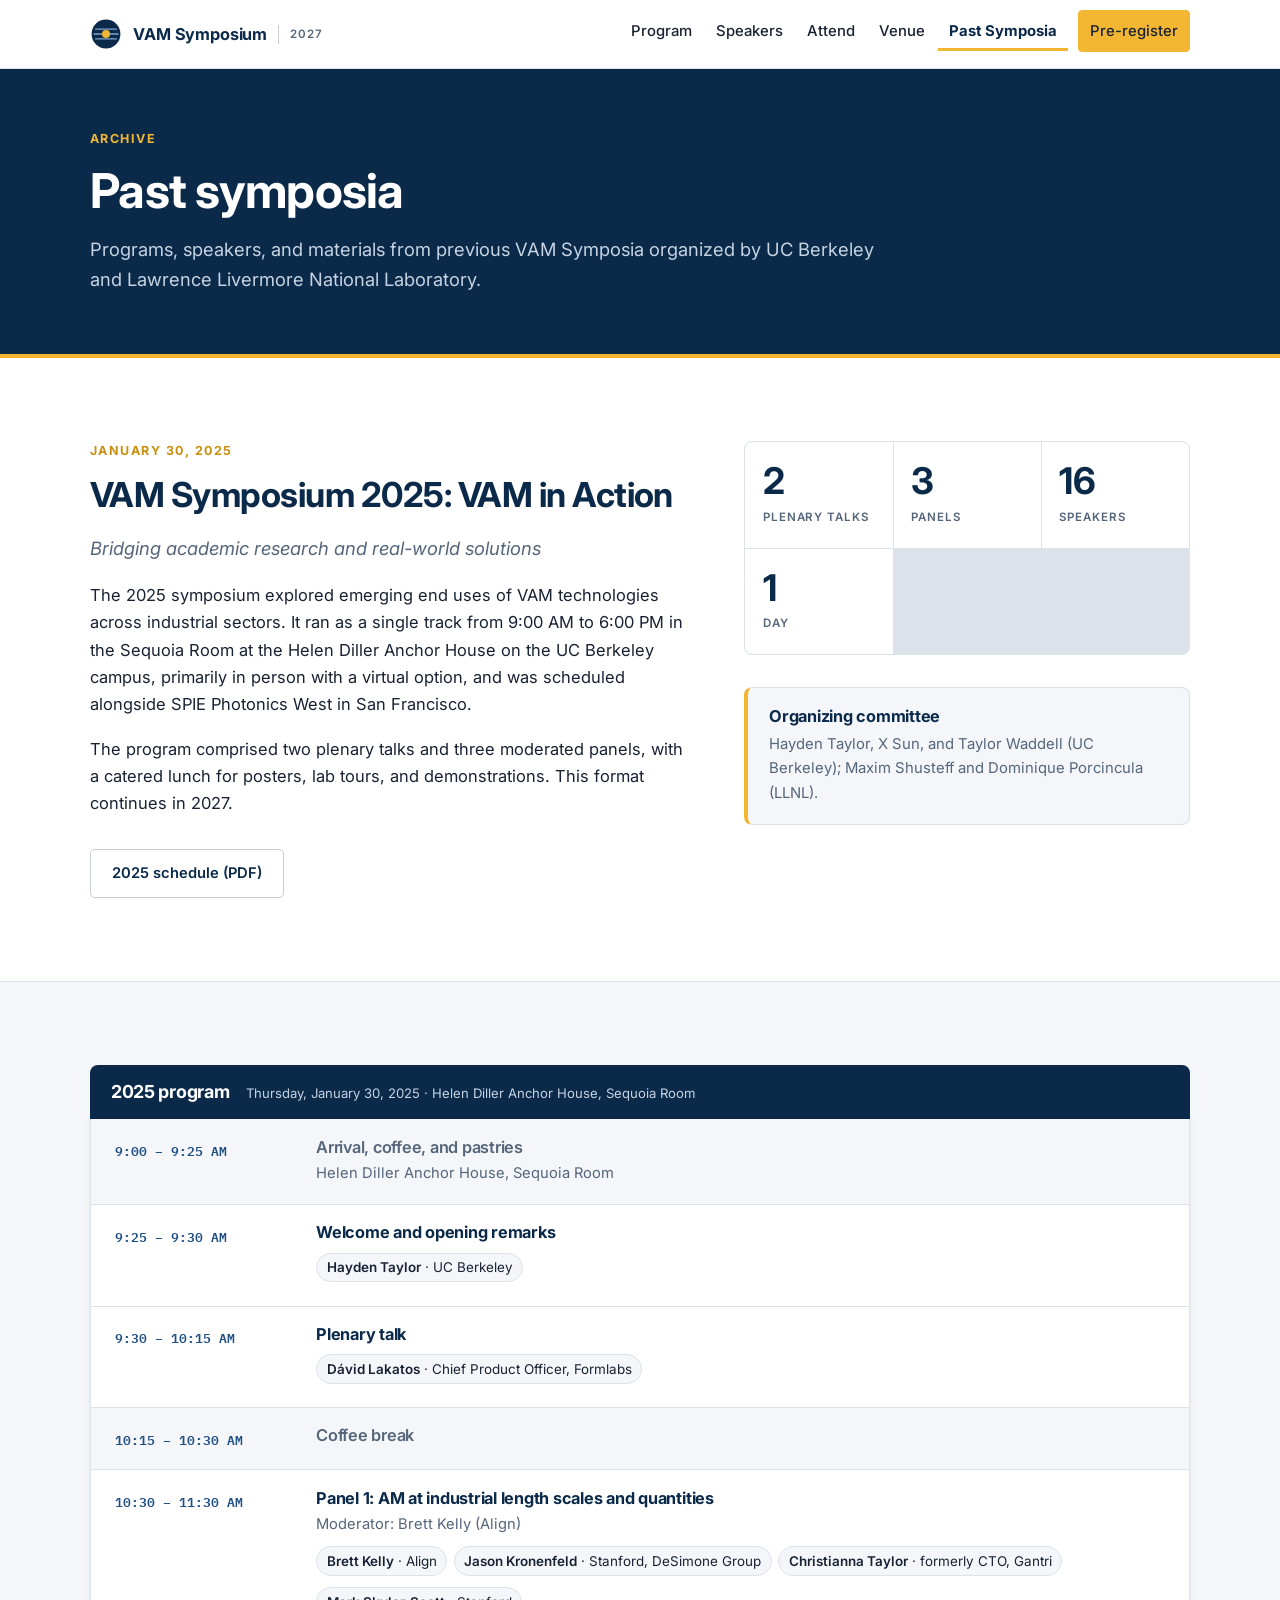
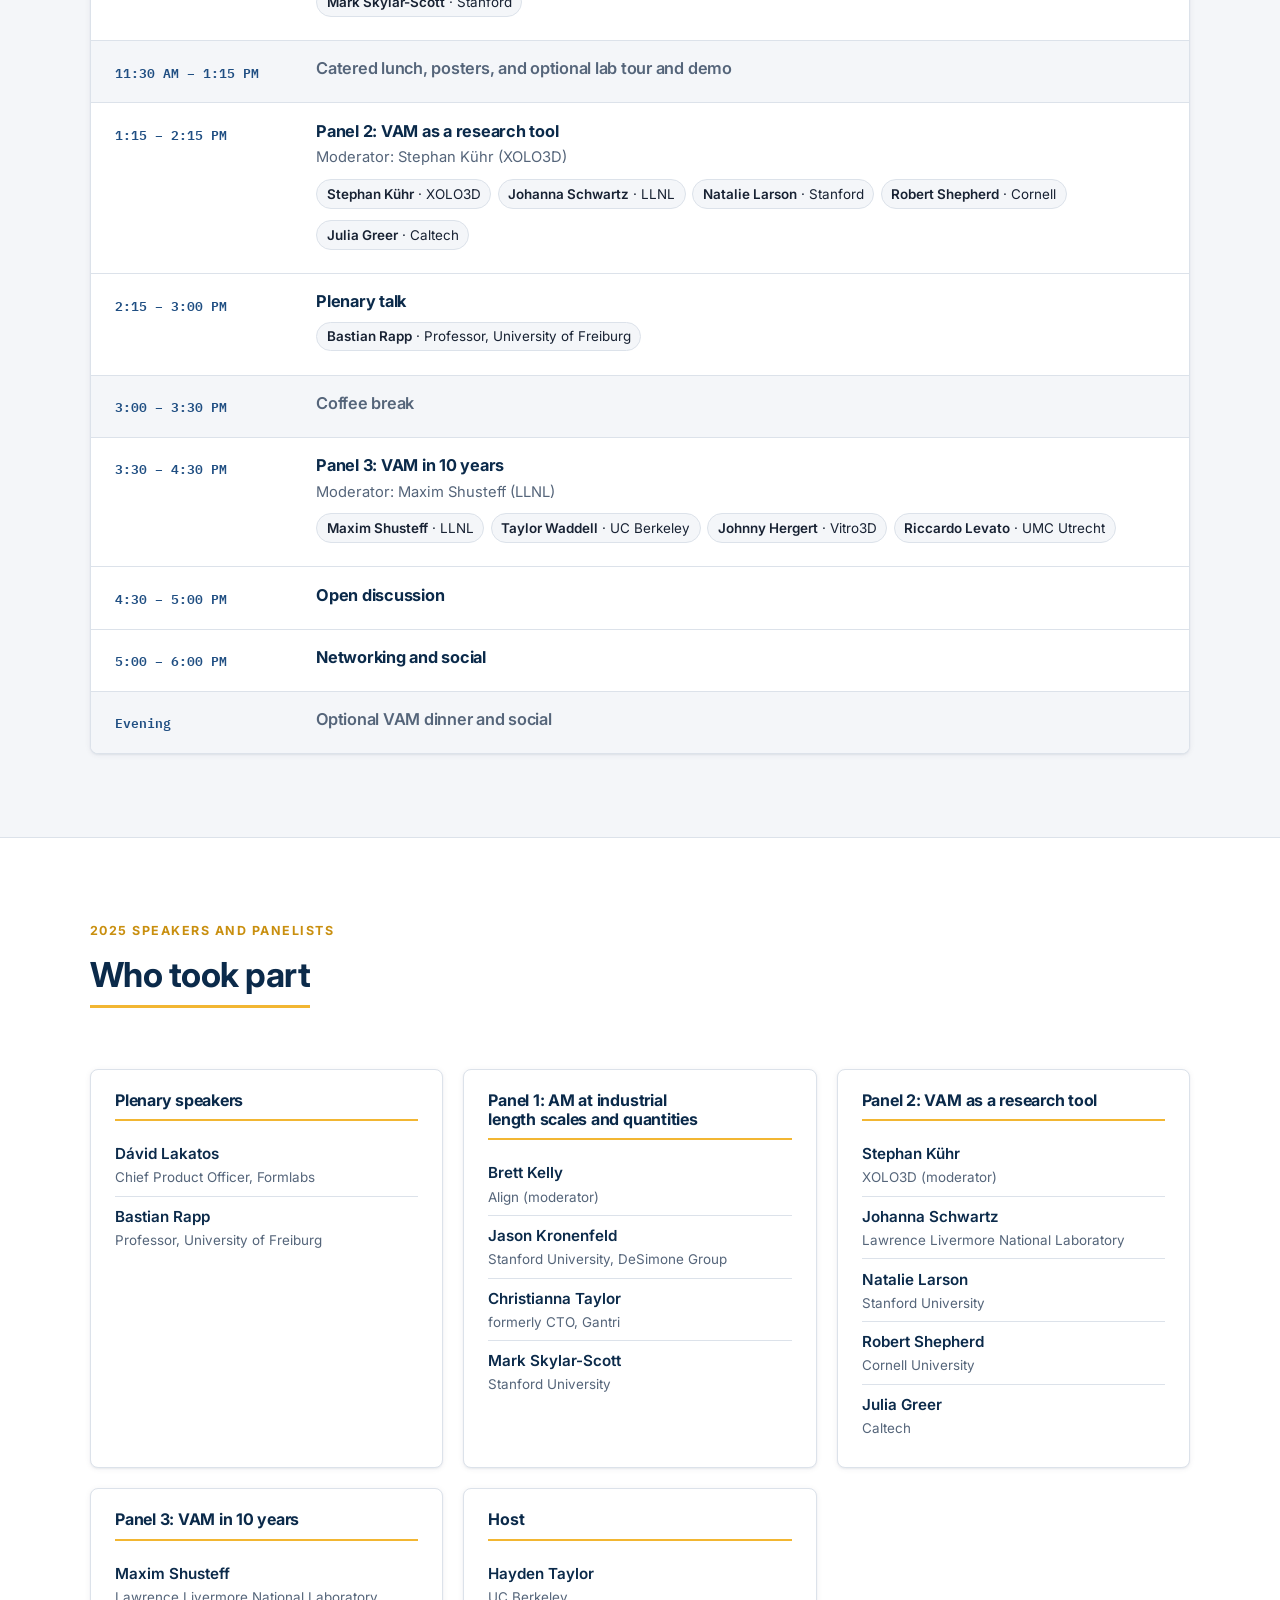
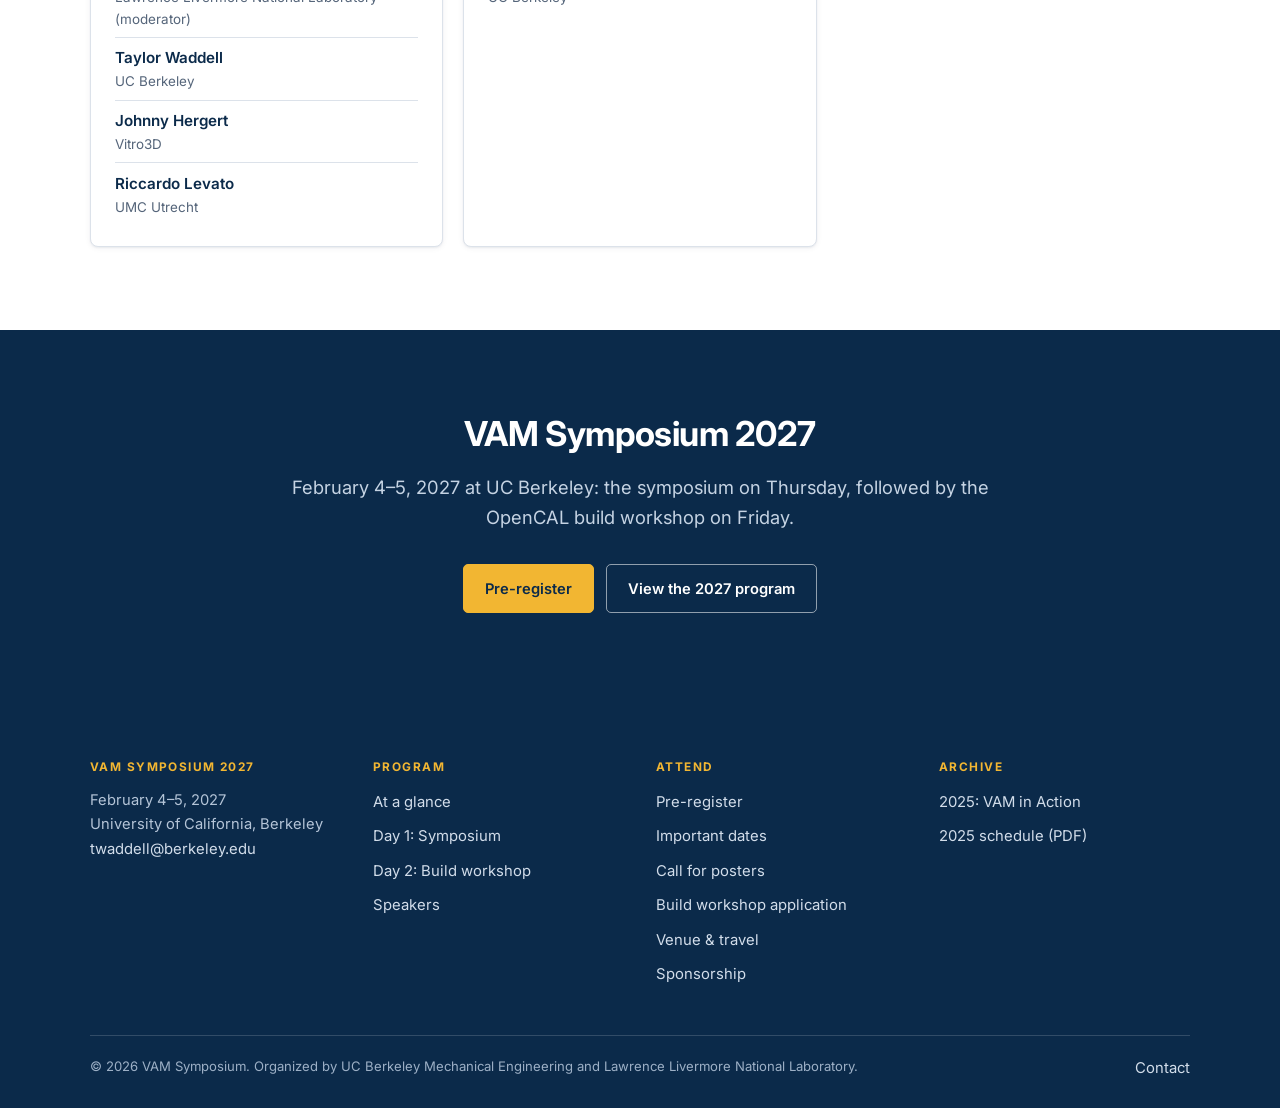
==== archive.html @ ce834103 "Regenerate pages: 2025 roster, venue photos Co-Authored-By: Claude Opus 5 <noreply@anthropic.com>" ====
<!DOCTYPE html>
<html lang="en">
<head>
<meta charset="utf-8">
<meta name="viewport" content="width=device-width, initial-scale=1">
<title>Past Symposia | VAM Symposium</title>
<meta name="description" content="Archive of the VAM Symposium at UC Berkeley, including the full 2025 program and speaker lineup: VAM in Action - bridging academic research and real-world solutions.">
<meta property="og:title" content="Past Symposia | VAM Symposium">
<meta property="og:description" content="Archive of the VAM Symposium at UC Berkeley, including the full 2025 program and speaker lineup: VAM in Action - bridging academic research and real-world solutions.">
<meta property="og:type" content="website">
<link rel="preconnect" href="https://fonts.googleapis.com">
<link rel="preconnect" href="https://fonts.gstatic.com" crossorigin>
<link href="https://fonts.googleapis.com/css2?family=Inter:wght@400;500;600;700&family=IBM+Plex+Mono:wght@500;600&display=swap" rel="stylesheet">
<link rel="stylesheet" href="assets/css/site.css">
<link rel="icon" href="assets/img/favicon.svg" type="image/svg+xml">
</head>
<body>
<a class="skip-link" href="#main">Skip to content</a>

<header class="site-header">
  <div class="wrap nav">
    <a class="brand" href="index.html">
      <svg class="brand__mark" viewBox="0 0 40 40" fill="none" aria-hidden="true">
        <circle cx="20" cy="20" r="18" fill="#0B2A4A"/>
        <path d="M7 14h26M5 20h30M7 26h26" stroke="#8FB3D9" stroke-width="1.6" stroke-linecap="round" opacity=".9"/>
        <circle cx="20" cy="20" r="5" fill="#F2B632"/>
      </svg>
      <span>VAM Symposium</span>
      <span class="brand__sub">2027</span>
    </a>
    <button class="nav__toggle" type="button" aria-controls="nav-links" aria-expanded="false">Menu</button>
    <ul class="nav__links" id="nav-links">
      <li><a href="program.html">Program</a></li>
      <li><a href="program.html#speakers">Speakers</a></li>
      <li><a href="attend.html">Attend</a></li>
      <li><a href="attend.html#venue">Venue</a></li>
      <li><a href="archive.html" aria-current="page">Past Symposia</a></li>
      <li><a class="btn btn--primary btn--sm" href="attend.html#register">Pre-register</a></li>
    </ul>
  </div>
</header>

<main id="main">

<section class="pagehead">
  <div class="wrap">
    <p class="eyebrow">Archive</p>
    <h1>Past symposia</h1>
    <p class="lede">Programs, speakers, and materials from previous VAM Symposia organized by UC Berkeley and Lawrence Livermore National Laboratory.</p>
  </div>
</section>

<section class="section" id="y2025">
  <div class="wrap">
    <div class="split">
      <div>
        <p class="eyebrow">January 30, 2025</p>
        <h2>VAM Symposium 2025: VAM in Action</h2>
        <p class="lede"><em>Bridging academic research and real-world solutions</em></p>
        <p>The 2025 symposium explored emerging end uses of VAM technologies across industrial sectors. It ran as a single track from 9:00 AM to 6:00 PM in the Sequoia Room at the Helen Diller Anchor House on the UC Berkeley campus, primarily in person with a virtual option, and was scheduled alongside SPIE Photonics West in San Francisco.</p>
        <p>The program comprised two plenary talks and three moderated panels, with a catered lunch for posters, lab tours, and demonstrations. This format continues in 2027.</p>
        <div class="btn-row mt-2">
          <a class="btn btn--ghost" href="assets/docs/vam-symposium-2025-schedule.pdf">2025 schedule (PDF)</a>
        </div>
      </div>
      <aside>
        <div class="stats">
          <div class="stat"><div class="stat__num">2</div><div class="stat__label">Plenary talks</div></div>
          <div class="stat"><div class="stat__num">3</div><div class="stat__label">Panels</div></div>
          <div class="stat"><div class="stat__num">16</div><div class="stat__label">Speakers</div></div>
          <div class="stat"><div class="stat__num">1</div><div class="stat__label">Day</div></div>
        </div>
        <div class="callout mt-2">
          <h3>Organizing committee</h3>
          <p>Hayden Taylor, X Sun, and Taylor Waddell (UC Berkeley); Maxim Shusteff and Dominique Porcincula (LLNL).</p>
        </div>
      </aside>
    </div>
  </div>
</section>

<section class="section section--alt" id="program-2025">
  <div class="wrap">
    <div class="daybar">
      <h3>2025 program</h3>
      <span>Thursday, January 30, 2025 &middot; Helen Diller Anchor House, Sequoia Room</span>
    </div>
    <div class="sched">

      <div class="sched__row sched__row--break">
        <div class="sched__time">9:00 &ndash; 9:25 AM</div>
        <div>
          <h4 class="sched__title">Arrival, coffee, and pastries</h4>
          <p class="sched__meta">Helen Diller Anchor House, Sequoia Room</p>
        </div>
      </div>

      <div class="sched__row">
        <div class="sched__time">9:25 &ndash; 9:30 AM</div>
        <div>
          <h4 class="sched__title">Welcome and opening remarks</h4>
          <ul class="sched__people">
            <li><b>Hayden Taylor</b> &middot; UC Berkeley</li>
          </ul>
        </div>
      </div>

      <div class="sched__row">
        <div class="sched__time">9:30 &ndash; 10:15 AM</div>
        <div>
          <h4 class="sched__title">Plenary talk</h4>
          <ul class="sched__people">
            <li><b>D&aacute;vid Lakatos</b> &middot; Chief Product Officer, Formlabs</li>
          </ul>
        </div>
      </div>

      <div class="sched__row sched__row--break">
        <div class="sched__time">10:15 &ndash; 10:30 AM</div>
        <div>
          <h4 class="sched__title">Coffee break</h4>
        </div>
      </div>

      <div class="sched__row">
        <div class="sched__time">10:30 &ndash; 11:30 AM</div>
        <div>
          <h4 class="sched__title">Panel 1: AM at industrial length scales and quantities</h4>
          <p class="sched__meta">Moderator: Brett Kelly (Align)</p>
          <ul class="sched__people">
            <li><b>Brett Kelly</b> &middot; Align</li>
            <li><b>Jason Kronenfeld</b> &middot; Stanford, DeSimone Group</li>
            <li><b>Christianna Taylor</b> &middot; formerly CTO, Gantri</li>
            <li><b>Mark Skylar-Scott</b> &middot; Stanford</li>
          </ul>
        </div>
      </div>

      <div class="sched__row sched__row--break">
        <div class="sched__time">11:30 AM &ndash; 1:15 PM</div>
        <div>
          <h4 class="sched__title">Catered lunch, posters, and optional lab tour and demo</h4>
        </div>
      </div>

      <div class="sched__row">
        <div class="sched__time">1:15 &ndash; 2:15 PM</div>
        <div>
          <h4 class="sched__title">Panel 2: VAM as a research tool</h4>
          <p class="sched__meta">Moderator: Stephan K&uuml;hr (XOLO3D)</p>
          <ul class="sched__people">
            <li><b>Stephan K&uuml;hr</b> &middot; XOLO3D</li>
            <li><b>Johanna Schwartz</b> &middot; LLNL</li>
            <li><b>Natalie Larson</b> &middot; Stanford</li>
            <li><b>Robert Shepherd</b> &middot; Cornell</li>
            <li><b>Julia Greer</b> &middot; Caltech</li>
          </ul>
        </div>
      </div>

      <div class="sched__row">
        <div class="sched__time">2:15 &ndash; 3:00 PM</div>
        <div>
          <h4 class="sched__title">Plenary talk</h4>
          <ul class="sched__people">
            <li><b>Bastian Rapp</b> &middot; Professor, University of Freiburg</li>
          </ul>
        </div>
      </div>

      <div class="sched__row sched__row--break">
        <div class="sched__time">3:00 &ndash; 3:30 PM</div>
        <div>
          <h4 class="sched__title">Coffee break</h4>
        </div>
      </div>

      <div class="sched__row">
        <div class="sched__time">3:30 &ndash; 4:30 PM</div>
        <div>
          <h4 class="sched__title">Panel 3: VAM in 10 years</h4>
          <p class="sched__meta">Moderator: Maxim Shusteff (LLNL)</p>
          <ul class="sched__people">
            <li><b>Maxim Shusteff</b> &middot; LLNL</li>
            <li><b>Taylor Waddell</b> &middot; UC Berkeley</li>
            <li><b>Johnny Hergert</b> &middot; Vitro3D</li>
            <li><b>Riccardo Levato</b> &middot; UMC Utrecht</li>
          </ul>
        </div>
      </div>

      <div class="sched__row">
        <div class="sched__time">4:30 &ndash; 5:00 PM</div>
        <div>
          <h4 class="sched__title">Open discussion</h4>
        </div>
      </div>

      <div class="sched__row">
        <div class="sched__time">5:00 &ndash; 6:00 PM</div>
        <div>
          <h4 class="sched__title">Networking and social</h4>
        </div>
      </div>

      <div class="sched__row sched__row--break">
        <div class="sched__time">Evening</div>
        <div>
          <h4 class="sched__title">Optional VAM dinner and social</h4>
        </div>
      </div>

    </div>
  </div>
</section>

<section class="section" id="speakers-2025">
  <div class="wrap">
    <div class="section-head">
      <p class="eyebrow">2025 speakers and panelists</p>
      <h2>Who took part</h2>
    </div>
    <div class="committee">
      <div class="committee__group">
        <h3>Plenary speakers</h3>
        <ul>
          <li><b>D&aacute;vid Lakatos</b><span>Chief Product Officer, Formlabs</span></li>
          <li><b>Bastian Rapp</b><span>Professor, University of Freiburg</span></li>
        </ul>
      </div>
      <div class="committee__group">
        <h3>Panel 1: AM at industrial length scales and quantities</h3>
        <ul>
          <li><b>Brett Kelly</b><span>Align (moderator)</span></li>
          <li><b>Jason Kronenfeld</b><span>Stanford University, DeSimone Group</span></li>
          <li><b>Christianna Taylor</b><span>formerly CTO, Gantri</span></li>
          <li><b>Mark Skylar-Scott</b><span>Stanford University</span></li>
        </ul>
      </div>
      <div class="committee__group">
        <h3>Panel 2: VAM as a research tool</h3>
        <ul>
          <li><b>Stephan K&uuml;hr</b><span>XOLO3D (moderator)</span></li>
          <li><b>Johanna Schwartz</b><span>Lawrence Livermore National Laboratory</span></li>
          <li><b>Natalie Larson</b><span>Stanford University</span></li>
          <li><b>Robert Shepherd</b><span>Cornell University</span></li>
          <li><b>Julia Greer</b><span>Caltech</span></li>
        </ul>
      </div>
      <div class="committee__group">
        <h3>Panel 3: VAM in 10 years</h3>
        <ul>
          <li><b>Maxim Shusteff</b><span>Lawrence Livermore National Laboratory (moderator)</span></li>
          <li><b>Taylor Waddell</b><span>UC Berkeley</span></li>
          <li><b>Johnny Hergert</b><span>Vitro3D</span></li>
          <li><b>Riccardo Levato</b><span>UMC Utrecht</span></li>
        </ul>
      </div>
      <div class="committee__group">
        <h3>Host</h3>
        <ul>
          <li><b>Hayden Taylor</b><span>UC Berkeley</span></li>
        </ul>
      </div>
    </div>
  </div>
</section>

<section class="section section--deep center">
  <div class="wrap wrap--narrow">
    <h2>VAM Symposium 2027</h2>
    <p class="lede">February 4&ndash;5, 2027 at UC Berkeley: the symposium on Thursday, followed by the OpenCAL build workshop on Friday.</p>
    <div class="btn-row mt-2">
      <a class="btn btn--primary" href="attend.html#register">Pre-register</a>
      <a class="btn btn--ghost" href="program.html">View the 2027 program</a>
    </div>
  </div>
</section>

</main>

<footer class="site-footer">
  <div class="wrap">
    <div class="footer-grid">
      <div>
        <h4>VAM Symposium 2027</h4>
        <p>February 4&ndash;5, 2027<br>University of California, Berkeley<br><a href="mailto:twaddell@berkeley.edu">twaddell@berkeley.edu</a></p>
      </div>
      <div>
        <h4>Program</h4>
        <ul>
          <li><a href="program.html#glance">At a glance</a></li>
          <li><a href="program.html#day1">Day 1: Symposium</a></li>
          <li><a href="program.html#day2">Day 2: Build workshop</a></li>
          <li><a href="program.html#speakers">Speakers</a></li>
        </ul>
      </div>
      <div>
        <h4>Attend</h4>
        <ul>
          <li><a href="attend.html#register">Pre-register</a></li>
          <li><a href="attend.html#dates">Important dates</a></li>
          <li><a href="attend.html#posters">Call for posters</a></li>
          <li><a href="attend.html#workshop">Build workshop application</a></li>
          <li><a href="attend.html#venue">Venue &amp; travel</a></li>
          <li><a href="attend.html#sponsor">Sponsorship</a></li>
        </ul>
      </div>
      <div>
        <h4>Archive</h4>
        <ul>
          <li><a href="archive.html">2025: VAM in Action</a></li>
          <li><a href="assets/docs/vam-symposium-2025-schedule.pdf">2025 schedule (PDF)</a></li>
        </ul>
      </div>
    </div>
    <div class="footer-bottom">
      <span>&copy; 2026 VAM Symposium. Organized by UC Berkeley Mechanical Engineering and Lawrence Livermore National Laboratory.</span>
      <span><a href="mailto:twaddell@berkeley.edu">Contact</a></span>
    </div>
  </div>
</footer>

<script src="assets/js/site.js" defer></script>
</body>
</html>
---- assets/css/site.css ----
/* ==========================================================================
   VAM Symposium - design system (v3, professional conference layout)

   White ground, institutional navy with a restrained gold accent, real
   photography, thin rules and soft depth. Modeled on the conventions of
   established conference sites rather than a marketing landing page.
   ========================================================================== */

:root {
  --navy:       #0B2A4A;
  --navy-2:     #163D68;
  --navy-3:     #1F4E82;
  --gold:       #F2B632;
  --gold-2:     #C98F0F;
  --teal:       #1B8FA8;

  --bg:         #FFFFFF;
  --bg-alt:     #F4F6F9;
  --bg-deep:    var(--navy);
  --surface:    #FFFFFF;
  --line:       #DCE2EA;
  --line-2:     #C4CDD8;

  --text:       #182233;
  --muted:      #55657A;
  --faint:      #7A889A;

  --font: "Inter", -apple-system, BlinkMacSystemFont, "Segoe UI", Roboto, "Helvetica Neue", Arial, sans-serif;
  --font-mono: "IBM Plex Mono", ui-monospace, SFMono-Regular, Menlo, monospace;

  --maxw: 1180px;
  --maxw-narrow: 800px;
  --pad: clamp(1.25rem, 4vw, 2.5rem);
  --section-y: clamp(3rem, 6.5vw, 5.25rem);
  --radius: 8px;
  --radius-sm: 5px;

  --shadow-sm: 0 1px 2px rgba(11, 42, 74, .06), 0 1px 6px rgba(11, 42, 74, .06);
  --shadow-md: 0 4px 14px rgba(11, 42, 74, .10);
}

/* --------------------------------------------------------------- base --- */

*, *::before, *::after { box-sizing: border-box; }
html { -webkit-text-size-adjust: 100%; scroll-behavior: smooth; }
@media (prefers-reduced-motion: reduce) { html { scroll-behavior: auto; } }

body {
  margin: 0; background: var(--bg); color: var(--text);
  font-family: var(--font); font-size: 16.5px; line-height: 1.65;
  -webkit-font-smoothing: antialiased; overflow-x: hidden;
}

h1, h2, h3, h4 { font-weight: 700; line-height: 1.2; letter-spacing: -0.015em; margin: 0 0 .5em; color: var(--navy); text-wrap: balance; }
h1 { font-size: clamp(2rem, 4.6vw, 3rem); }
h2 { font-size: clamp(1.6rem, 3vw, 2.15rem); }
h3 { font-size: clamp(1.08rem, 1.7vw, 1.25rem); }
p  { margin: 0 0 1.05em; }
p:last-child { margin-bottom: 0; }

a { color: var(--navy-3); text-decoration-thickness: 1px; text-underline-offset: 3px; }
a:hover { color: var(--gold-2); }
img { max-width: 100%; height: auto; display: block; }
::selection { background: var(--gold); color: var(--navy); }
:focus-visible { outline: 3px solid var(--gold); outline-offset: 2px; border-radius: 3px; }

.skip-link { position: absolute; left: -9999px; top: 0; z-index: 999; background: var(--navy); color: #fff; padding: .7rem 1.2rem; font-weight: 600; }
.skip-link:focus { left: 0; }

/* ------------------------------------------------------------- layout --- */

.wrap { width: 100%; max-width: var(--maxw); margin-inline: auto; padding-inline: var(--pad); }
.wrap--narrow { max-width: var(--maxw-narrow); }

.section { padding-block: var(--section-y); }
.section--alt  { background: var(--bg-alt); border-top: 1px solid var(--line); border-bottom: 1px solid var(--line); }
.section--deep { background: var(--bg-deep); color: #E6EDF5; }
.section--deep h2, .section--deep h3 { color: #fff; }
.section--deep p, .section--deep .lede { color: #C5D3E3; }
.section--deep a:not(.btn) { color: var(--gold); }
.section--deep a:not(.btn):hover { color: #fff; }
.section--alt + .section--alt { border-top: 0; }

.eyebrow {
  font-family: var(--font); font-size: .78rem; letter-spacing: .12em; text-transform: uppercase;
  color: var(--gold-2); margin: 0 0 .75rem; font-weight: 700;
}
.section--deep .eyebrow { color: var(--gold); }

.lede { font-size: clamp(1.02rem, 1.5vw, 1.15rem); color: var(--muted); max-width: 66ch; }
.section-head { max-width: 70ch; margin-bottom: clamp(1.75rem, 3.5vw, 2.75rem); }
.section-head h2 { padding-bottom: .6rem; border-bottom: 3px solid var(--gold); display: inline-block; }

.grid { display: grid; gap: clamp(1rem, 2vw, 1.5rem); }
.grid--2 { grid-template-columns: repeat(auto-fit, minmax(290px, 1fr)); }
.grid--3 { grid-template-columns: repeat(auto-fit, minmax(262px, 1fr)); }
.grid--4 { grid-template-columns: repeat(auto-fit, minmax(190px, 1fr)); }

/* --------------------------------------------------------------- nav --- */

.site-header { position: sticky; top: 0; z-index: 100; background: #fff; border-bottom: 1px solid var(--line); box-shadow: 0 1px 0 rgba(11,42,74,.03); }
.nav { display: flex; align-items: center; gap: 1.25rem; min-height: 68px; }
.brand { display: flex; align-items: center; gap: .7rem; font-weight: 700; font-size: 1.02rem; letter-spacing: -.01em; color: var(--navy); text-decoration: none; margin-right: auto; white-space: nowrap; }
.brand:hover { color: var(--navy); }
.brand__mark { width: 32px; height: 32px; flex: none; }
.brand__sub { font-size: .72rem; font-weight: 600; letter-spacing: .08em; text-transform: uppercase; color: var(--muted); border-left: 1px solid var(--line-2); padding-left: .7rem; }
@media (max-width: 640px) { .brand__sub { display: none; } }

.nav__links { display: flex; align-items: center; gap: .1rem; list-style: none; margin: 0; padding: 0; }
.nav__links a { display: block; padding: .5rem .7rem; border-radius: 4px; font-size: .93rem; font-weight: 500; color: var(--text); text-decoration: none; }
.nav__links a:hover { color: var(--navy); background: var(--bg-alt); }
.nav__links a[aria-current="page"] { color: var(--navy); font-weight: 700; box-shadow: inset 0 -3px 0 var(--gold); border-radius: 0; }
.nav__links .btn { margin-left: .5rem; }

.nav__toggle { display: none; background: #fff; border: 1px solid var(--line-2); border-radius: 5px; padding: .45rem .8rem; cursor: pointer; color: var(--navy); font-size: .88rem; font-weight: 600; font-family: var(--font); }
@media (max-width: 940px) {
  .nav__toggle { display: block; }
  .nav__links { position: absolute; inset: 68px 0 auto 0; flex-direction: column; align-items: stretch; gap: 0; background: #fff; border-bottom: 1px solid var(--line); padding: .4rem var(--pad) 1rem; box-shadow: var(--shadow-md); }
  .nav__links[hidden] { display: none; }
  .nav__links a { padding: .8rem .2rem; border-radius: 0; }
  .nav__links a[aria-current="page"] { box-shadow: none; border-left: 3px solid var(--gold); padding-left: .6rem; }
  .nav__links li + li { border-top: 1px solid var(--line); }
  .nav__links .btn { margin: .9rem 0 0; justify-content: center; }
}

/* ------------------------------------------------------------ buttons --- */

.btn {
  display: inline-flex; align-items: center; gap: .45rem; padding: .7rem 1.3rem; border-radius: var(--radius-sm);
  font-family: var(--font); font-size: .92rem; font-weight: 600; text-decoration: none; cursor: pointer;
  border: 1px solid var(--navy); background: var(--navy); color: #fff; transition: background .15s ease, color .15s ease, border-color .15s ease;
}
.btn:hover { background: var(--navy-2); border-color: var(--navy-2); color: #fff; }
.btn--primary { background: var(--gold); border-color: var(--gold); color: var(--navy); }
.btn--primary:hover { background: #F7C24F; border-color: #F7C24F; color: var(--navy); }
.btn--ghost { background: transparent; color: var(--navy); border-color: var(--line-2); }
.btn--ghost:hover { background: var(--bg-alt); color: var(--navy); border-color: var(--navy); }
.section--deep .btn--ghost, .hero .btn--ghost { color: #fff; border-color: rgba(255,255,255,.55); }
.section--deep .btn--ghost:hover, .hero .btn--ghost:hover { background: rgba(255,255,255,.12); border-color: #fff; color: #fff; }
.btn--sm { padding: .48rem 1rem; font-size: .85rem; }
.btn-row { display: flex; flex-wrap: wrap; gap: .75rem; }

/* --------------------------------------------------------------- hero --- */

.hero { position: relative; isolation: isolate; color: #fff; background: var(--navy); min-height: clamp(440px, 58vh, 620px); display: flex; align-items: flex-end; overflow: hidden; }
.hero__bg { position: absolute; inset: 0; width: 100%; height: 100%; object-fit: cover; object-position: center 55%; z-index: -2; }
.hero__overlay { position: absolute; inset: 0; z-index: -1;
  background: linear-gradient(180deg, rgba(11,42,74,.35) 0%, rgba(11,42,74,.55) 45%, rgba(11,42,74,.92) 100%); }
.hero__inner { padding-block: clamp(2.5rem, 6vw, 4.5rem) clamp(2rem, 5vw, 3.5rem); max-width: var(--maxw); }
.hero__kicker { font-size: .8rem; letter-spacing: .14em; text-transform: uppercase; font-weight: 700; color: var(--gold); margin: 0 0 .8rem; }
.hero__title { color: #fff; font-size: clamp(2.2rem, 5.6vw, 3.8rem); margin: 0 0 .35em; letter-spacing: -.02em; text-shadow: 0 1px 2px rgba(0,0,0,.25); }
.hero__sub { font-size: clamp(1.05rem, 2vw, 1.35rem); font-weight: 600; color: #fff; margin: 0 0 .6rem; }
.hero__lede { font-size: clamp(1rem, 1.6vw, 1.15rem); color: #D9E3EF; max-width: 58ch; margin: 0 0 1.6rem; }
.hero__meta { display: flex; flex-wrap: wrap; gap: .5rem .75rem; list-style: none; margin: 1.4rem 0 0; padding: 0; }
.hero__meta li { display: inline-flex; align-items: center; gap: .4rem; font-size: .82rem; font-weight: 600; color: #fff; background: rgba(255,255,255,.12); border: 1px solid rgba(255,255,255,.28); border-radius: 999px; padding: .3rem .8rem; }
.hero__meta svg { width: 14px; height: 14px; flex: none; }
.hero__meta .is-live { background: var(--gold); color: var(--navy); border-color: var(--gold); }
.hero__credit { position: absolute; right: .9rem; bottom: .55rem; margin: 0; font-size: .68rem; color: rgba(255,255,255,.62); }

/* ------------------------------------------------------- partner strip -- */

.partners { background: #fff; border-bottom: 1px solid var(--line); padding-block: 1rem; }
.partners__inner { display: flex; flex-wrap: wrap; align-items: center; justify-content: center; gap: .5rem 2.4rem; }
.partners__label { font-size: .72rem; letter-spacing: .12em; text-transform: uppercase; color: var(--faint); font-weight: 700; margin: 0; }
.partners__name { font-weight: 700; font-size: .95rem; color: var(--navy); margin: 0; white-space: nowrap; }
.partners__name small { display: block; font-weight: 400; font-size: .78rem; color: var(--muted); }

/* ------------------------------------------------------ important dates -- */

.dates { display: grid; grid-template-columns: repeat(auto-fit, minmax(200px, 1fr)); gap: 1rem; }
.date { background: var(--surface); border: 1px solid var(--line); border-top: 4px solid var(--navy); border-radius: var(--radius); padding: 1.1rem 1.2rem; box-shadow: var(--shadow-sm); }
.date--coral { border-top-color: var(--gold); }
.date--cyan, .date--dusty, .date--plum { border-top-color: var(--navy-3); }
.date__when { font-weight: 700; font-size: .98rem; color: var(--navy); margin: 0 0 .25rem; }
.date__what { font-size: .92rem; color: var(--muted); margin: 0; }

/* --------------------------------------------------------------- stats -- */

.stats { display: grid; grid-template-columns: repeat(auto-fit, minmax(130px, 1fr)); gap: 1px; background: var(--line); border: 1px solid var(--line); border-radius: var(--radius); overflow: hidden; }
.stat { background: var(--surface); padding: 1.3rem 1.1rem; }
.stat__num { font-size: clamp(1.7rem, 3.4vw, 2.3rem); font-weight: 700; line-height: 1; color: var(--navy); letter-spacing: -.02em; }
.stat__label { font-size: .72rem; letter-spacing: .08em; text-transform: uppercase; color: var(--muted); margin-top: .5rem; font-weight: 600; }

/* --------------------------------------------------------------- cards -- */

.card { background: var(--surface); border: 1px solid var(--line); border-radius: var(--radius); padding: clamp(1.2rem, 2.2vw, 1.6rem); box-shadow: var(--shadow-sm); display: flex; flex-direction: column; }
.card--link { text-decoration: none; color: inherit; transition: box-shadow .15s ease, border-color .15s ease, transform .15s ease; }
.card--link:hover { box-shadow: var(--shadow-md); border-color: var(--line-2); color: inherit; transform: translateY(-2px); }
@media (prefers-reduced-motion: reduce) { .card--link:hover { transform: none; } }
.card h3 { margin-bottom: .45rem; }
.card p { color: var(--muted); font-size: .95rem; }
.card__num { display: inline-block; font-size: .72rem; letter-spacing: .1em; text-transform: uppercase; font-weight: 700; color: var(--gold-2); margin-bottom: .7rem; }
.card__more { margin-top: auto; padding-top: 1rem; font-size: .9rem; font-weight: 600; color: var(--navy-3); display: inline-flex; align-items: center; gap: .3rem; }
.card--muted { background: var(--bg-alt); box-shadow: none; }
.card--c1, .card--c2, .card--c3, .card--c4 { border-top: 4px solid var(--navy); }
.card--c1 { border-top-color: var(--gold); }
.card--c2 { border-top-color: var(--teal); }
.card--c3 { border-top-color: var(--navy-3); }
.card--c4 { border-top-color: var(--navy); }
.card__img { max-width: none; width: calc(100% + 2 * clamp(1.2rem, 2.2vw, 1.6rem)); margin: calc(-1 * clamp(1.2rem, 2.2vw, 1.6rem)) calc(-1 * clamp(1.2rem, 2.2vw, 1.6rem)) 1.1rem; aspect-ratio: 16 / 9; object-fit: cover; border-radius: var(--radius) var(--radius) 0 0; border-bottom: 1px solid var(--line); }

.tag-list { display: flex; flex-wrap: wrap; gap: .35rem; margin-top: 1rem; }
.tag { font-size: .72rem; font-weight: 600; padding: .22rem .6rem; border-radius: 999px; background: var(--bg-alt); border: 1px solid var(--line); color: var(--muted); }

/* ------------------------------------------------------------- gallery -- */

.gallery { display: grid; grid-template-columns: repeat(auto-fit, minmax(240px, 1fr)); gap: 1rem; }
.gallery figure { margin: 0; background: var(--surface); border: 1px solid var(--line); border-radius: var(--radius); overflow: hidden; box-shadow: var(--shadow-sm); }
.gallery img { width: 100%; aspect-ratio: 4 / 3; object-fit: cover; }
.gallery figcaption { padding: .75rem .9rem .85rem; font-size: .84rem; color: var(--muted); line-height: 1.45; }
.gallery figcaption b { display: block; color: var(--text); font-weight: 600; margin-bottom: .15rem; }
.gallery figcaption small { display: block; margin-top: .35rem; font-size: .74rem; color: var(--faint); }

/* ------------------------------------------------------------ schedule -- */

.daybar { display: flex; flex-wrap: wrap; align-items: baseline; gap: .3rem 1rem; padding: .95rem 1.3rem; background: var(--navy); border-radius: var(--radius) var(--radius) 0 0; }
.daybar h3 { margin: 0; color: #fff; font-size: 1.12rem; }
.daybar span { font-size: .82rem; color: #C5D3E3; }
.sched { border: 1px solid var(--line); border-top: 0; border-radius: 0 0 var(--radius) var(--radius); background: var(--surface); box-shadow: var(--shadow-sm); overflow: hidden; }
.sched__row { display: grid; grid-template-columns: 165px 1fr; gap: 0 clamp(1rem, 3vw, 2.25rem); padding: 1.15rem clamp(1rem, 2.2vw, 1.5rem); border-bottom: 1px solid var(--line); align-items: start; }
.sched__row:last-child { border-bottom: 0; }
.sched__row--break { background: var(--bg-alt); }
.sched__row--break .sched__title { color: var(--muted); font-weight: 600; }
.sched__time { font-family: var(--font-mono); font-size: .8rem; font-weight: 600; color: var(--navy-3); padding-top: .2rem; white-space: nowrap; }
.sched__title { font-size: 1.02rem; font-weight: 700; margin: 0 0 .25rem; color: var(--navy); }
.sched__meta { font-size: .92rem; color: var(--muted); margin: 0; }
.sched__people { margin: .6rem 0 0; padding: 0; list-style: none; display: flex; flex-wrap: wrap; gap: .4rem; }
.sched__people li { font-size: .84rem; color: var(--text); background: var(--bg-alt); border: 1px solid var(--line); padding: .18rem .6rem; border-radius: 999px; }
.sched__people li b { font-weight: 600; }
@media (max-width: 640px) { .sched__row { grid-template-columns: 1fr; gap: .4rem; } .sched__time { padding-top: 0; } }

.glance { border: 1px solid var(--line); border-radius: var(--radius); overflow-x: auto; overflow-y: hidden; -webkit-overflow-scrolling: touch; box-shadow: var(--shadow-sm); background: var(--surface); }
.glance table { width: 100%; min-width: 640px; border-collapse: collapse; font-size: .93rem; }
.glance th, .glance td { text-align: left; padding: .75rem 1rem; vertical-align: top; border-bottom: 1px solid var(--line); }
.glance tr:last-child td { border-bottom: 0; }
.glance th { background: var(--navy); color: #fff; font-size: .74rem; letter-spacing: .08em; text-transform: uppercase; font-weight: 700; border-bottom: 0; }
.glance td:first-child { font-family: var(--font-mono); font-size: .8rem; font-weight: 600; color: var(--navy-3); white-space: nowrap; width: 8.5rem; }
.glance tr.is-break td { background: var(--bg-alt); color: var(--muted); }

/* ------------------------------------------------------------ speakers -- */

.person__photo { aspect-ratio: 1; border-radius: var(--radius); background: var(--navy-2); display: grid; place-items: center; margin-bottom: .8rem; font-size: 1.6rem; font-weight: 700; color: #fff; }
.grid > *:nth-child(4n+2) .person__photo { background: var(--navy-3); }
.grid > *:nth-child(4n+3) .person__photo { background: var(--teal); }
.grid > *:nth-child(4n+4) .person__photo { background: var(--navy); }
.person__name { font-weight: 700; font-size: 1rem; margin: 0; color: var(--navy); }
.person__role { font-size: .86rem; color: var(--muted); margin: .1rem 0 0; }

.speakers__group { font-size: .8rem; letter-spacing: .1em; text-transform: uppercase; color: var(--muted); margin: 0 0 1rem; padding-bottom: .5rem; border-bottom: 1px solid var(--line-2); font-weight: 700; }
.speakers { display: grid; grid-template-columns: repeat(auto-fill, minmax(260px, 1fr)); gap: 1.1rem; }
.speakers--plenary { grid-template-columns: repeat(auto-fill, minmax(330px, 1fr)); }
.speakers--teaser { grid-template-columns: repeat(auto-fit, minmax(200px, 1fr)); }
.speaker { display: flex; flex-direction: column; background: var(--surface); border: 1px solid var(--line); border-radius: var(--radius); box-shadow: var(--shadow-sm); overflow: hidden; text-decoration: none; color: inherit; }
.speaker--plenary { flex-direction: row; }
.speaker--plenary .speaker__photo { width: 40%; max-width: 210px; height: auto; aspect-ratio: 1; align-self: stretch; }
.speaker__photo { display: block; width: 100%; aspect-ratio: 1; object-fit: cover; object-position: center 20%; border-bottom: 1px solid var(--line); }
.speaker--plenary .speaker__photo { border-bottom: 0; border-right: 1px solid var(--line); }
@media (max-width: 560px) { .speaker--plenary { flex-direction: column; } .speaker--plenary .speaker__photo { width: 100%; max-width: none; border-right: 0; border-bottom: 1px solid var(--line); } }
.speaker__body { padding: 1rem 1.1rem 1.1rem; display: flex; flex-direction: column; gap: .15rem; }
.speaker__role { display: inline-block; align-self: flex-start; font-size: .7rem; letter-spacing: .08em; text-transform: uppercase; font-weight: 700; color: var(--gold-2); margin: 0 0 .35rem; }
.speaker--moderator .speaker__role { color: var(--teal); }
.speaker--panelist .speaker__role { color: var(--navy-3); }
.speaker__name { font-size: 1.05rem; margin: 0; }
.speaker__affil { font-size: .85rem; color: var(--muted); margin: 0 0 .45rem; line-height: 1.45; }
.speaker__bio summary { cursor: pointer; list-style: none; font-size: .84rem; font-weight: 600; color: var(--navy-3); display: inline-flex; align-items: center; gap: .3rem; }
.speaker__bio summary::-webkit-details-marker { display: none; }
.speaker__bio summary::after { content: "+"; font-family: var(--font-mono); }
.speaker__bio[open] summary::after { content: "\2212"; }
.speaker__bio p { font-size: .9rem; color: var(--text); margin: .55rem 0 0; line-height: 1.6; }
.speaker--mini { transition: box-shadow .15s ease, transform .15s ease; }
.speaker--mini:hover { box-shadow: var(--shadow-md); transform: translateY(-2px); }
@media (prefers-reduced-motion: reduce) { .speaker--mini:hover { transform: none; } }

/* ----------------------------------------------------------- callouts --- */

.callout { border: 1px solid var(--line); border-left: 4px solid var(--gold); background: var(--bg-alt); border-radius: var(--radius); padding: 1.15rem 1.3rem; }
.callout h3 { font-size: 1.02rem; margin-bottom: .35rem; }
.callout p { font-size: .93rem; color: var(--muted); }
.notice { display: flex; gap: .8rem; align-items: flex-start; background: #FFF7E0; border: 1px solid #F1DFA6; border-radius: var(--radius); padding: .95rem 1.15rem; font-size: .93rem; color: var(--text); }
.notice svg { width: 19px; height: 19px; flex: none; margin-top: .15rem; color: var(--gold-2); }
.notice--warn { background: #FDECEA; border-color: #F3C5C0; }
.notice--warn svg { color: #B3261E; }

.prose { max-width: 68ch; }
ul, ol { padding-left: 1.3rem; }
li { margin-bottom: .35em; }
li::marker { color: var(--gold-2); }

.faq { border-top: 1px solid var(--line-2); }
.faq details { border-bottom: 1px solid var(--line); }
.faq summary { cursor: pointer; list-style: none; padding: 1.05rem 2.2rem 1.05rem 0; font-weight: 600; font-size: 1rem; position: relative; color: var(--navy); }
.faq summary::-webkit-details-marker { display: none; }
.faq summary::after { content: "+"; position: absolute; right: .2rem; top: 50%; transform: translateY(-50%); font-family: var(--font-mono); font-size: 1.2rem; color: var(--gold-2); }
.faq details[open] summary::after { content: "\2212"; }
.faq details > *:not(summary) { padding-bottom: 1.2rem; color: var(--muted); font-size: .95rem; max-width: 68ch; }

/* ----------------------------------------------------------- committee -- */

.committee { display: grid; grid-template-columns: repeat(auto-fit, minmax(280px, 1fr)); gap: 1.25rem; }
.committee__group { background: var(--surface); border: 1px solid var(--line); border-radius: var(--radius); padding: 1.3rem 1.5rem; box-shadow: var(--shadow-sm); }
.committee__group h3 { font-size: 1rem; margin-bottom: .8rem; padding-bottom: .6rem; border-bottom: 2px solid var(--gold); }
.committee__group ul { list-style: none; margin: 0; padding: 0; }
.committee__group li { padding: .45rem 0; border-bottom: 1px solid var(--line); font-size: .95rem; margin: 0; }
.committee__group li:last-child { border-bottom: 0; }
.committee__group li b { font-weight: 600; color: var(--navy); }
.committee__group li span { display: block; font-size: .84rem; color: var(--muted); }

/* -------------------------------------------------------------- fees ---- */

.fees { border: 1px solid var(--line); border-radius: var(--radius); overflow: hidden; box-shadow: var(--shadow-sm); background: var(--surface); }
.fees table { width: 100%; border-collapse: collapse; font-size: .93rem; }
.fees th, .fees td { text-align: left; padding: .8rem 1rem; border-bottom: 1px solid var(--line); }
.fees tr:last-child td { border-bottom: 0; }
.fees th { background: var(--navy); color: #fff; font-size: .74rem; letter-spacing: .08em; text-transform: uppercase; border-bottom: 0; }
.fees td:last-child { font-weight: 600; white-space: nowrap; }
.fees .is-free { color: #147A4B; }

/* ---------------------------------------------------------- sponsors ---- */

.sponsor-tiers { display: grid; grid-template-columns: repeat(auto-fit, minmax(220px, 1fr)); gap: 1rem; }
.tier { background: rgba(255,255,255,.06); border: 1px solid rgba(255,255,255,.2); border-radius: var(--radius); padding: 1.2rem 1.3rem; }
.tier h3 { font-size: 1rem; color: var(--gold) !important; margin-bottom: .3rem; }
.tier p { font-size: .9rem; }

/* ------------------------------------------------------ reading / topics */

.reading { display: grid; grid-template-columns: repeat(auto-fit, minmax(300px, 1fr)); gap: 1.1rem; }
.reading__group { background: var(--surface); border: 1px solid var(--line); border-radius: var(--radius); padding: 1.2rem 1.3rem; box-shadow: var(--shadow-sm); }
.reading__group h3 { font-size: .98rem; margin-bottom: .7rem; padding-bottom: .55rem; border-bottom: 2px solid var(--gold); }
.reading__num { display: inline-grid; place-items: center; width: 1.55rem; height: 1.55rem; margin-right: .35rem; font-family: var(--font-mono); font-size: .68rem; font-weight: 700; background: var(--navy); color: #fff; border-radius: 50%; vertical-align: middle; }
.reading__list { list-style: none; margin: 0; padding: 0; }
.reading__list li { padding: .5rem 0; border-bottom: 1px solid var(--line); font-size: .89rem; line-height: 1.45; margin: 0; }
.reading__list li:last-child { border-bottom: 0; }
.reading__list a { font-weight: 500; }
.reading__list span { display: block; font-size: .77rem; color: var(--muted); margin-top: .12rem; }
.badge-year { display: inline-block; font-style: normal; font-size: .62rem; letter-spacing: .08em; font-weight: 700; color: var(--navy); background: var(--gold); border-radius: 3px; padding: .05rem .4rem; margin-left: .35rem; vertical-align: middle; }
.topic-list { padding-left: 1.3rem; margin: 0 0 1.3em; columns: 2; column-gap: 2rem; }
.topic-list li { margin-bottom: .3em; break-inside: avoid; font-size: .94rem; }
@media (max-width: 560px) { .topic-list { columns: 1; } }

/* ------------------------------------------------------------- footer --- */

.site-footer { background: var(--navy); color: #E6EDF5; padding-block: clamp(2.75rem, 5.5vw, 4rem) 1.75rem; }
.footer-grid { display: grid; grid-template-columns: repeat(auto-fit, minmax(190px, 1fr)); gap: 2rem; }
.site-footer h4 { font-size: .74rem; letter-spacing: .12em; text-transform: uppercase; color: var(--gold); margin: 0 0 .85rem; font-weight: 700; }
.site-footer ul { list-style: none; margin: 0; padding: 0; }
.site-footer li { margin-bottom: .45rem; }
.site-footer a { color: #D2DDEA; text-decoration: none; font-size: .93rem; }
.site-footer a:hover { color: #fff; text-decoration: underline; }
.site-footer p { color: #B4C4D7; font-size: .92rem; }
.footer-bottom { margin-top: 2.5rem; padding-top: 1.25rem; border-top: 1px solid rgba(255,255,255,.16); display: flex; flex-wrap: wrap; gap: .5rem 1.5rem; justify-content: space-between; font-size: .82rem; color: #9DB0C6; }

/* -------------------------------------------------------------- misc ---- */

.pagehead { background: var(--navy); color: #fff; padding-block: clamp(2.25rem, 5.5vw, 3.75rem); border-bottom: 4px solid var(--gold); }
.pagehead .eyebrow { color: var(--gold); }
.pagehead h1 { color: #fff; margin-bottom: .3em; }
.pagehead .lede { color: #C5D3E3; }

.table-scroll { overflow-x: auto; -webkit-overflow-scrolling: touch; }
.split { display: grid; grid-template-columns: minmax(0,1.15fr) minmax(0,.85fr); gap: clamp(1.5rem, 4vw, 3.25rem); align-items: start; }
@media (max-width: 880px) { .split { grid-template-columns: 1fr; } }

.reveal { opacity: 0; transform: translateY(10px); transition: opacity .45s ease, transform .45s ease; }
.reveal.is-visible { opacity: 1; transform: none; }
@media (prefers-reduced-motion: reduce) { .reveal { opacity: 1; transform: none; transition: none; } }

.mt-1 { margin-top: 1rem; } .mt-2 { margin-top: 2rem; } .mt-3 { margin-top: 3rem; }
.center { text-align: center; }
.center .lede, .center .btn-row { margin-inline: auto; justify-content: center; }
.center .section-head h2, .center h2 { display: inline-block; }
.small { font-size: .88rem; color: var(--muted); }

/* --------------------------------------------------------------- forms -- */

.form .field { margin-bottom: 1.05rem; border: 0; padding: 0; }
.form label, .form legend { display: block; font-size: .86rem; font-weight: 600; margin-bottom: .4rem; color: var(--text); padding: 0; }
.form .hint { display: block; font-weight: 400; font-size: .8rem; color: var(--muted); margin-top: .15rem; }
.form input[type="text"], .form input[type="email"], .form textarea { width: 100%; padding: .62rem .8rem; font: inherit; font-size: .94rem; color: var(--text); background: #fff; border: 1px solid var(--line-2); border-radius: var(--radius-sm); resize: vertical; }
.form input:focus, .form textarea:focus { outline: 2px solid var(--gold); outline-offset: 0; border-color: var(--gold); }
.form .check { display: flex; align-items: flex-start; gap: .55rem; font-weight: 400; font-size: .92rem; color: var(--text); margin-bottom: .45rem; cursor: pointer; }
.form .check input { margin-top: .32rem; accent-color: var(--navy); flex: none; }
.form__status { margin: .9rem 0 0; font-size: .88rem; color: var(--muted); min-height: 1.2em; font-weight: 500; }
.form__status--ok { color: #147A4B; }
.form__status--err { color: #B3261E; }

/* ------------------------------------------------------------- photos --- */
.photo-wide, .photo-card { margin: 0 0 1.5rem; border: 1px solid var(--line); border-radius: var(--radius); overflow: hidden; background: var(--surface); box-shadow: var(--shadow-sm); }
.photo-wide img { width: 100%; aspect-ratio: 2.4 / 1; object-fit: cover; }
.photo-card img { width: 100%; aspect-ratio: 4 / 3; object-fit: cover; }
.photo-wide figcaption, .photo-card figcaption { padding: .5rem .85rem; font-size: .76rem; color: var(--faint); }
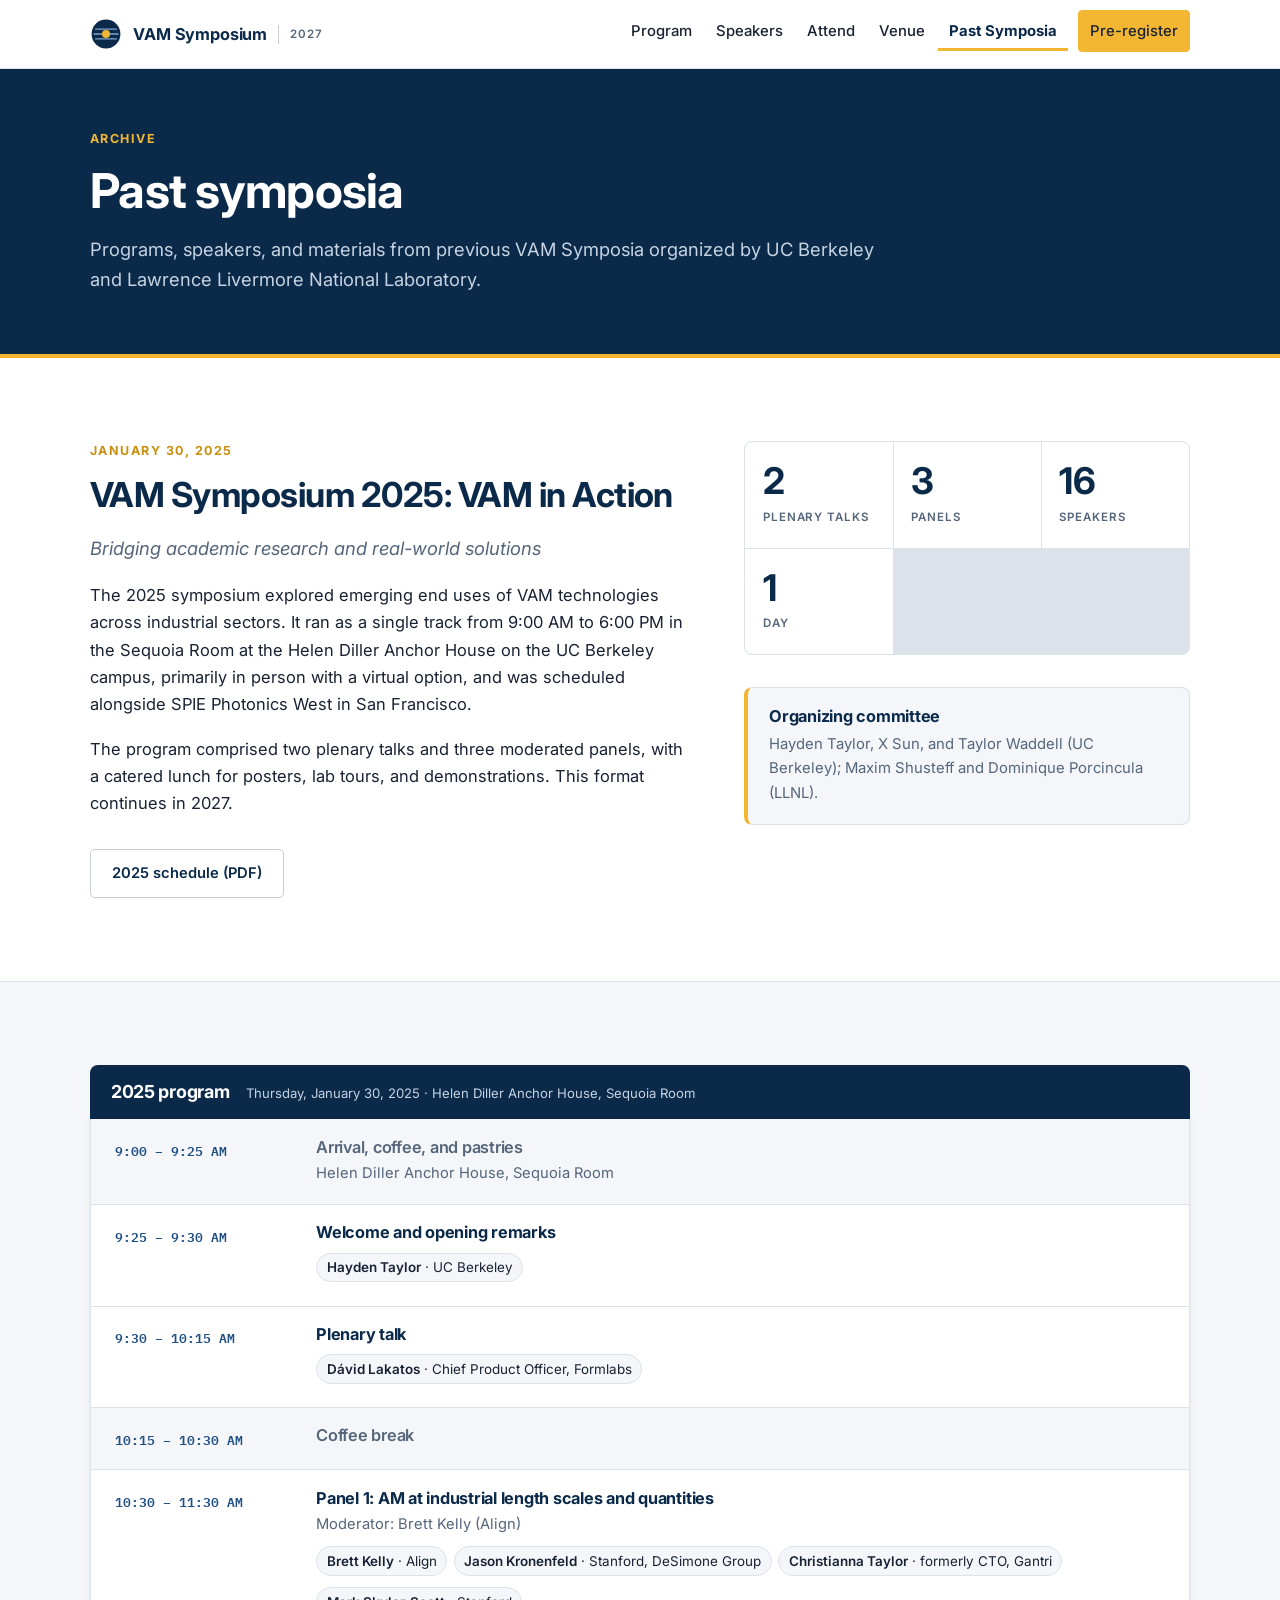
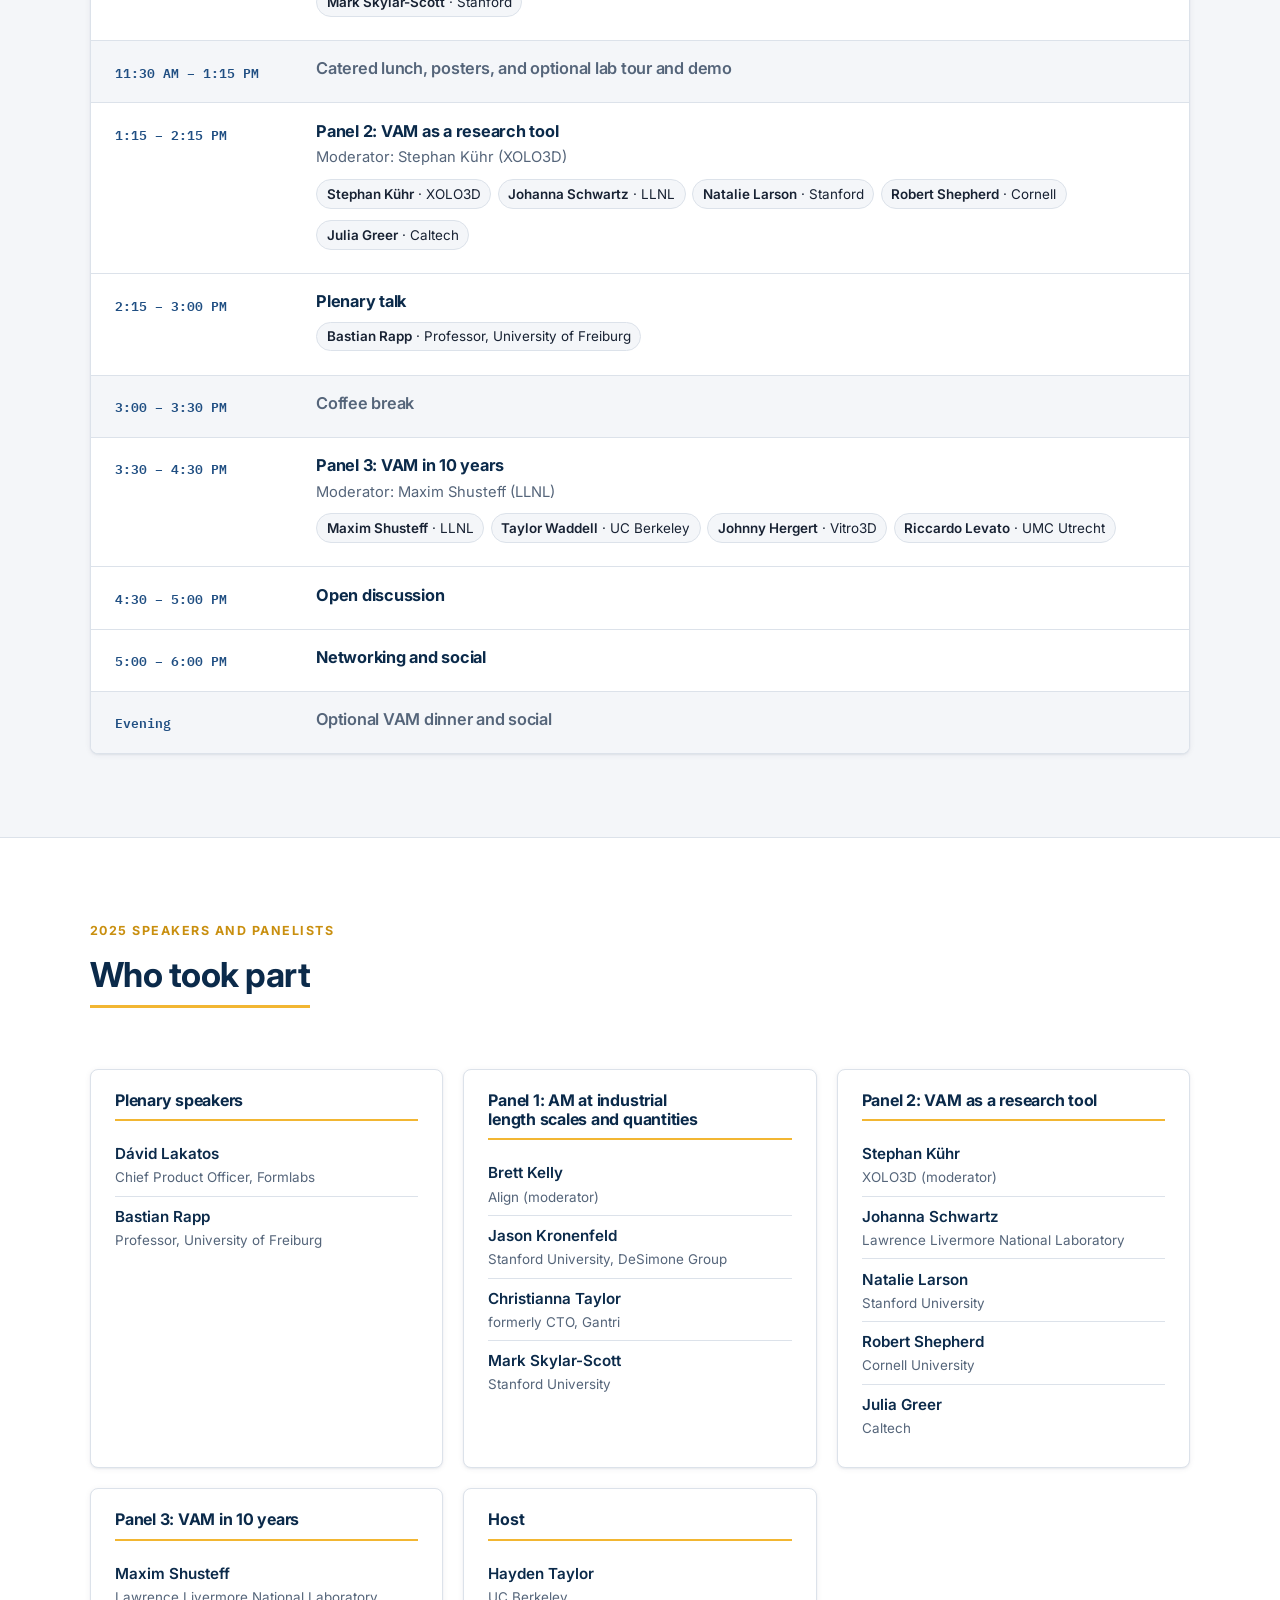
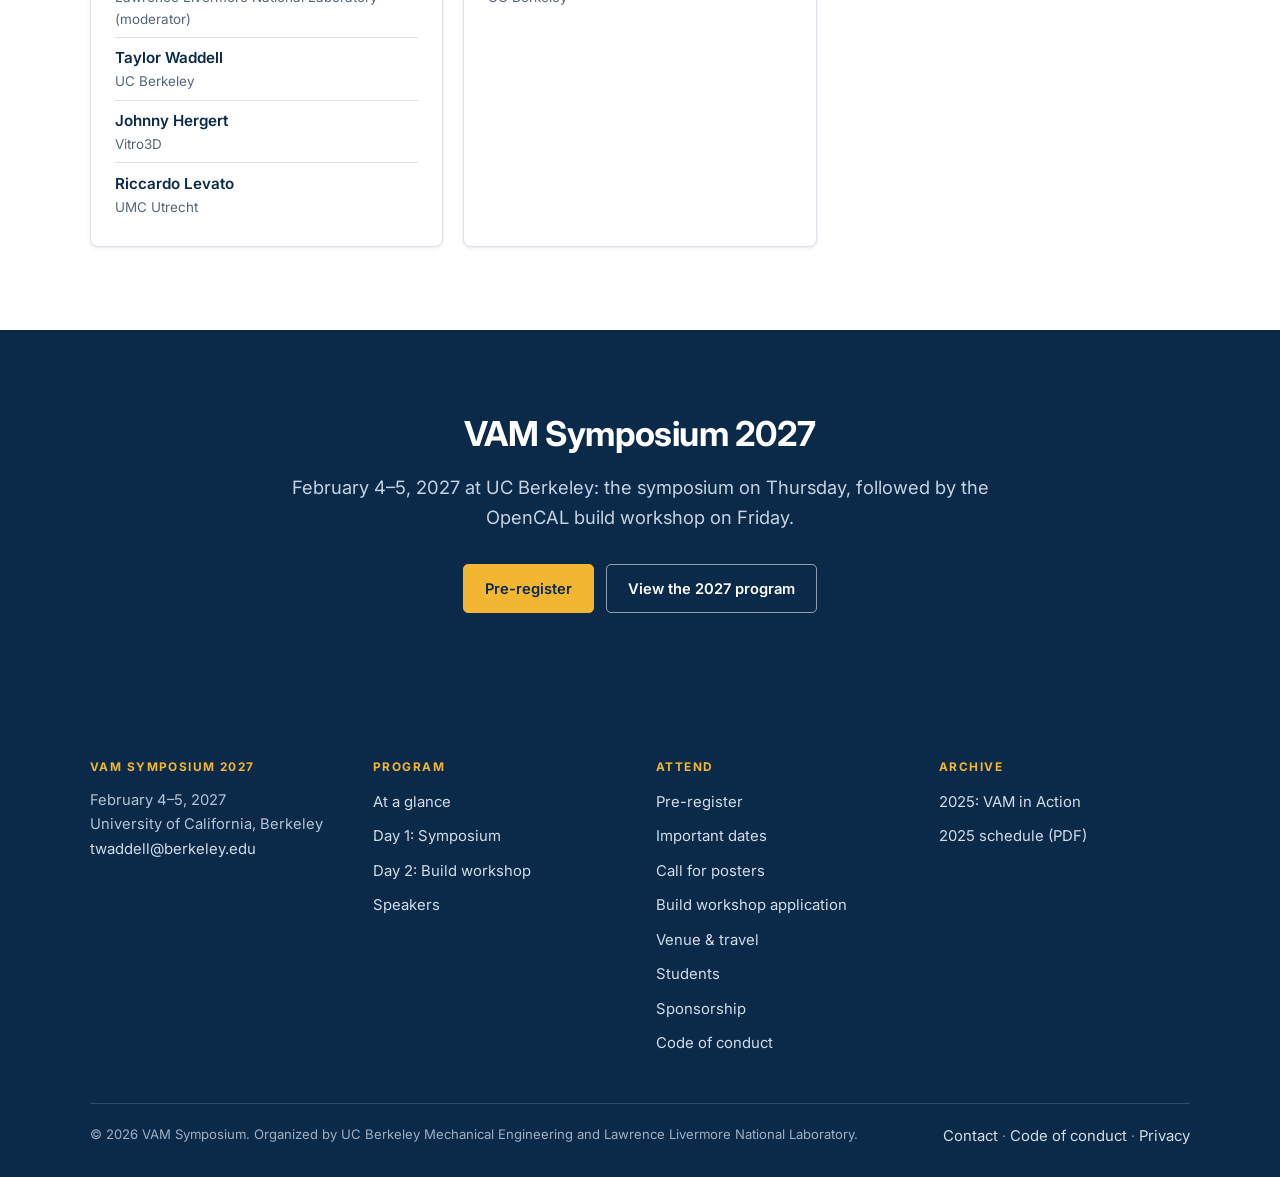
==== commit fabff96f: "Add code of conduct, practical information, student participation, workshop safety Benchmarked again" ====
--- a/archive.html
+++ b/archive.html
@@ -303,7 +303,9 @@
           <li><a href="attend.html#posters">Call for posters</a></li>
           <li><a href="attend.html#workshop">Build workshop application</a></li>
           <li><a href="attend.html#venue">Venue &amp; travel</a></li>
+          <li><a href="attend.html#students">Students</a></li>
           <li><a href="attend.html#sponsor">Sponsorship</a></li>
+          <li><a href="attend.html#conduct">Code of conduct</a></li>
         </ul>
       </div>
       <div>
@@ -316,7 +318,7 @@
     </div>
     <div class="footer-bottom">
       <span>&copy; 2026 VAM Symposium. Organized by UC Berkeley Mechanical Engineering and Lawrence Livermore National Laboratory.</span>
-      <span><a href="mailto:twaddell@berkeley.edu">Contact</a></span>
+      <span><a href="mailto:twaddell@berkeley.edu">Contact</a> &middot; <a href="attend.html#conduct">Code of conduct</a> &middot; <a href="https://security.berkeley.edu/policy/privacy-statement-uc-berkeley-websites" rel="noopener">Privacy</a></span>
     </div>
   </div>
 </footer>
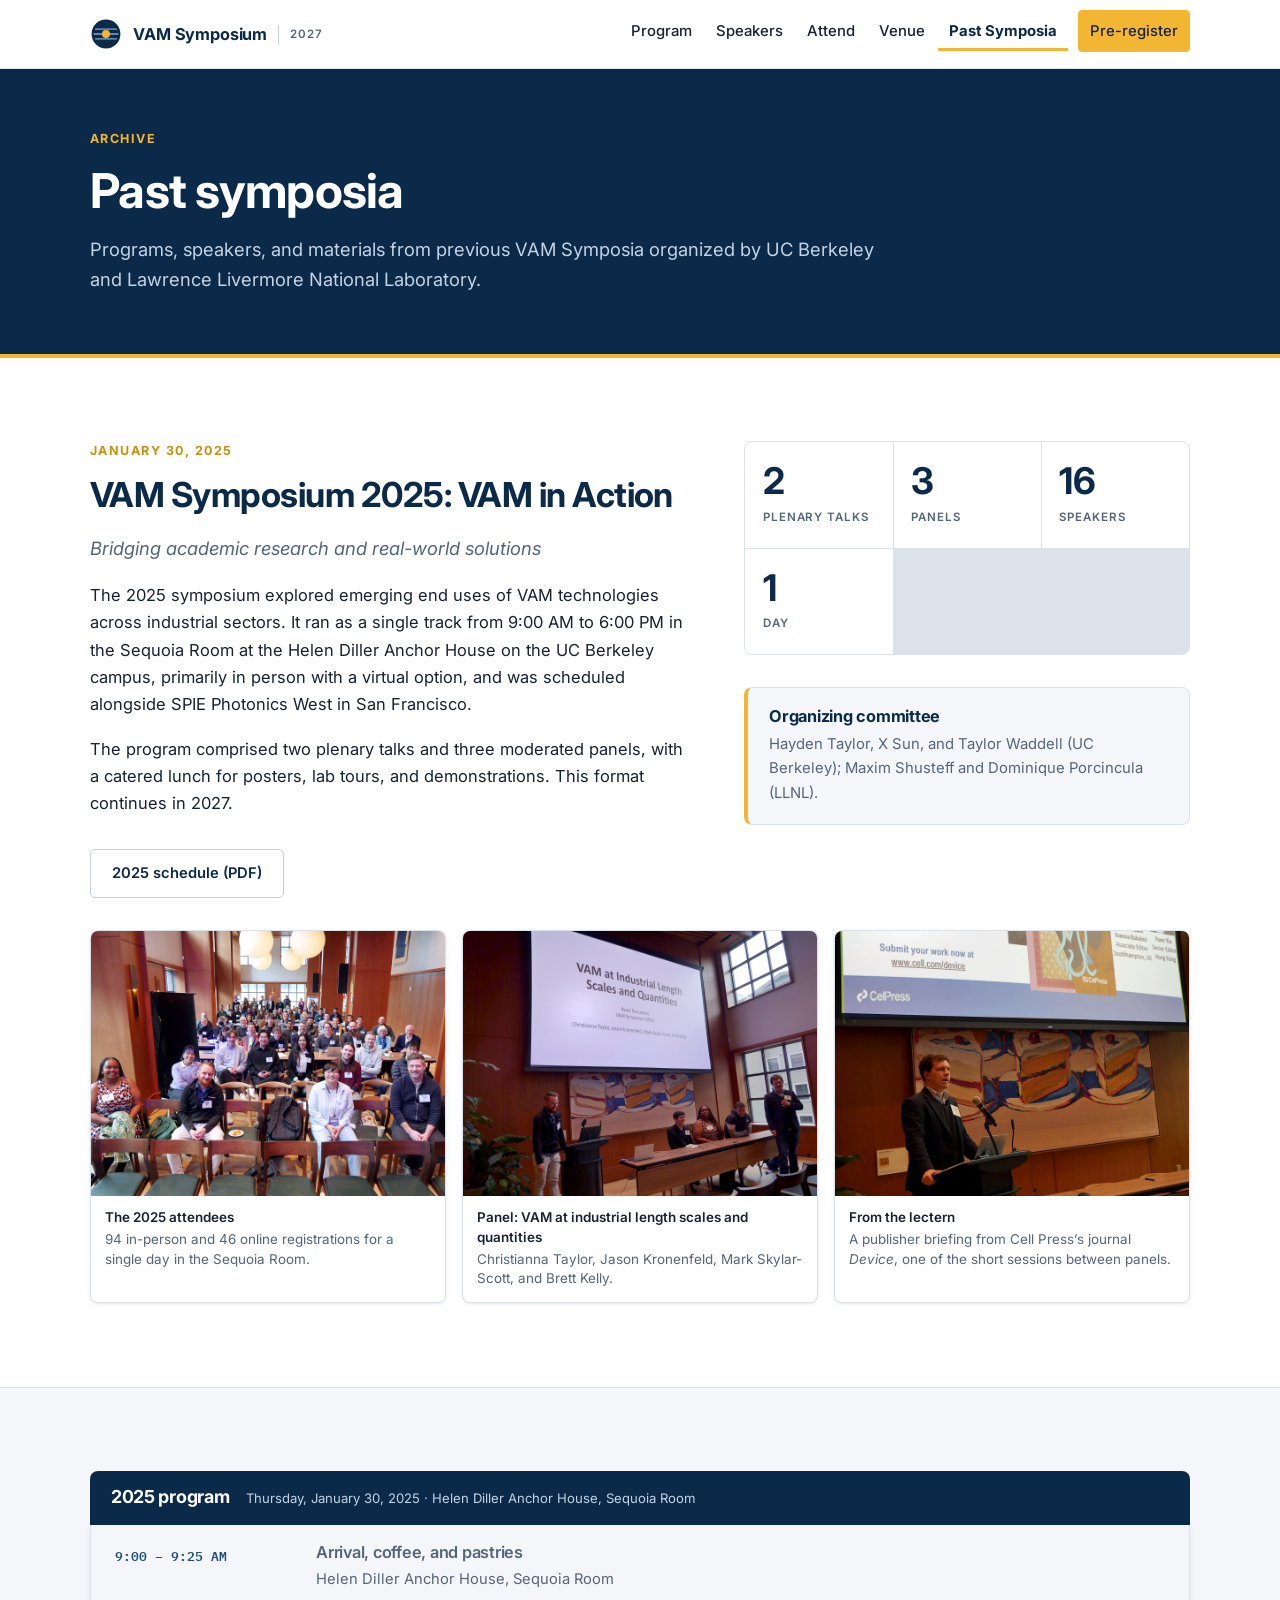
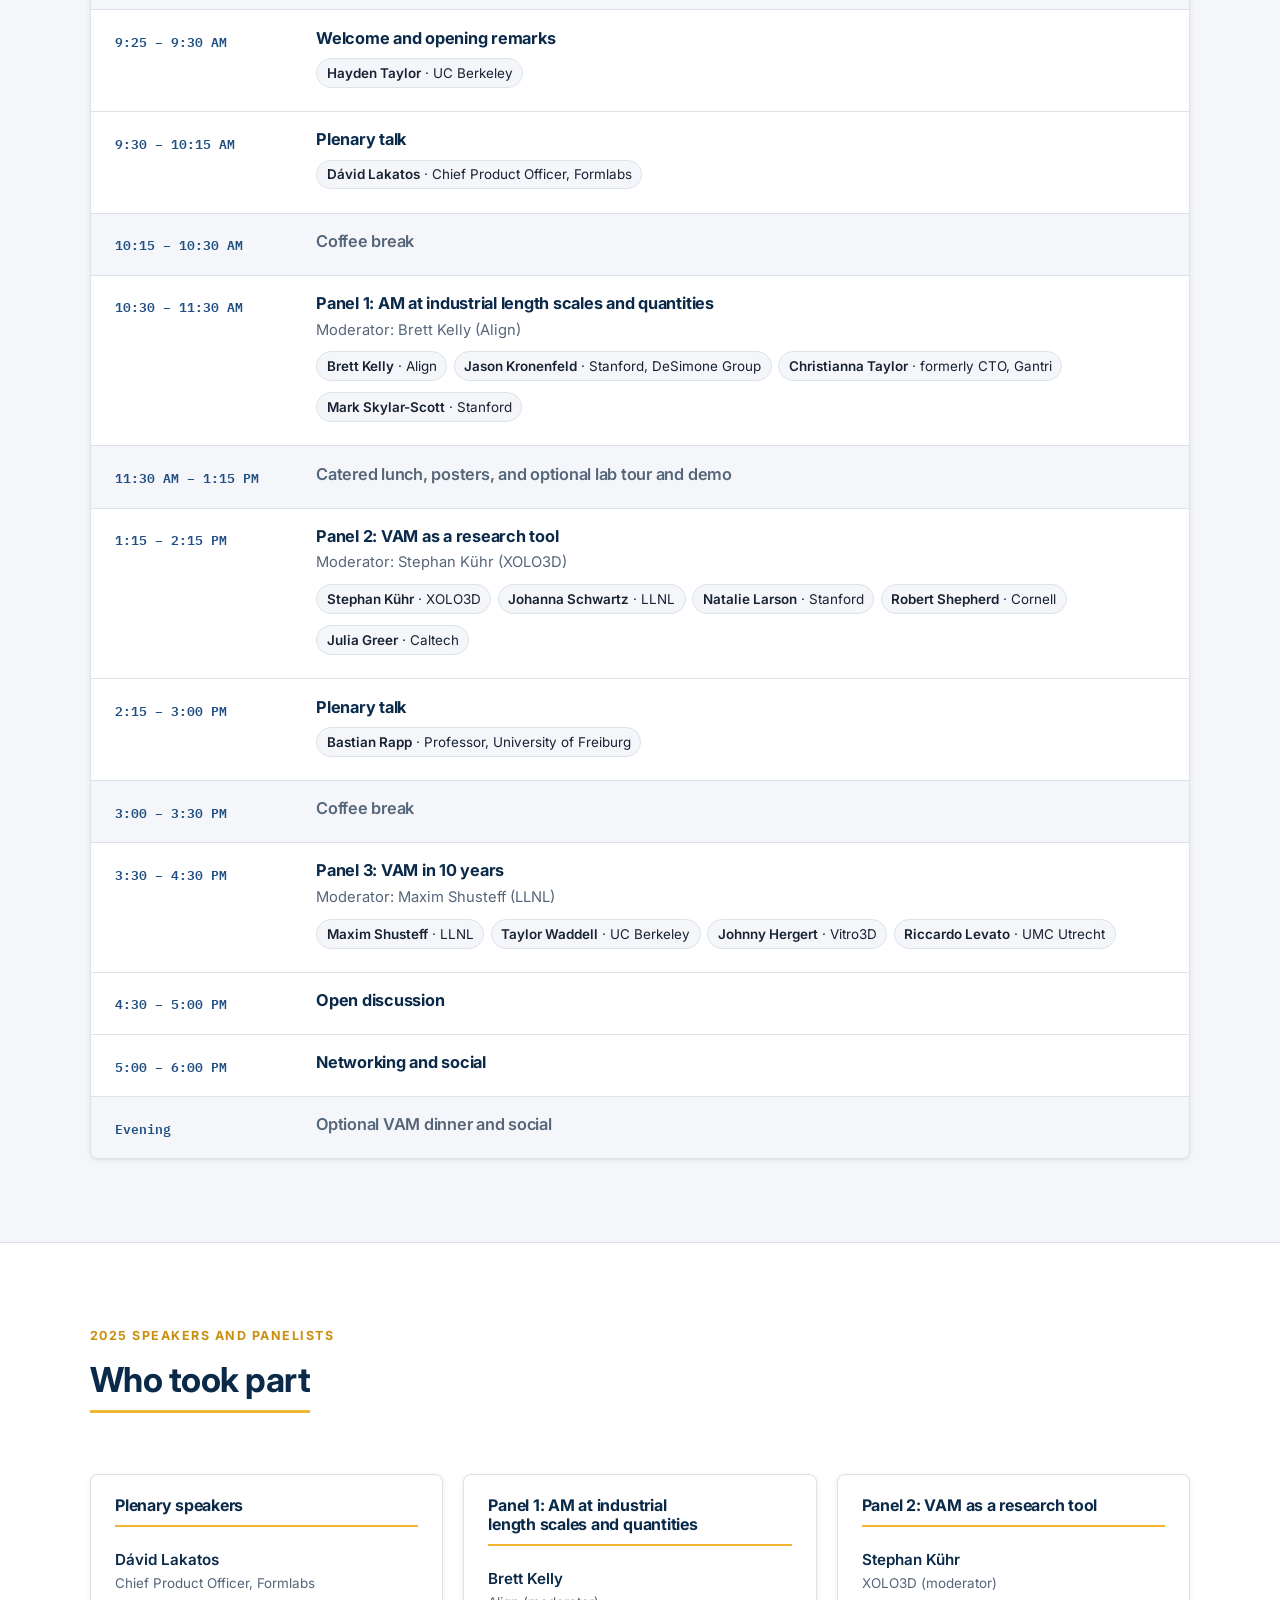
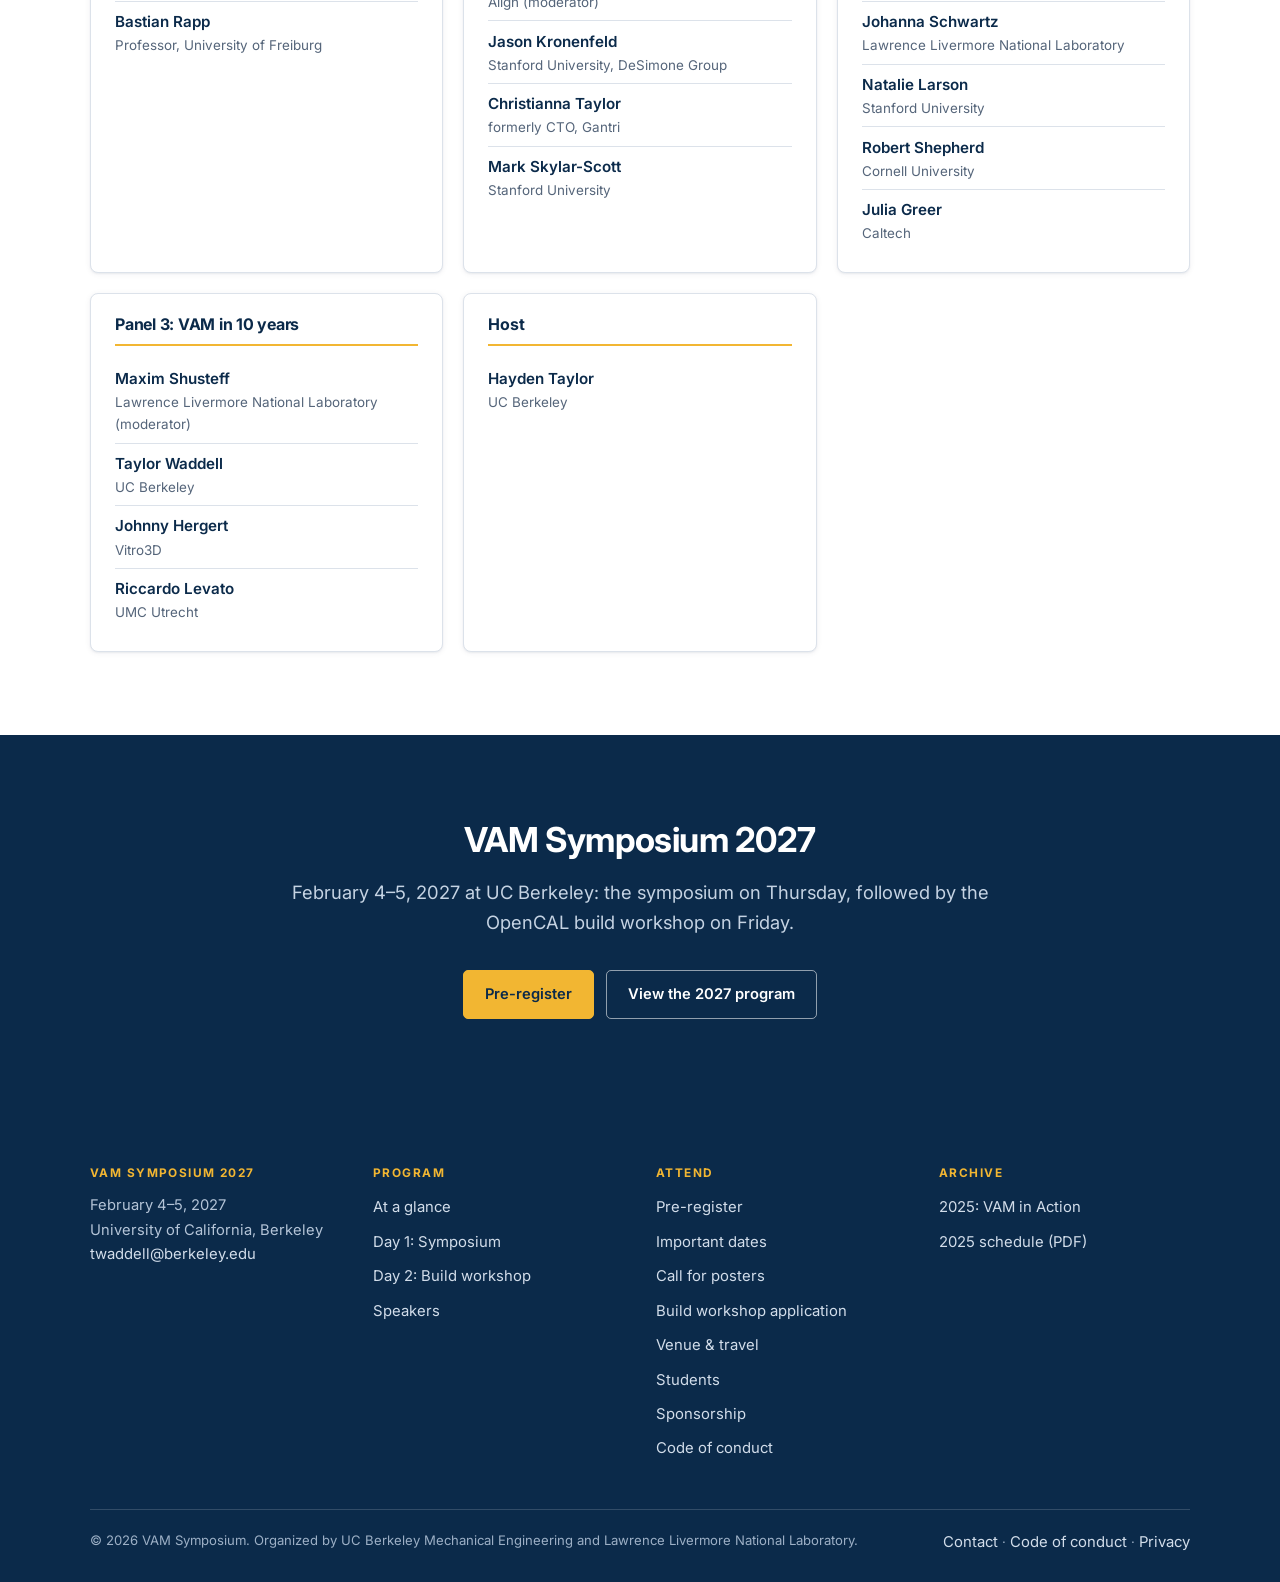
==== commit d089fcec: "Add brightened 2025 symposium photos to the home page and archive Co-Authored-By: Claude Fable 5.1 <" ====
--- a/archive.html
+++ b/archive.html
@@ -76,6 +76,20 @@
         </div>
       </aside>
     </div>
+    <div class="gallery mt-2">
+      <figure>
+        <img src="assets/img/photos/2025-group.jpg" alt="Attendees of the 2025 VAM Symposium seated in the Sequoia Room" width="1600" height="1200" loading="lazy">
+        <figcaption><b>The 2025 attendees</b>94 in-person and 46 online registrations for a single day in the Sequoia Room.</figcaption>
+      </figure>
+      <figure>
+        <img src="assets/img/photos/2025-panel-industrial.jpg" alt="Four panelists at a table beneath a screen reading VAM at Industrial Length Scales and Quantities" width="1600" height="1200" loading="lazy">
+        <figcaption><b>Panel: VAM at industrial length scales and quantities</b>Christianna Taylor, Jason Kronenfeld, Mark Skylar-Scott, and Brett Kelly.</figcaption>
+      </figure>
+      <figure>
+        <img src="assets/img/photos/2025-plenary-device.jpg" alt="A speaker at the lectern in front of a slide about the journal Device" width="1600" height="1200" loading="lazy">
+        <figcaption><b>From the lectern</b>A publisher briefing from Cell Press&rsquo;s journal <em>Device</em>, one of the short sessions between panels.</figcaption>
+      </figure>
+    </div>
   </div>
 </section>
 
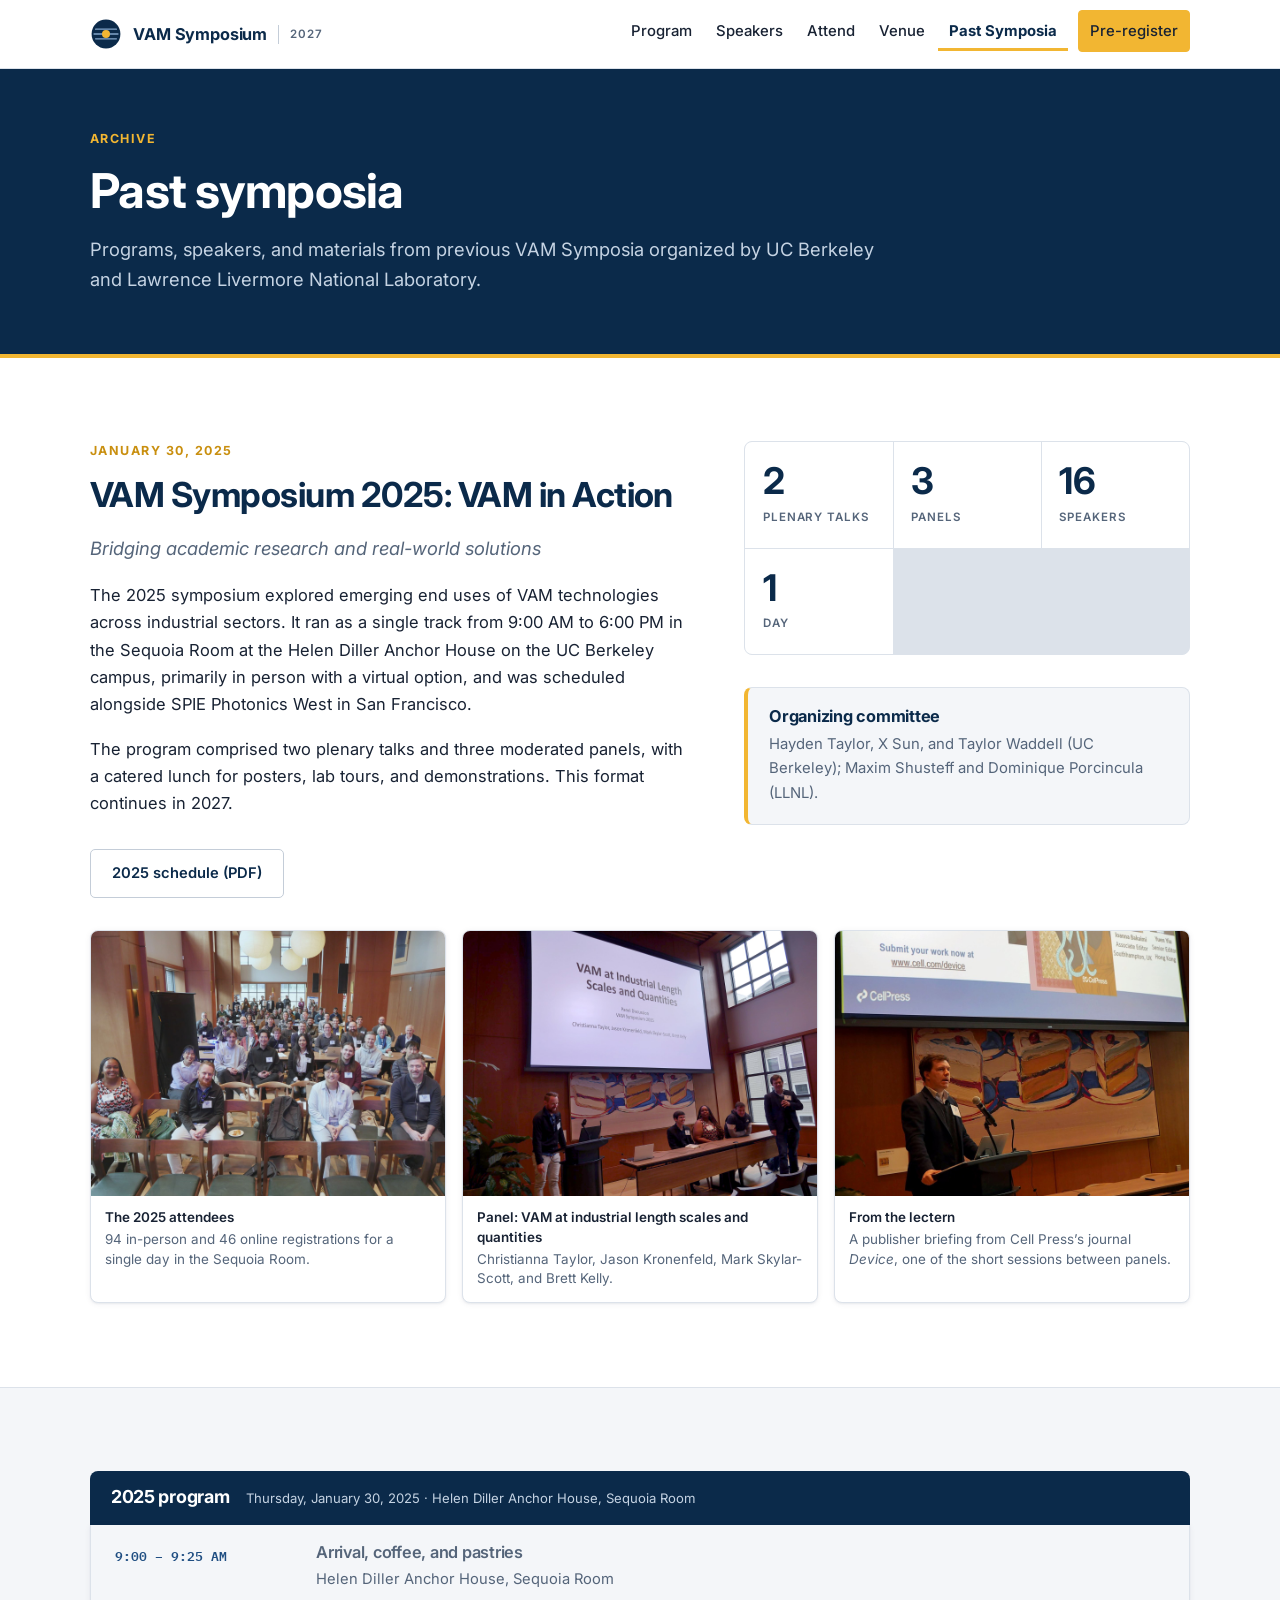
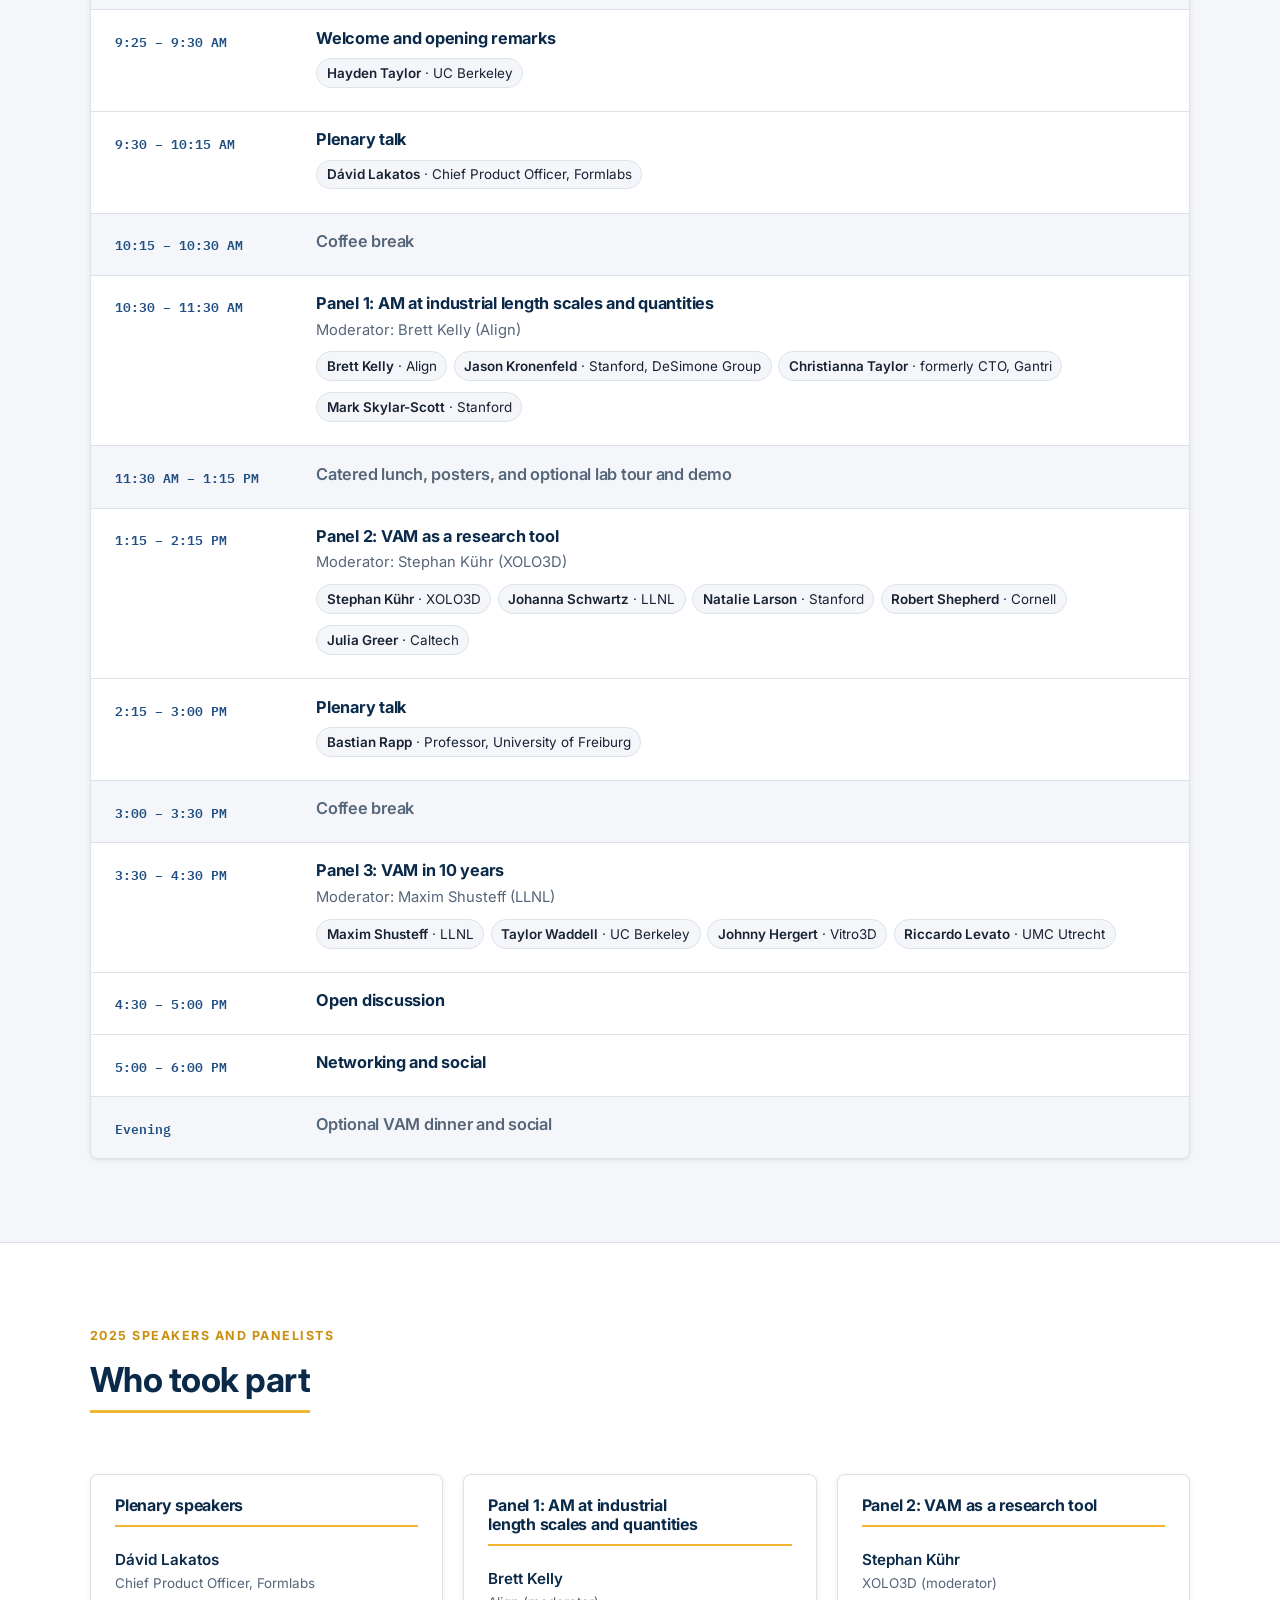
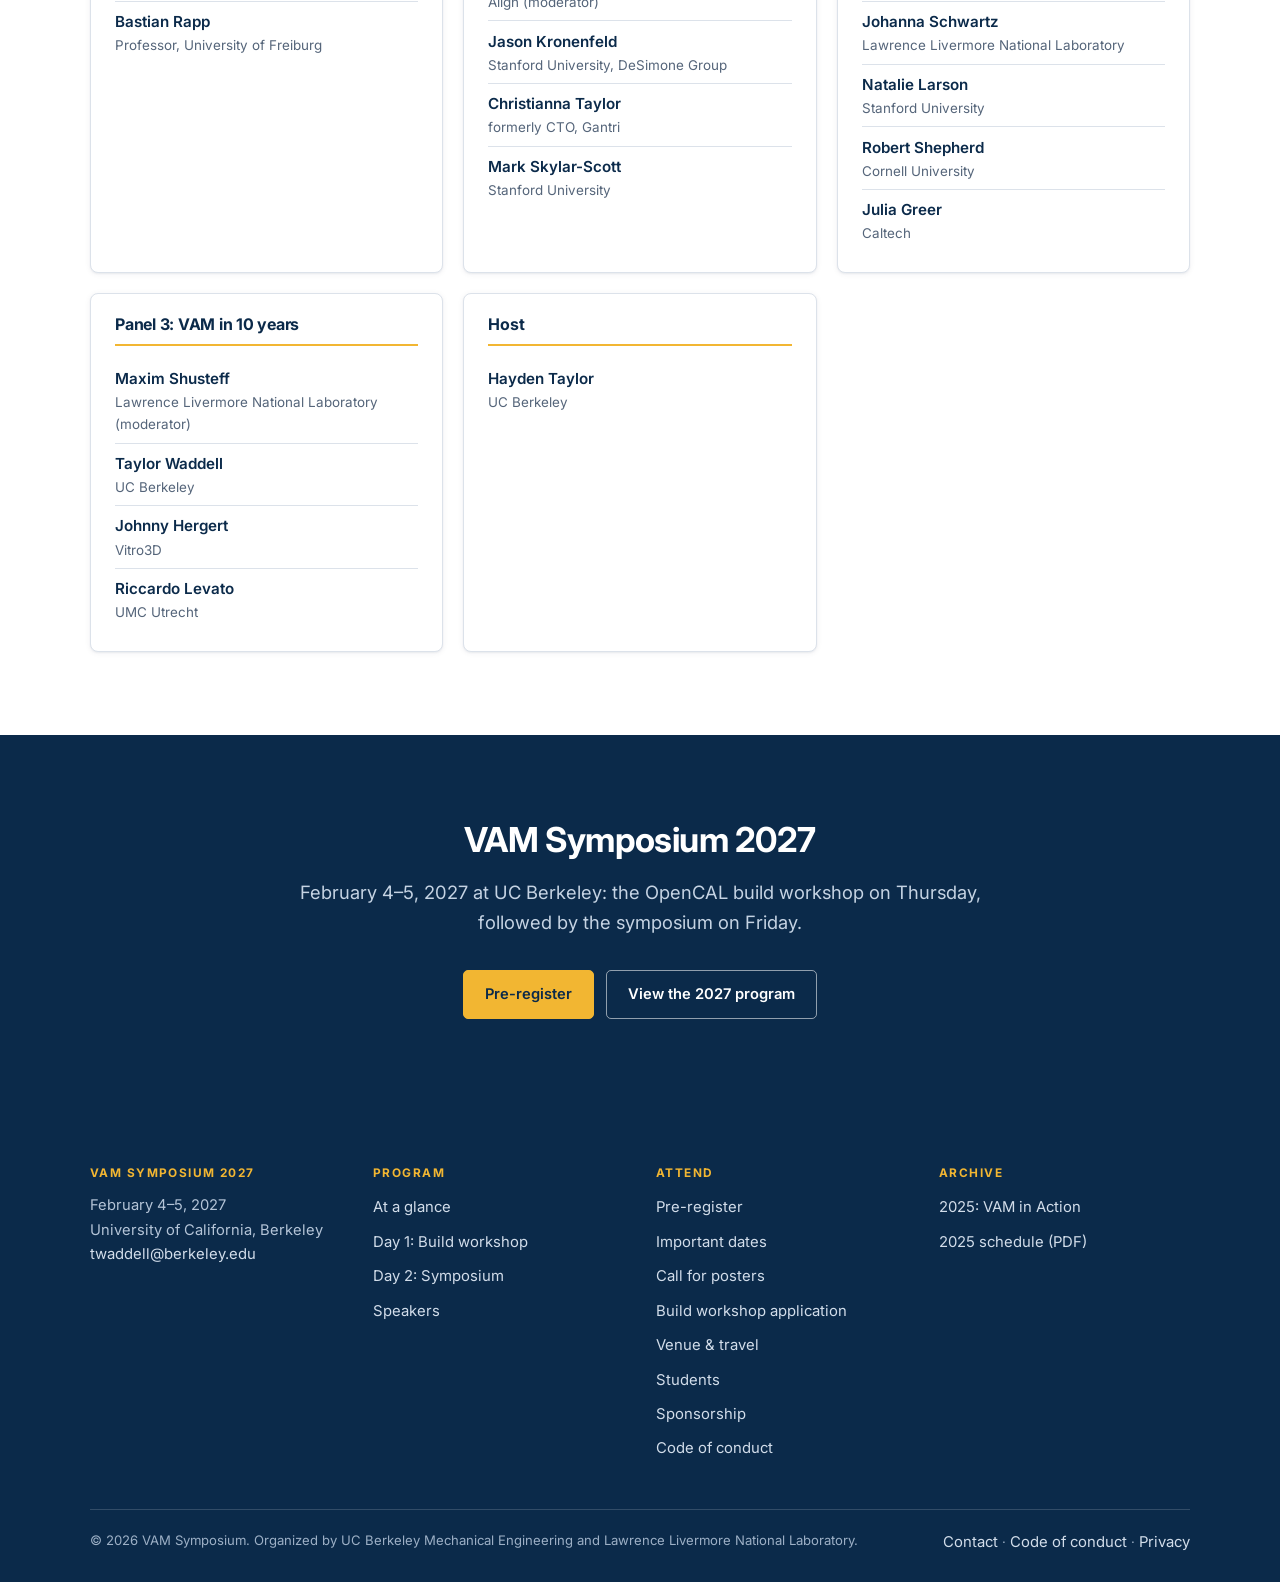
==== commit d39dc71b: "Swap days: build workshop Thu Feb 4, symposium Fri Feb 5; softer group photo; nav highlight follows " ====
--- a/archive.html
+++ b/archive.html
@@ -283,7 +283,7 @@
 <section class="section section--deep center">
   <div class="wrap wrap--narrow">
     <h2>VAM Symposium 2027</h2>
-    <p class="lede">February 4&ndash;5, 2027 at UC Berkeley: the symposium on Thursday, followed by the OpenCAL build workshop on Friday.</p>
+    <p class="lede">February 4&ndash;5, 2027 at UC Berkeley: the OpenCAL build workshop on Thursday, followed by the symposium on Friday.</p>
     <div class="btn-row mt-2">
       <a class="btn btn--primary" href="attend.html#register">Pre-register</a>
       <a class="btn btn--ghost" href="program.html">View the 2027 program</a>
@@ -304,8 +304,8 @@
         <h4>Program</h4>
         <ul>
           <li><a href="program.html#glance">At a glance</a></li>
-          <li><a href="program.html#day1">Day 1: Symposium</a></li>
-          <li><a href="program.html#day2">Day 2: Build workshop</a></li>
+          <li><a href="program.html#day1">Day 1: Build workshop</a></li>
+          <li><a href="program.html#day2">Day 2: Symposium</a></li>
           <li><a href="program.html#speakers">Speakers</a></li>
         </ul>
       </div>
--- a/assets/css/site.css
+++ b/assets/css/site.css
@@ -42,7 +42,7 @@
 /* --------------------------------------------------------------- base --- */
 
 *, *::before, *::after { box-sizing: border-box; }
-html { -webkit-text-size-adjust: 100%; scroll-behavior: smooth; }
+html { -webkit-text-size-adjust: 100%; scroll-behavior: smooth; scroll-padding-top: 84px; }
 @media (prefers-reduced-motion: reduce) { html { scroll-behavior: auto; } }
 
 body {
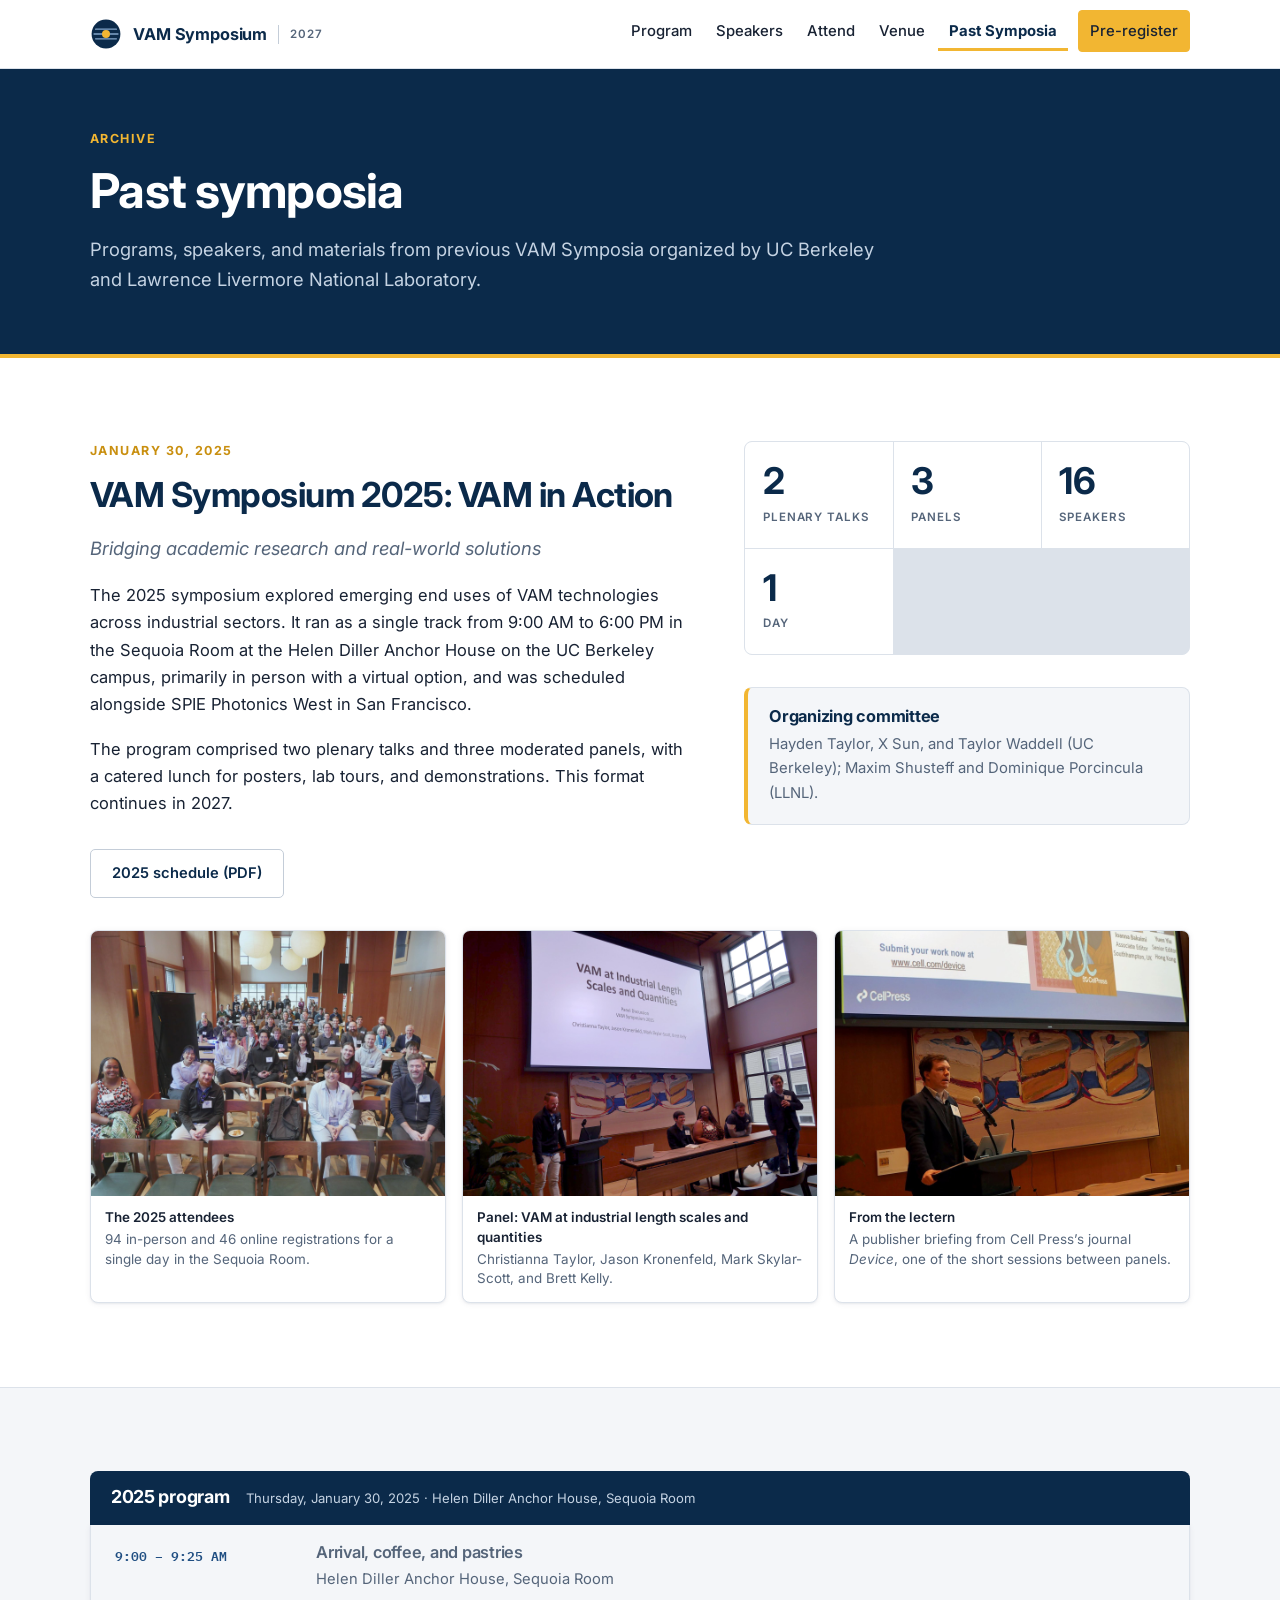
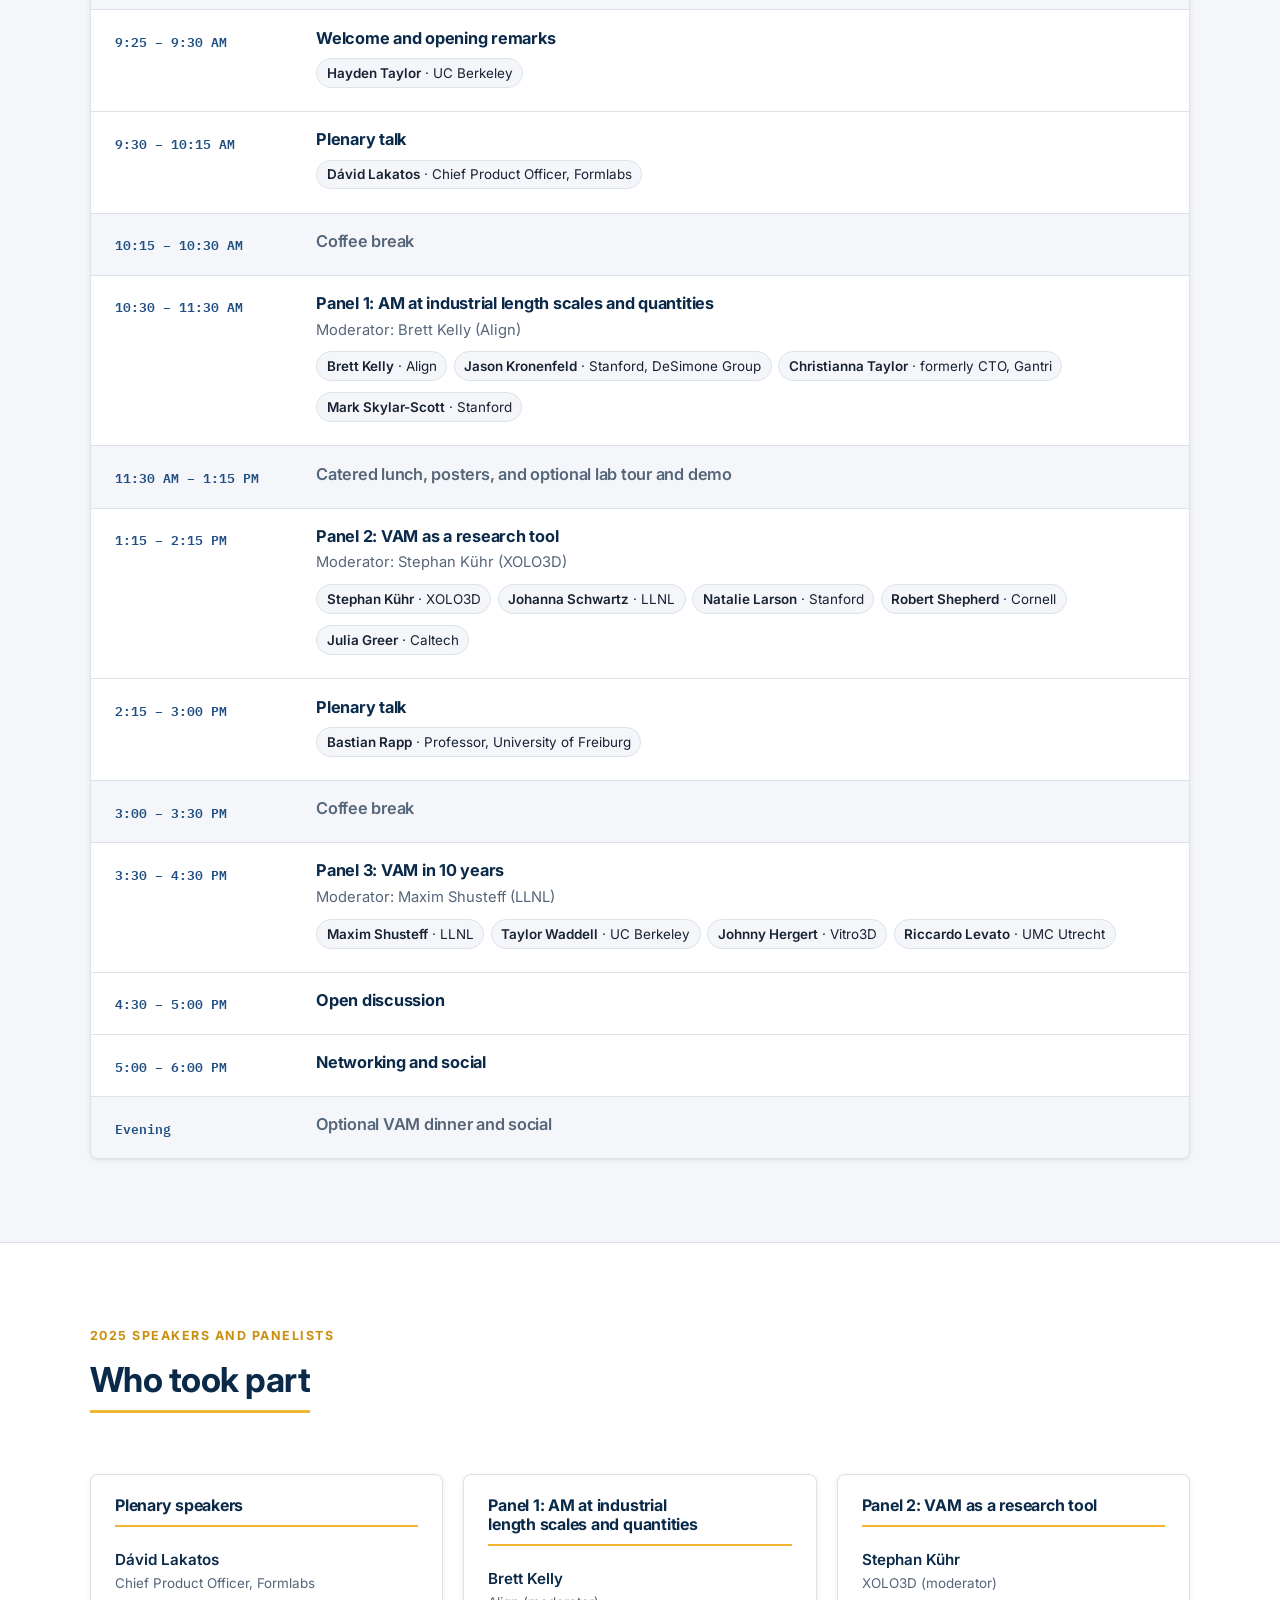
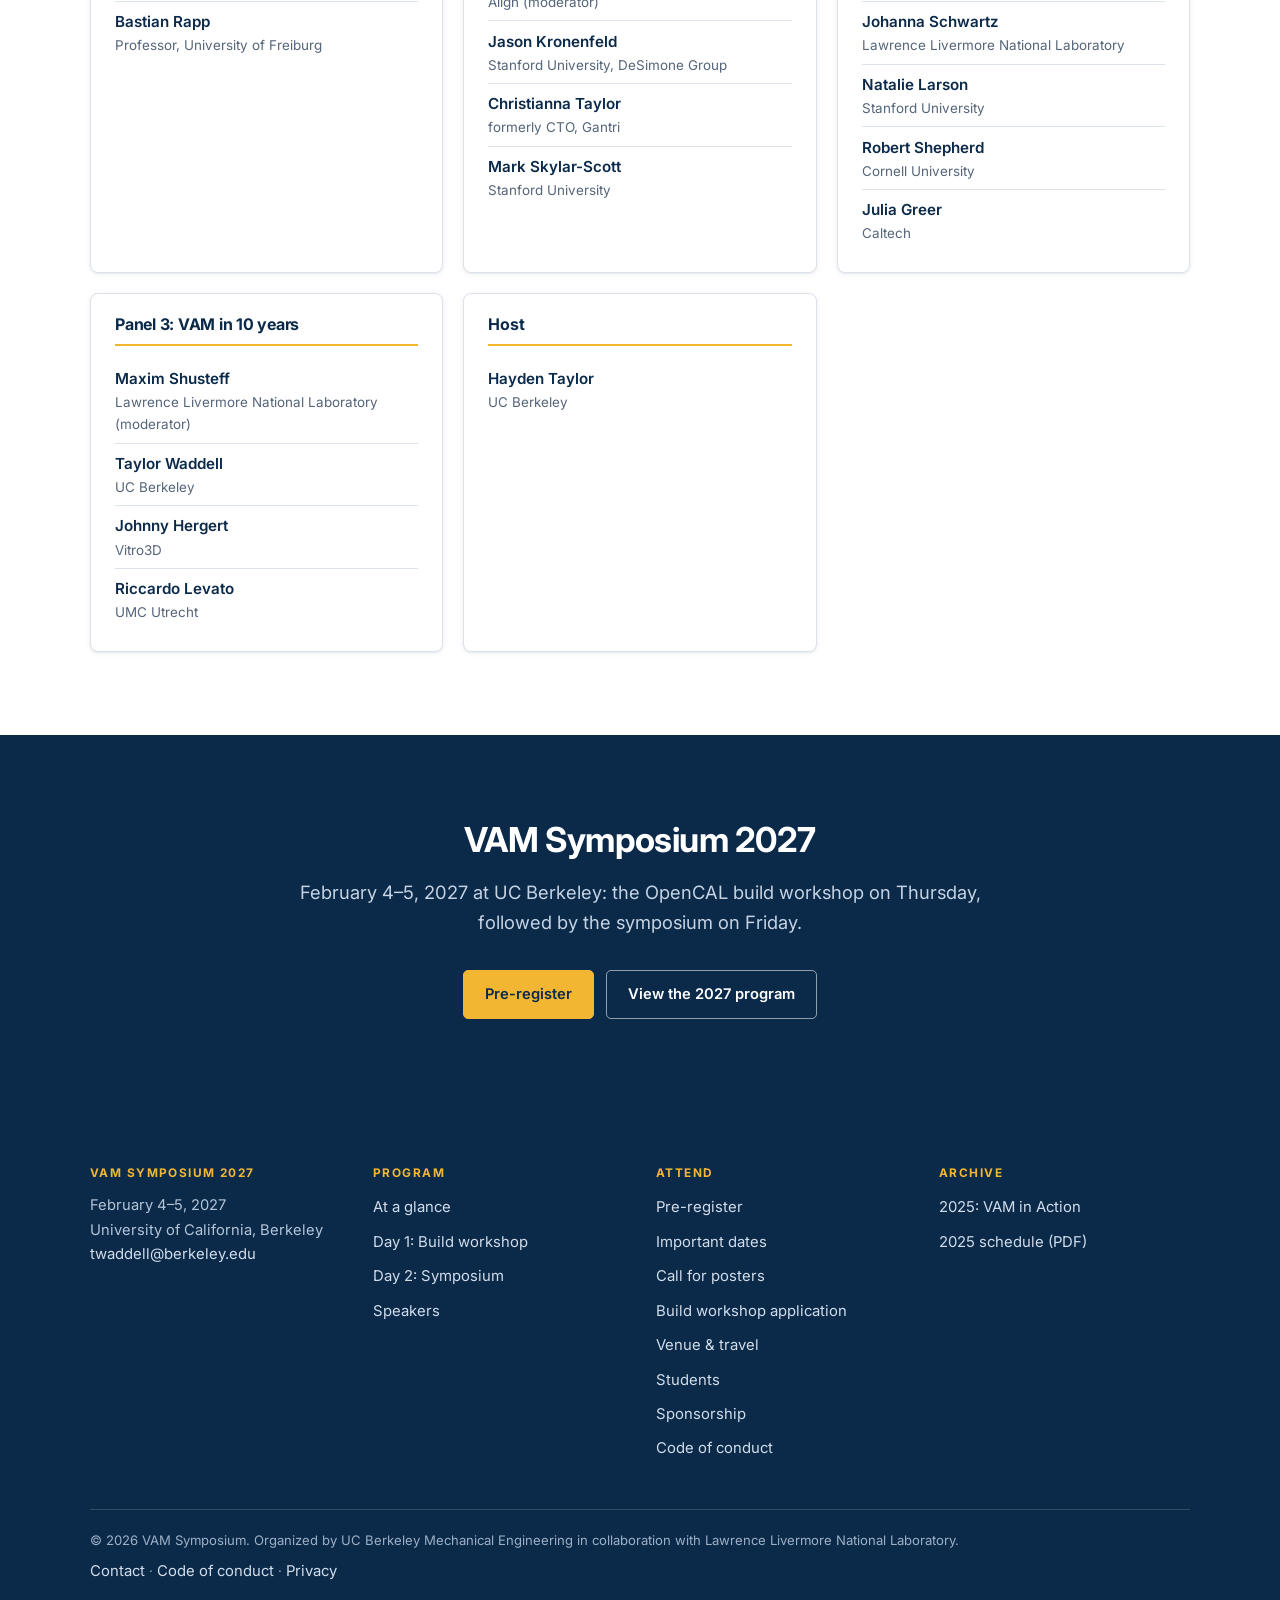
==== commit 4da93e77: "Schedule: 2025 time blocks with sessions coming soon; LLNL credited as collaborator, not committee C" ====
--- a/archive.html
+++ b/archive.html
@@ -331,7 +331,7 @@
       </div>
     </div>
     <div class="footer-bottom">
-      <span>&copy; 2026 VAM Symposium. Organized by UC Berkeley Mechanical Engineering and Lawrence Livermore National Laboratory.</span>
+      <span>&copy; 2026 VAM Symposium. Organized by UC Berkeley Mechanical Engineering in collaboration with Lawrence Livermore National Laboratory.</span>
       <span><a href="mailto:twaddell@berkeley.edu">Contact</a> &middot; <a href="attend.html#conduct">Code of conduct</a> &middot; <a href="https://security.berkeley.edu/policy/privacy-statement-uc-berkeley-websites" rel="noopener">Privacy</a></span>
     </div>
   </div>
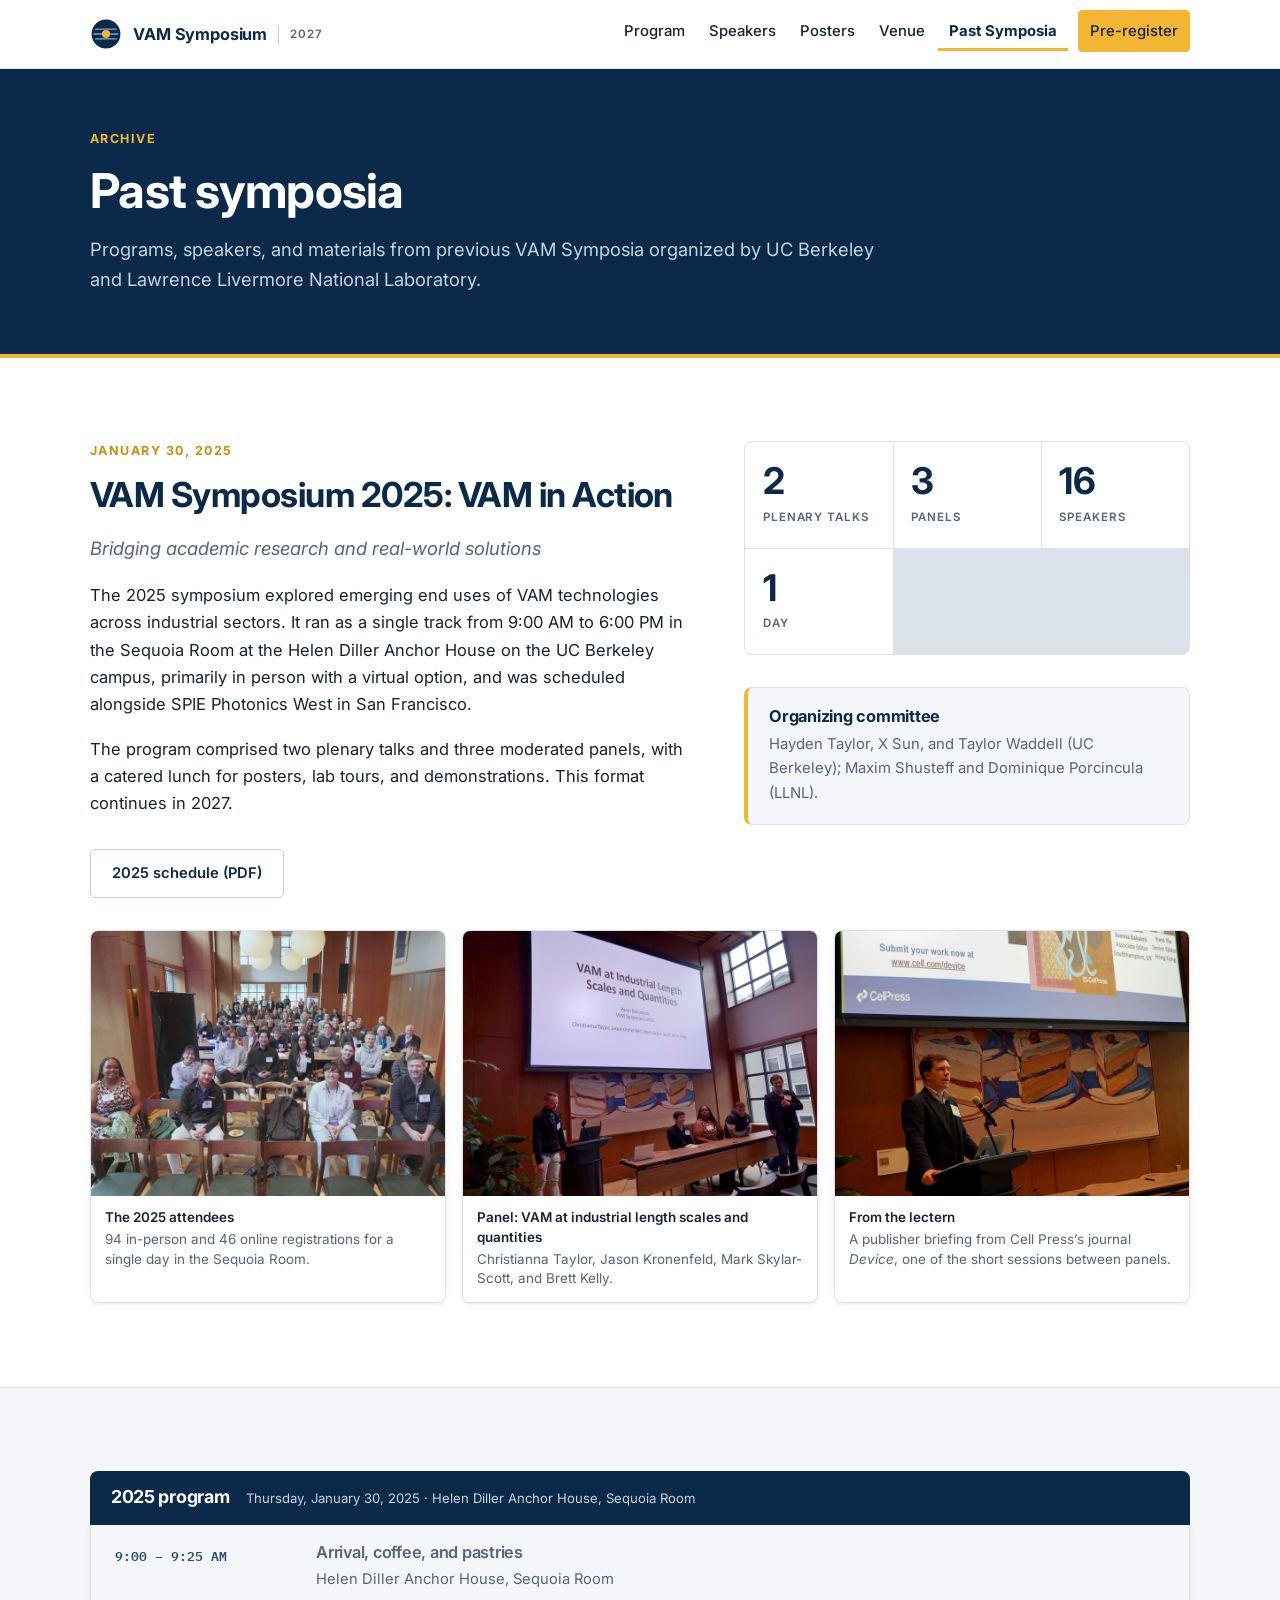
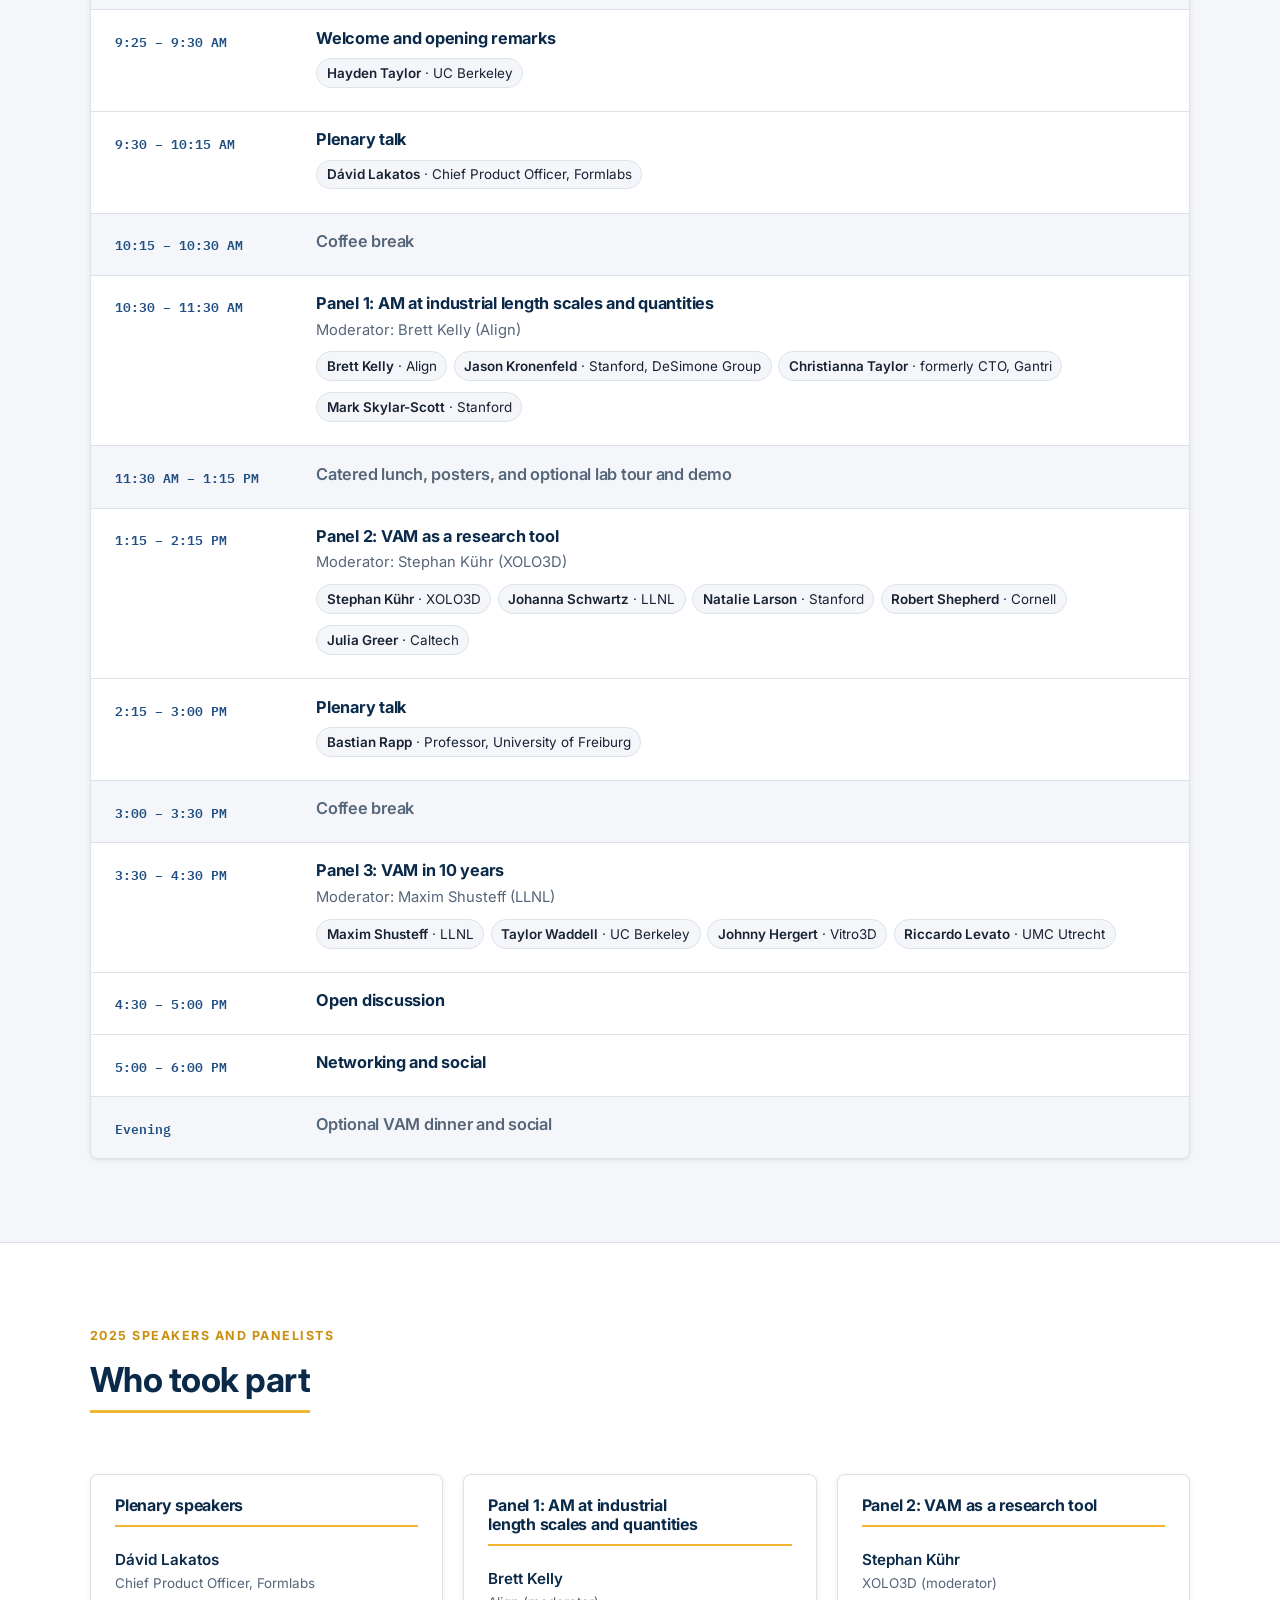
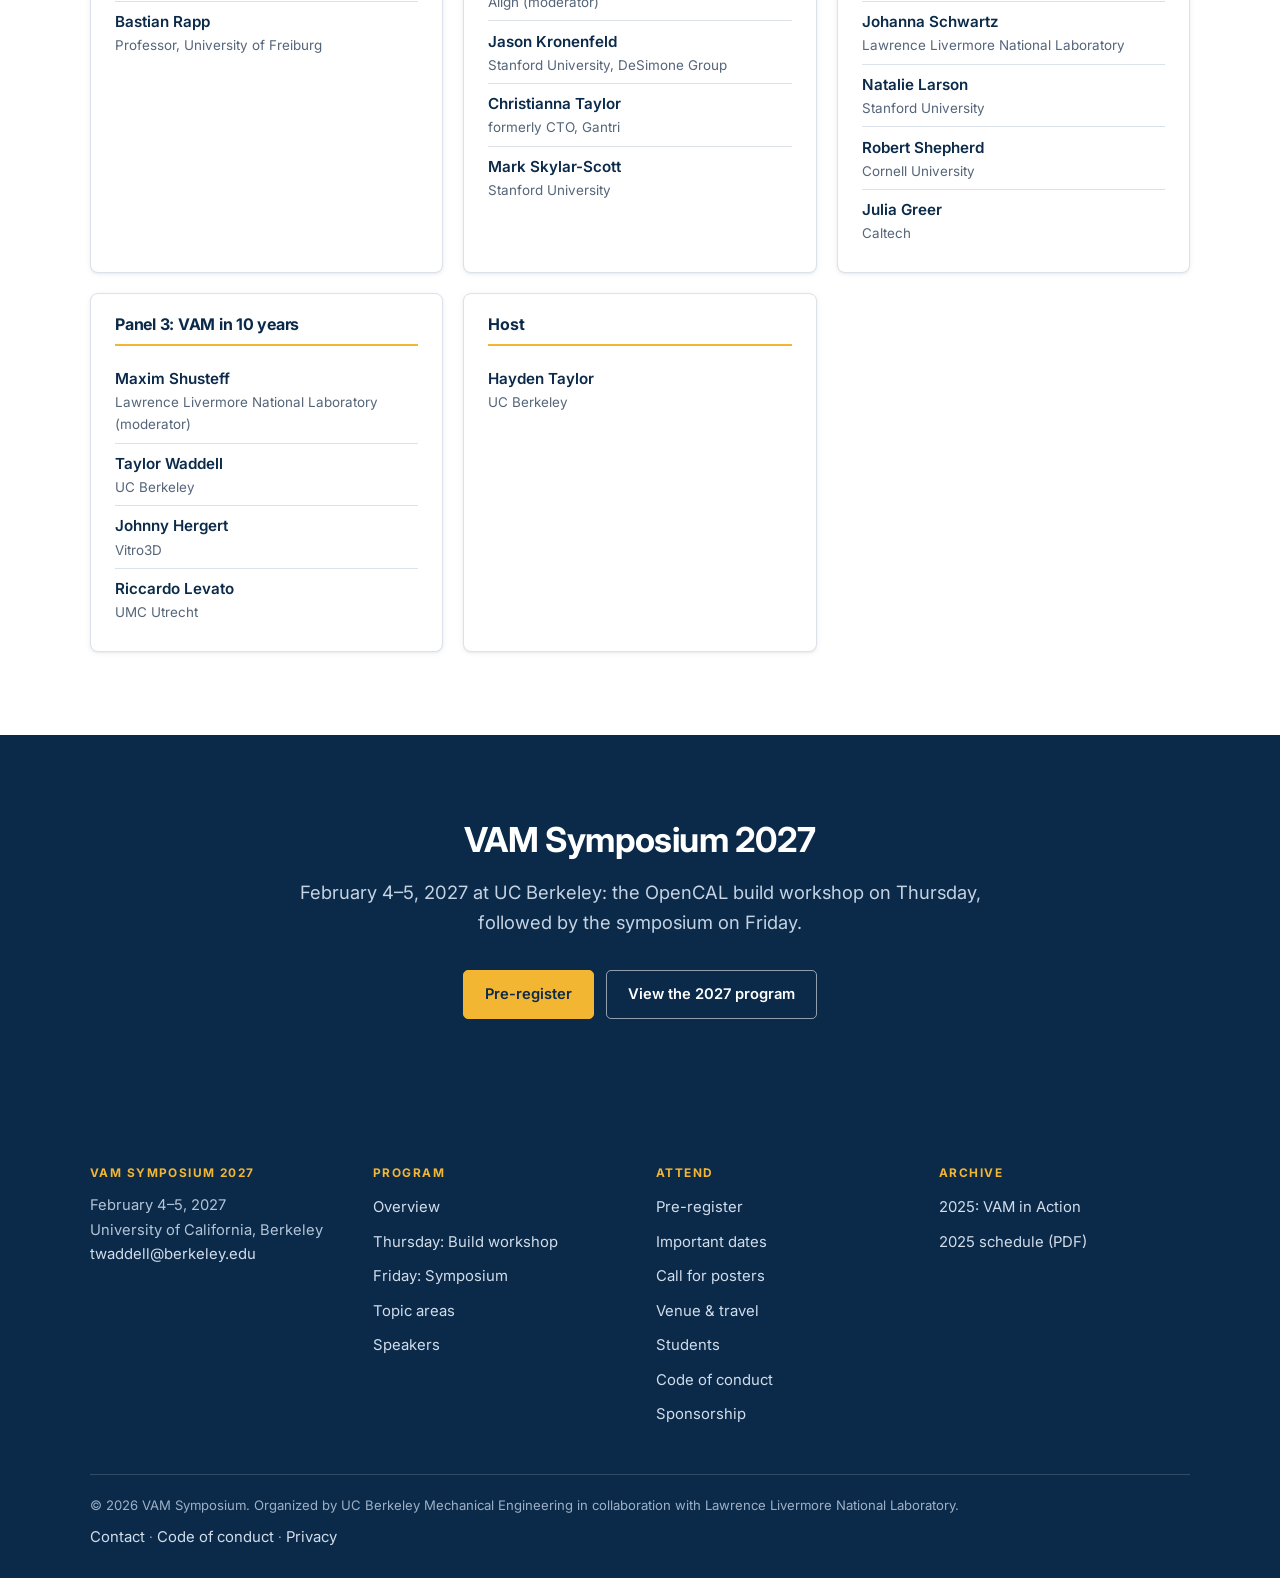
==== commit 5569f391: "One page per nav item: split Attend into register, posters, venue; add speakers page; remove duplica" ====
--- a/archive.html
+++ b/archive.html
@@ -31,11 +31,11 @@
     <button class="nav__toggle" type="button" aria-controls="nav-links" aria-expanded="false">Menu</button>
     <ul class="nav__links" id="nav-links">
       <li><a href="program.html">Program</a></li>
-      <li><a href="program.html#speakers">Speakers</a></li>
-      <li><a href="attend.html">Attend</a></li>
-      <li><a href="attend.html#venue">Venue</a></li>
+      <li><a href="speakers.html">Speakers</a></li>
+      <li><a href="posters.html">Posters</a></li>
+      <li><a href="venue.html">Venue</a></li>
       <li><a href="archive.html" aria-current="page">Past Symposia</a></li>
-      <li><a class="btn btn--primary btn--sm" href="attend.html#register">Pre-register</a></li>
+      <li><a class="btn btn--primary btn--sm" href="register.html">Pre-register</a></li>
     </ul>
   </div>
 </header>
@@ -285,7 +285,7 @@
     <h2>VAM Symposium 2027</h2>
     <p class="lede">February 4&ndash;5, 2027 at UC Berkeley: the OpenCAL build workshop on Thursday, followed by the symposium on Friday.</p>
     <div class="btn-row mt-2">
-      <a class="btn btn--primary" href="attend.html#register">Pre-register</a>
+      <a class="btn btn--primary" href="register.html">Pre-register</a>
       <a class="btn btn--ghost" href="program.html">View the 2027 program</a>
     </div>
   </div>
@@ -303,23 +303,23 @@
       <div>
         <h4>Program</h4>
         <ul>
-          <li><a href="program.html#glance">At a glance</a></li>
-          <li><a href="program.html#day1">Day 1: Build workshop</a></li>
-          <li><a href="program.html#day2">Day 2: Symposium</a></li>
-          <li><a href="program.html#speakers">Speakers</a></li>
+          <li><a href="program.html#glance">Overview</a></li>
+          <li><a href="program.html#day1">Thursday: Build workshop</a></li>
+          <li><a href="program.html#day2">Friday: Symposium</a></li>
+          <li><a href="program.html#topics">Topic areas</a></li>
+          <li><a href="speakers.html">Speakers</a></li>
         </ul>
       </div>
       <div>
         <h4>Attend</h4>
         <ul>
-          <li><a href="attend.html#register">Pre-register</a></li>
-          <li><a href="attend.html#dates">Important dates</a></li>
-          <li><a href="attend.html#posters">Call for posters</a></li>
-          <li><a href="attend.html#workshop">Build workshop application</a></li>
-          <li><a href="attend.html#venue">Venue &amp; travel</a></li>
-          <li><a href="attend.html#students">Students</a></li>
-          <li><a href="attend.html#sponsor">Sponsorship</a></li>
-          <li><a href="attend.html#conduct">Code of conduct</a></li>
+          <li><a href="register.html">Pre-register</a></li>
+          <li><a href="index.html#dates">Important dates</a></li>
+          <li><a href="posters.html">Call for posters</a></li>
+          <li><a href="venue.html">Venue &amp; travel</a></li>
+          <li><a href="register.html#students">Students</a></li>
+          <li><a href="register.html#conduct">Code of conduct</a></li>
+          <li><a href="index.html#sponsors">Sponsorship</a></li>
         </ul>
       </div>
       <div>
@@ -332,7 +332,7 @@
     </div>
     <div class="footer-bottom">
       <span>&copy; 2026 VAM Symposium. Organized by UC Berkeley Mechanical Engineering in collaboration with Lawrence Livermore National Laboratory.</span>
-      <span><a href="mailto:twaddell@berkeley.edu">Contact</a> &middot; <a href="attend.html#conduct">Code of conduct</a> &middot; <a href="https://security.berkeley.edu/policy/privacy-statement-uc-berkeley-websites" rel="noopener">Privacy</a></span>
+      <span><a href="mailto:twaddell@berkeley.edu">Contact</a> &middot; <a href="register.html#conduct">Code of conduct</a> &middot; <a href="https://security.berkeley.edu/policy/privacy-statement-uc-berkeley-websites" rel="noopener">Privacy</a></span>
     </div>
   </div>
 </footer>
--- a/assets/css/site.css
+++ b/assets/css/site.css
@@ -167,7 +167,7 @@
 
 /* ------------------------------------------------------ important dates -- */
 
-.dates { display: grid; grid-template-columns: repeat(auto-fit, minmax(200px, 1fr)); gap: 1rem; }
+.dates { display: grid; grid-template-columns: repeat(auto-fit, minmax(160px, 1fr)); gap: 1rem; }
 .date { background: var(--surface); border: 1px solid var(--line); border-top: 4px solid var(--navy); border-radius: var(--radius); padding: 1.1rem 1.2rem; box-shadow: var(--shadow-sm); }
 .date--coral { border-top-color: var(--gold); }
 .date--cyan, .date--dusty, .date--plum { border-top-color: var(--navy-3); }
@@ -356,6 +356,8 @@
 .pagehead .eyebrow { color: var(--gold); }
 .pagehead h1 { color: #fff; margin-bottom: .3em; }
 .pagehead .lede { color: #C5D3E3; }
+.pagehead a { color: var(--gold); }
+.pagehead a:hover { color: #fff; }
 
 .table-scroll { overflow-x: auto; -webkit-overflow-scrolling: touch; }
 .split { display: grid; grid-template-columns: minmax(0,1.15fr) minmax(0,.85fr); gap: clamp(1.5rem, 4vw, 3.25rem); align-items: start; }
@@ -376,8 +378,8 @@
 .form .field { margin-bottom: 1.05rem; border: 0; padding: 0; }
 .form label, .form legend { display: block; font-size: .86rem; font-weight: 600; margin-bottom: .4rem; color: var(--text); padding: 0; }
 .form .hint { display: block; font-weight: 400; font-size: .8rem; color: var(--muted); margin-top: .15rem; }
-.form input[type="text"], .form input[type="email"], .form textarea { width: 100%; padding: .62rem .8rem; font: inherit; font-size: .94rem; color: var(--text); background: #fff; border: 1px solid var(--line-2); border-radius: var(--radius-sm); resize: vertical; }
-.form input:focus, .form textarea:focus { outline: 2px solid var(--gold); outline-offset: 0; border-color: var(--gold); }
+.form input[type="text"], .form input[type="email"], .form textarea, .form select { width: 100%; padding: .62rem .8rem; font: inherit; font-size: .94rem; color: var(--text); background: #fff; border: 1px solid var(--line-2); border-radius: var(--radius-sm); resize: vertical; }
+.form input:focus, .form textarea:focus, .form select:focus { outline: 2px solid var(--gold); outline-offset: 0; border-color: var(--gold); }
 .form .check { display: flex; align-items: flex-start; gap: .55rem; font-weight: 400; font-size: .92rem; color: var(--text); margin-bottom: .45rem; cursor: pointer; }
 .form .check input { margin-top: .32rem; accent-color: var(--navy); flex: none; }
 .form__status { margin: .9rem 0 0; font-size: .88rem; color: var(--muted); min-height: 1.2em; font-weight: 500; }
@@ -389,3 +391,14 @@
 .photo-wide img { width: 100%; aspect-ratio: 2.4 / 1; object-fit: cover; }
 .photo-card img { width: 100%; aspect-ratio: 4 / 3; object-fit: cover; }
 .photo-wide figcaption, .photo-card figcaption { padding: .5rem .85rem; font-size: .76rem; color: var(--faint); }
+
+/* ------------------------------------------------ embedded Google Forms --- */
+.gform { max-width: 760px; margin: clamp(2rem, 4vw, 3rem) auto 0; background: var(--surface); border: 1px solid var(--line); border-radius: var(--radius); box-shadow: var(--shadow-sm); overflow: hidden; scroll-margin-top: 84px; }
+.gform__frame { display: block; width: 100%; border: 0; background: #fff; }
+.gform--prereg .gform__frame { height: 1640px; }
+.gform--poster .gform__frame { height: 2780px; }
+@media (max-width: 560px) {
+  .gform--prereg .gform__frame { height: 1820px; }
+  .gform--poster .gform__frame { height: 3120px; }
+}
+.gform__alt { margin: 0; padding: .7rem 1rem; border-top: 1px solid var(--line); background: var(--bg-alt); text-align: center; }
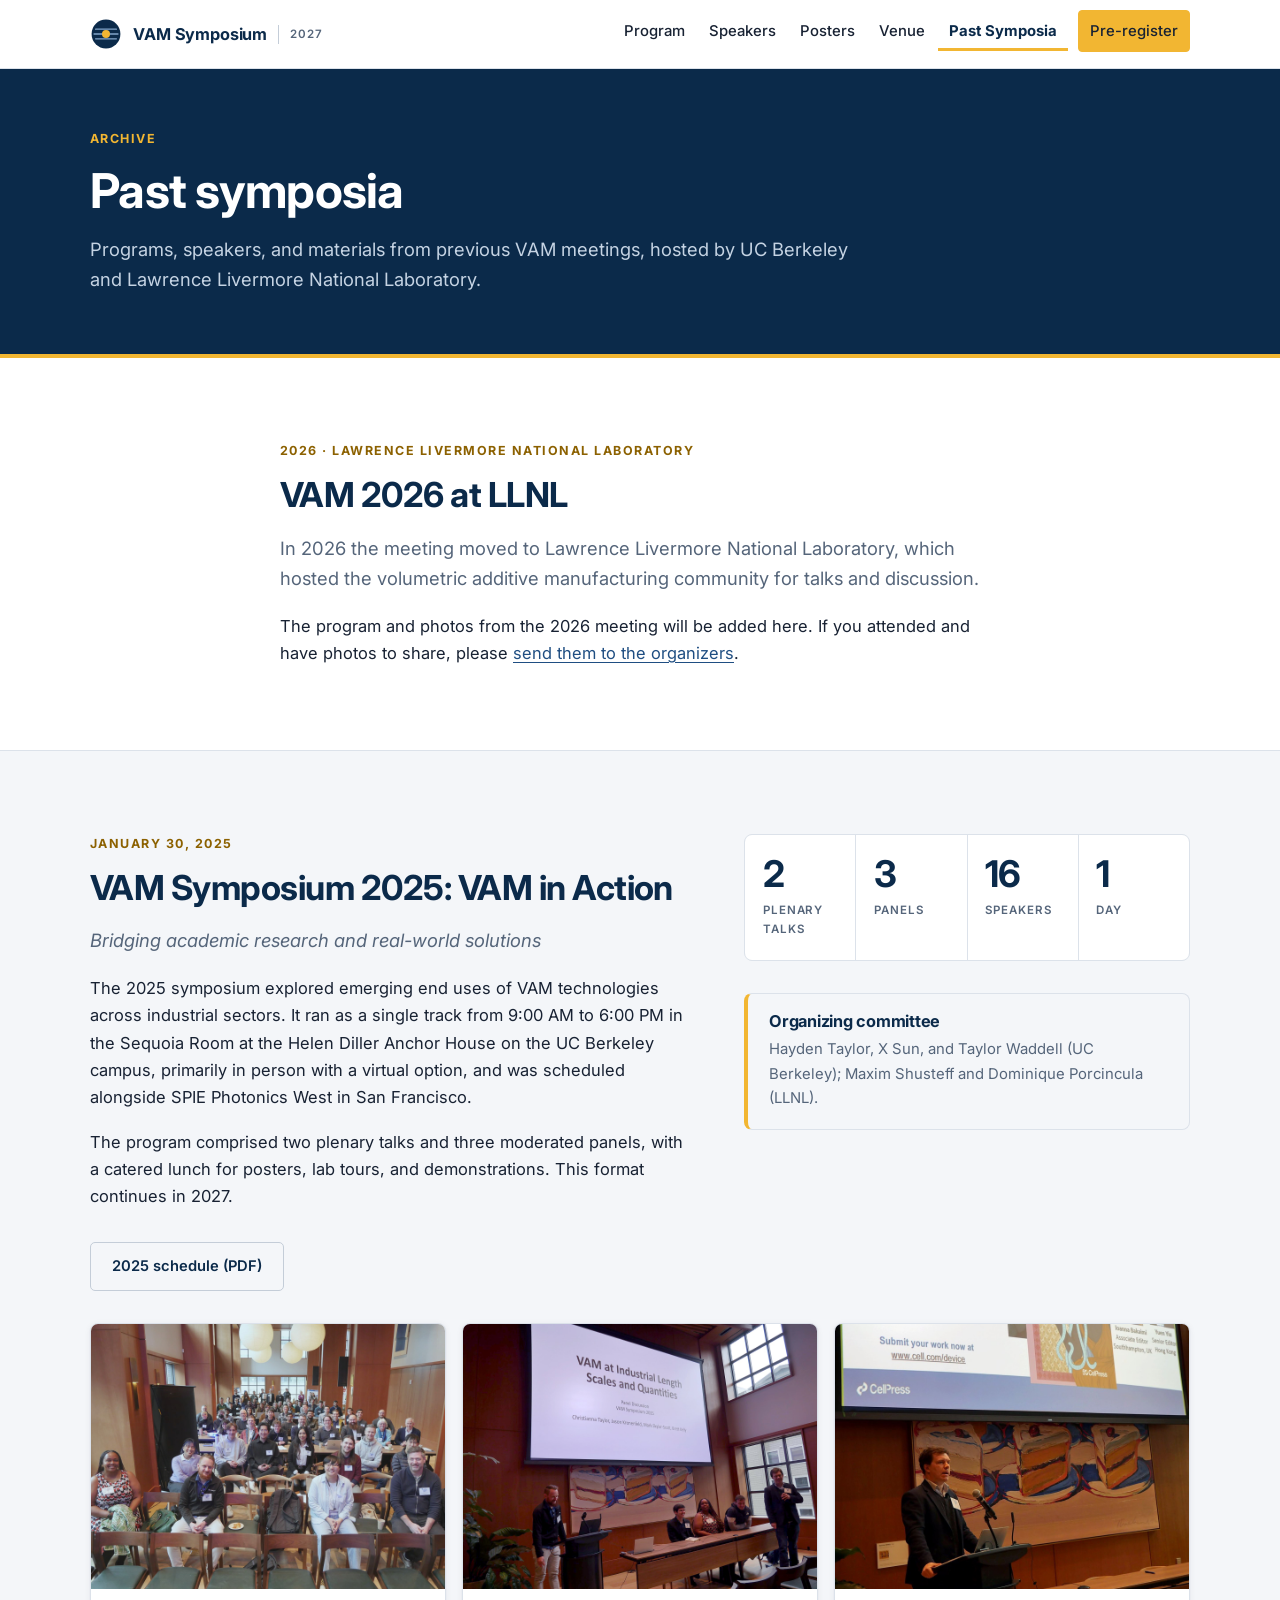
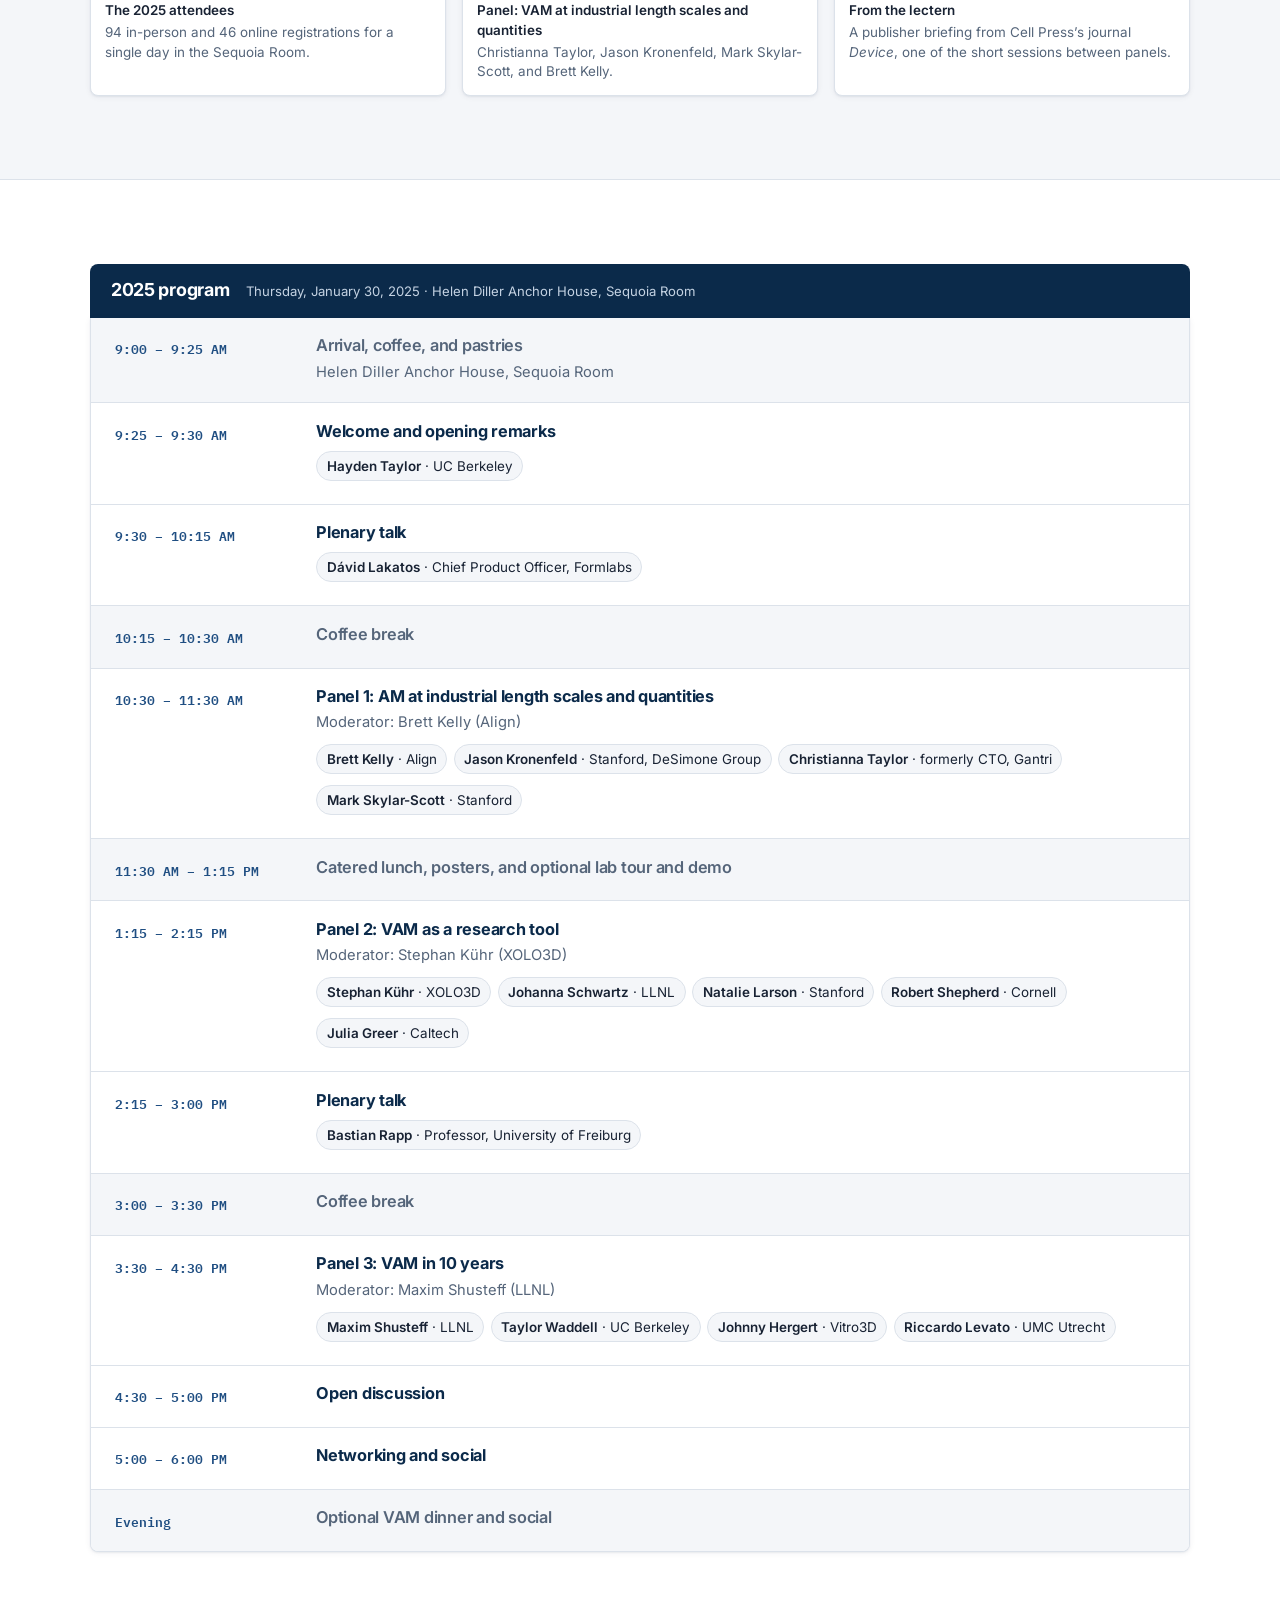
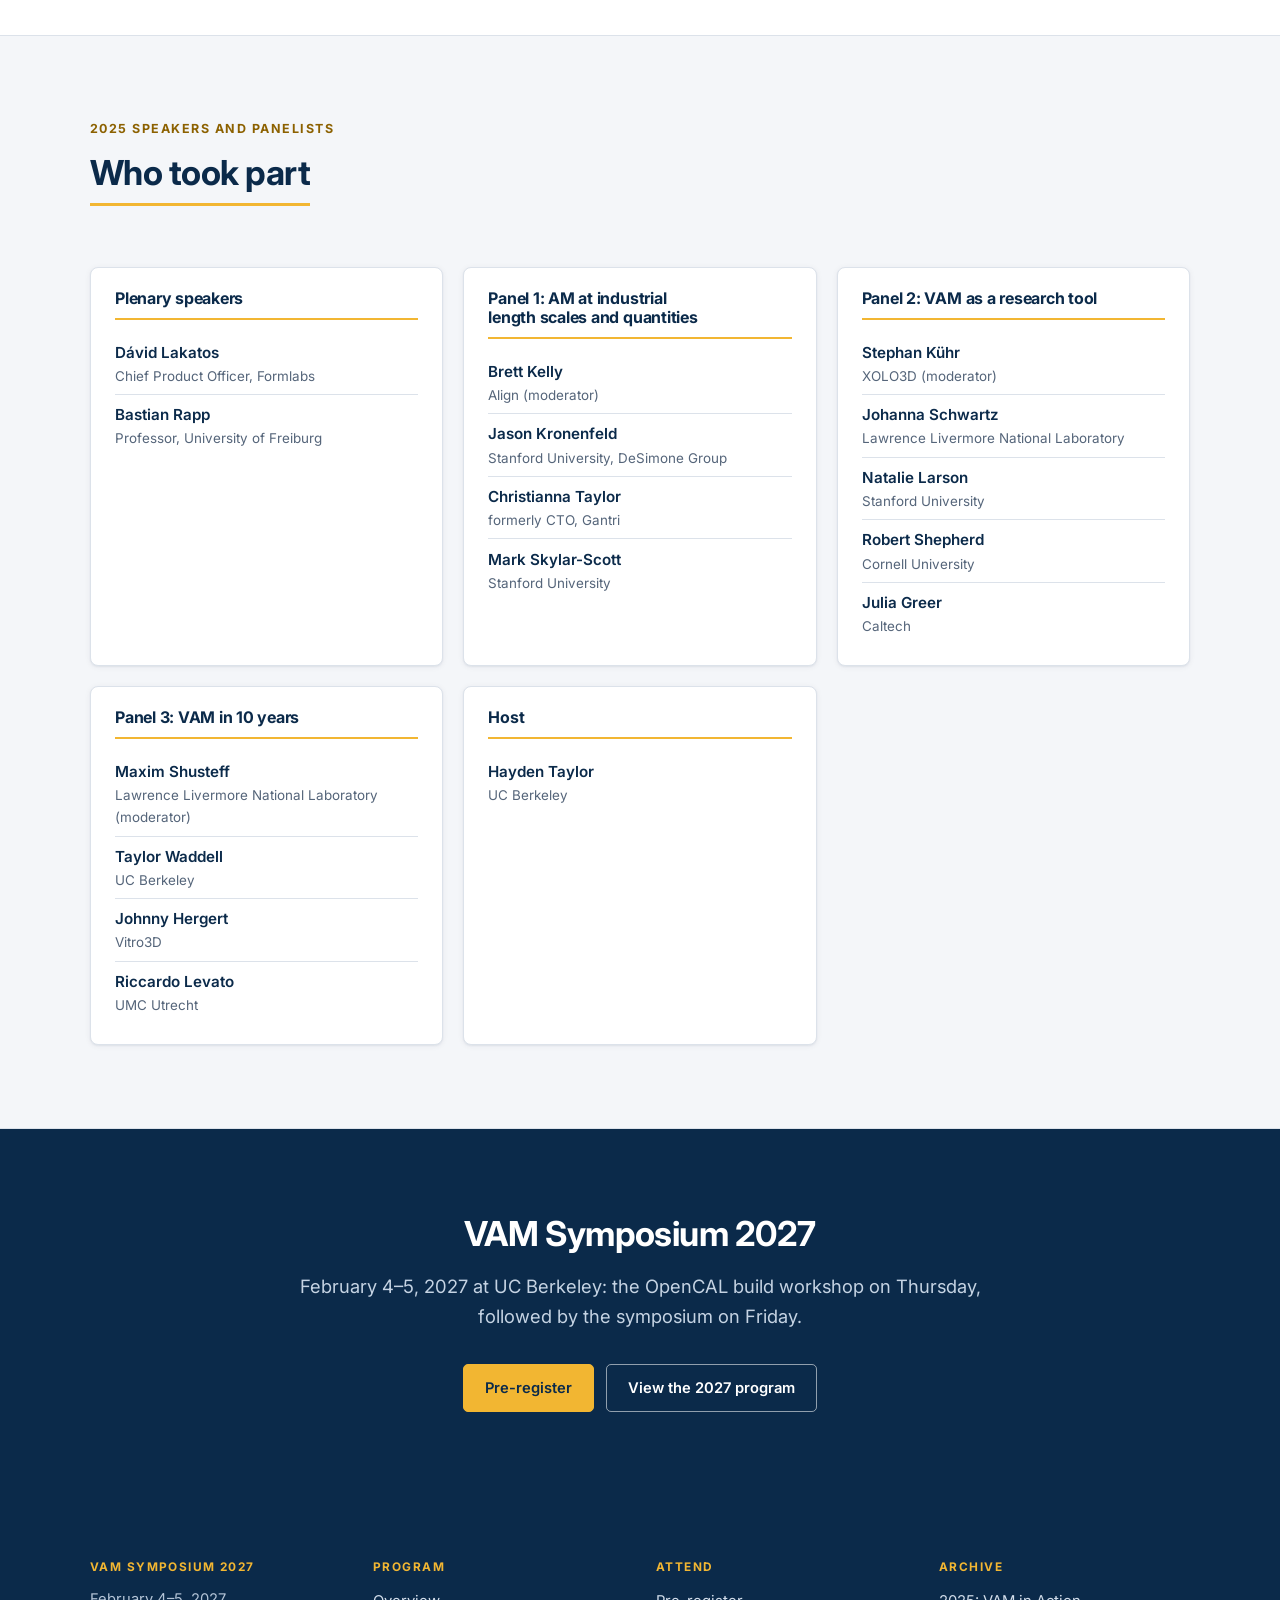
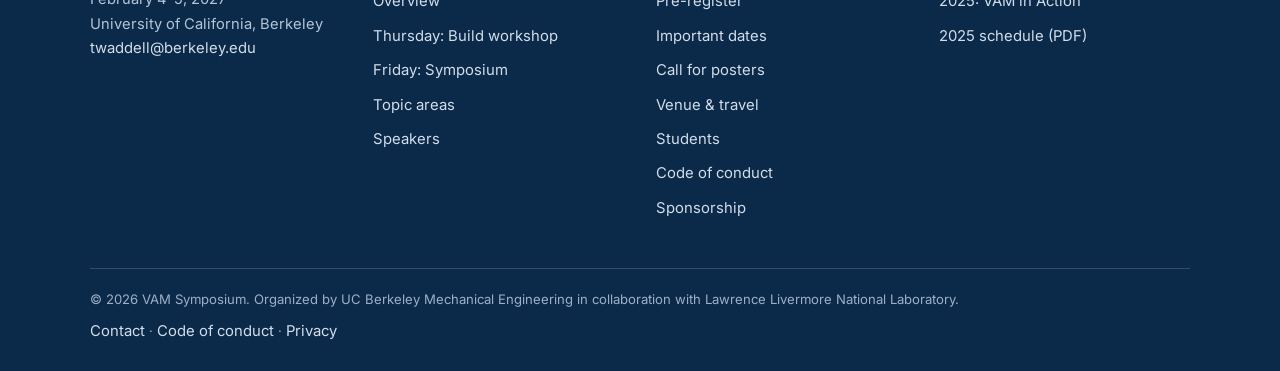
==== commit 4a79e868: "Poster deadline Dec 8; VAM 2026 in archive; workshop application form; link previews; analytics hook" ====
--- a/archive.html
+++ b/archive.html
@@ -8,6 +8,17 @@
 <meta property="og:title" content="Past Symposia | VAM Symposium">
 <meta property="og:description" content="Archive of the VAM Symposium at UC Berkeley, including the full 2025 program and speaker lineup: VAM in Action - bridging academic research and real-world solutions.">
 <meta property="og:type" content="website">
+<meta property="og:site_name" content="VAM Symposium 2027">
+<meta property="og:url" content="https://vamsymposium.github.io/archive.html">
+<meta property="og:image" content="https://vamsymposium.github.io/assets/img/og-card.jpg">
+<meta property="og:image:width" content="1200">
+<meta property="og:image:height" content="630">
+<meta property="og:image:alt" content="VAM Symposium 2027, February 4 and 5, UC Berkeley">
+<meta name="twitter:card" content="summary_large_image">
+<meta name="twitter:title" content="Past Symposia | VAM Symposium">
+<meta name="twitter:description" content="Archive of the VAM Symposium at UC Berkeley, including the full 2025 program and speaker lineup: VAM in Action - bridging academic research and real-world solutions.">
+<meta name="twitter:image" content="https://vamsymposium.github.io/assets/img/og-card.jpg">
+<link rel="canonical" href="https://vamsymposium.github.io/archive.html">
 <link rel="preconnect" href="https://fonts.googleapis.com">
 <link rel="preconnect" href="https://fonts.gstatic.com" crossorigin>
 <link href="https://fonts.googleapis.com/css2?family=Inter:wght@400;500;600;700&family=IBM+Plex+Mono:wght@500;600&display=swap" rel="stylesheet">
@@ -46,11 +57,20 @@
   <div class="wrap">
     <p class="eyebrow">Archive</p>
     <h1>Past symposia</h1>
-    <p class="lede">Programs, speakers, and materials from previous VAM Symposia organized by UC Berkeley and Lawrence Livermore National Laboratory.</p>
-  </div>
-</section>
-
-<section class="section" id="y2025">
+    <p class="lede">Programs, speakers, and materials from previous VAM meetings, hosted by UC Berkeley and Lawrence Livermore National Laboratory.</p>
+  </div>
+</section>
+
+<section class="section" id="y2026">
+  <div class="wrap wrap--narrow">
+    <p class="eyebrow">2026 &middot; Lawrence Livermore National Laboratory</p>
+    <h2>VAM 2026 at LLNL</h2>
+    <p class="lede">In 2026 the meeting moved to Lawrence Livermore National Laboratory, which hosted the volumetric additive manufacturing community for talks and discussion.</p>
+    <p>The program and photos from the 2026 meeting will be added here. If you attended and have photos to share, please <a href="mailto:twaddell@berkeley.edu?subject=VAM%202026%20photos">send them to the organizers</a>.</p>
+  </div>
+</section>
+
+<section class="section section--alt" id="y2025">
   <div class="wrap">
     <div class="split">
       <div>
@@ -63,7 +83,7 @@
           <a class="btn btn--ghost" href="assets/docs/vam-symposium-2025-schedule.pdf">2025 schedule (PDF)</a>
         </div>
       </div>
-      <aside>
+      <div class="aside">
         <div class="stats">
           <div class="stat"><div class="stat__num">2</div><div class="stat__label">Plenary talks</div></div>
           <div class="stat"><div class="stat__num">3</div><div class="stat__label">Panels</div></div>
@@ -74,7 +94,7 @@
           <h3>Organizing committee</h3>
           <p>Hayden Taylor, X Sun, and Taylor Waddell (UC Berkeley); Maxim Shusteff and Dominique Porcincula (LLNL).</p>
         </div>
-      </aside>
+      </div>
     </div>
     <div class="gallery mt-2">
       <figure>
@@ -93,7 +113,7 @@
   </div>
 </section>
 
-<section class="section section--alt" id="program-2025">
+<section class="section" id="program-2025">
   <div class="wrap">
     <div class="daybar">
       <h3>2025 program</h3>
@@ -228,7 +248,7 @@
   </div>
 </section>
 
-<section class="section" id="speakers-2025">
+<section class="section section--alt" id="speakers-2025">
   <div class="wrap">
     <div class="section-head">
       <p class="eyebrow">2025 speakers and panelists</p>
@@ -297,11 +317,11 @@
   <div class="wrap">
     <div class="footer-grid">
       <div>
-        <h4>VAM Symposium 2027</h4>
+        <h2 class="footer-h">VAM Symposium 2027</h2>
         <p>February 4&ndash;5, 2027<br>University of California, Berkeley<br><a href="mailto:twaddell@berkeley.edu">twaddell@berkeley.edu</a></p>
       </div>
       <div>
-        <h4>Program</h4>
+        <h2 class="footer-h">Program</h2>
         <ul>
           <li><a href="program.html#glance">Overview</a></li>
           <li><a href="program.html#day1">Thursday: Build workshop</a></li>
@@ -311,7 +331,7 @@
         </ul>
       </div>
       <div>
-        <h4>Attend</h4>
+        <h2 class="footer-h">Attend</h2>
         <ul>
           <li><a href="register.html">Pre-register</a></li>
           <li><a href="index.html#dates">Important dates</a></li>
@@ -323,7 +343,7 @@
         </ul>
       </div>
       <div>
-        <h4>Archive</h4>
+        <h2 class="footer-h">Archive</h2>
         <ul>
           <li><a href="archive.html">2025: VAM in Action</a></li>
           <li><a href="assets/docs/vam-symposium-2025-schedule.pdf">2025 schedule (PDF)</a></li>
@@ -338,5 +358,6 @@
 </footer>
 
 <script src="assets/js/site.js" defer></script>
+<script data-goatcounter="https://vamsymposium.goatcounter.com/count" async src="https://gc.zgo.at/count.js"></script>
 </body>
 </html>
--- a/assets/css/site.css
+++ b/assets/css/site.css
@@ -11,7 +11,7 @@
   --navy-2:     #163D68;
   --navy-3:     #1F4E82;
   --gold:       #F2B632;
-  --gold-2:     #C98F0F;
+  --gold-2:     #8C6100;
   --teal:       #1B8FA8;
 
   --bg:         #FFFFFF;
@@ -23,7 +23,7 @@
 
   --text:       #182233;
   --muted:      #55657A;
-  --faint:      #7A889A;
+  --faint:      #5C6A7E;
 
   --font: "Inter", -apple-system, BlinkMacSystemFont, "Segoe UI", Roboto, "Helvetica Neue", Arial, sans-serif;
   --font-mono: "IBM Plex Mono", ui-monospace, SFMono-Regular, Menlo, monospace;
@@ -176,7 +176,7 @@
 
 /* --------------------------------------------------------------- stats -- */
 
-.stats { display: grid; grid-template-columns: repeat(auto-fit, minmax(130px, 1fr)); gap: 1px; background: var(--line); border: 1px solid var(--line); border-radius: var(--radius); overflow: hidden; }
+.stats { display: grid; grid-template-columns: repeat(auto-fit, minmax(96px, 1fr)); gap: 1px; background: var(--line); border: 1px solid var(--line); border-radius: var(--radius); overflow: hidden; }
 .stat { background: var(--surface); padding: 1.3rem 1.1rem; }
 .stat__num { font-size: clamp(1.7rem, 3.4vw, 2.3rem); font-weight: 700; line-height: 1; color: var(--navy); letter-spacing: -.02em; }
 .stat__label { font-size: .72rem; letter-spacing: .08em; text-transform: uppercase; color: var(--muted); margin-top: .5rem; font-weight: 600; }
@@ -342,7 +342,7 @@
 
 .site-footer { background: var(--navy); color: #E6EDF5; padding-block: clamp(2.75rem, 5.5vw, 4rem) 1.75rem; }
 .footer-grid { display: grid; grid-template-columns: repeat(auto-fit, minmax(190px, 1fr)); gap: 2rem; }
-.site-footer h4 { font-size: .74rem; letter-spacing: .12em; text-transform: uppercase; color: var(--gold); margin: 0 0 .85rem; font-weight: 700; }
+.site-footer .footer-h { font-size: .74rem; letter-spacing: .12em; text-transform: uppercase; color: var(--gold); margin: 0 0 .85rem; font-weight: 700; }
 .site-footer ul { list-style: none; margin: 0; padding: 0; }
 .site-footer li { margin-bottom: .45rem; }
 .site-footer a { color: #D2DDEA; text-decoration: none; font-size: .93rem; }
@@ -402,3 +402,26 @@
   .gform--poster .gform__frame { height: 3120px; }
 }
 .gform__alt { margin: 0; padding: .7rem 1rem; border-top: 1px solid var(--line); background: var(--bg-alt); text-align: center; }
+
+/* ------------------------------------------------ "Is this for you?" strip --- */
+.fit { list-style: none; margin: 0; padding: 0; display: grid; gap: .1rem; }
+.fit li { padding: .85rem 0 .85rem 1.9rem; position: relative; border-bottom: 1px solid var(--line); line-height: 1.5; }
+.fit li:last-child { border-bottom: 0; }
+.fit li::before { content: ""; position: absolute; left: .2rem; top: 1.05rem; width: .9rem; height: .5rem; border-left: 2.5px solid var(--gold-2); border-bottom: 2.5px solid var(--gold-2); transform: rotate(-45deg); }
+.fit b { color: var(--navy); }
+.tag--link { text-decoration: none; color: var(--navy-3); font-size: .8rem; padding: .3rem .7rem; }
+.tag--link:hover { background: #fff; border-color: var(--gold); color: var(--navy); }
+@media (max-width: 560px) { .hide-sm { display: none; } }
+
+/* ------------------------------------------- collapsible reading list --- */
+.reading { align-items: start; }
+details.reading__group { padding: 0; }
+details.reading__group > summary { list-style: none; cursor: pointer; padding: 1rem 1.3rem; }
+details.reading__group > summary::-webkit-details-marker { display: none; }
+details.reading__group > summary h3 { margin: 0; padding: 0 1.6rem 0 0; border: 0; position: relative; }
+details.reading__group > summary h3::after { content: ""; position: absolute; right: .2rem; top: .35rem; width: .5rem; height: .5rem; border-right: 2px solid var(--navy); border-bottom: 2px solid var(--navy); transform: rotate(45deg); transition: transform .15s ease; }
+details.reading__group[open] > summary h3::after { transform: rotate(-135deg); top: .6rem; }
+details.reading__group[open] > summary { border-bottom: 2px solid var(--gold); }
+details.reading__group > summary:hover h3 { color: var(--navy-3); }
+details.reading__group .reading__list { padding: .3rem 1.3rem 1rem; }
+.reading__count { display: block; font-size: .76rem; font-weight: 500; color: var(--muted); margin-top: .25rem; margin-left: 0; }
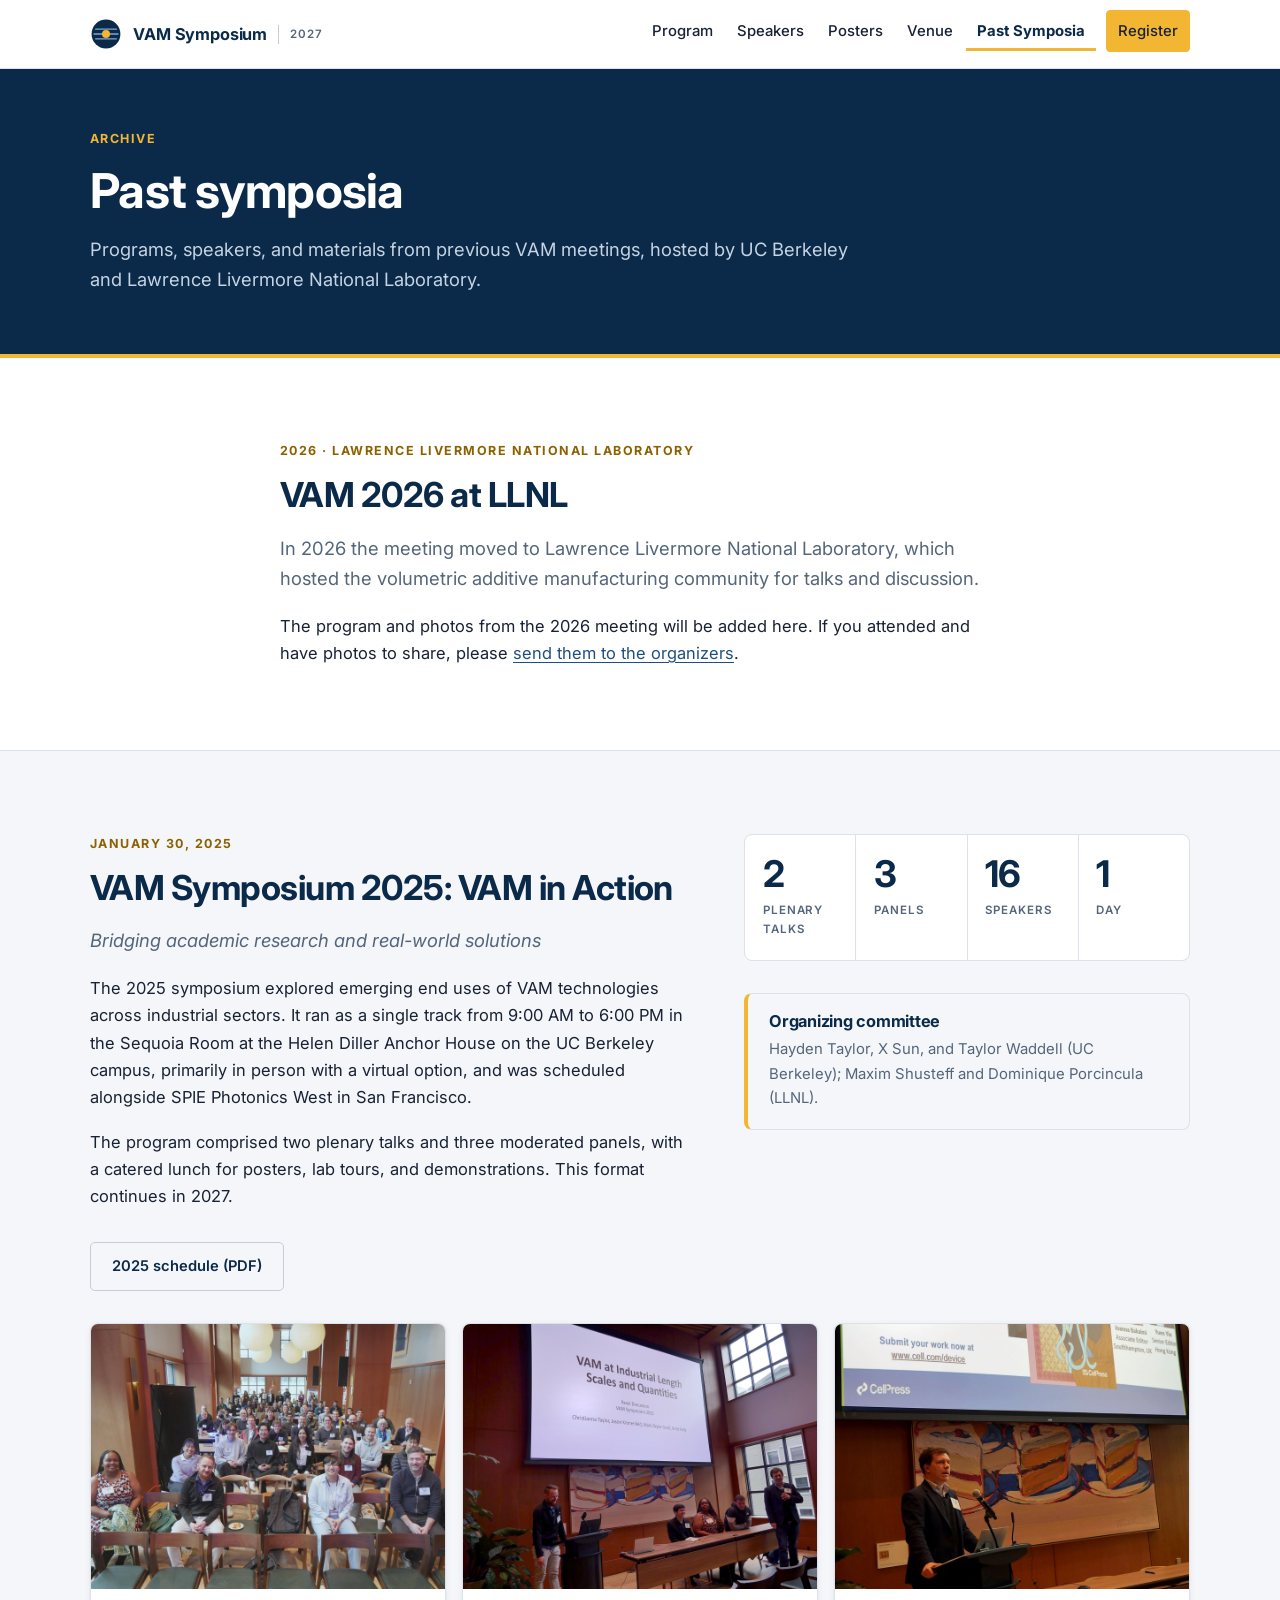
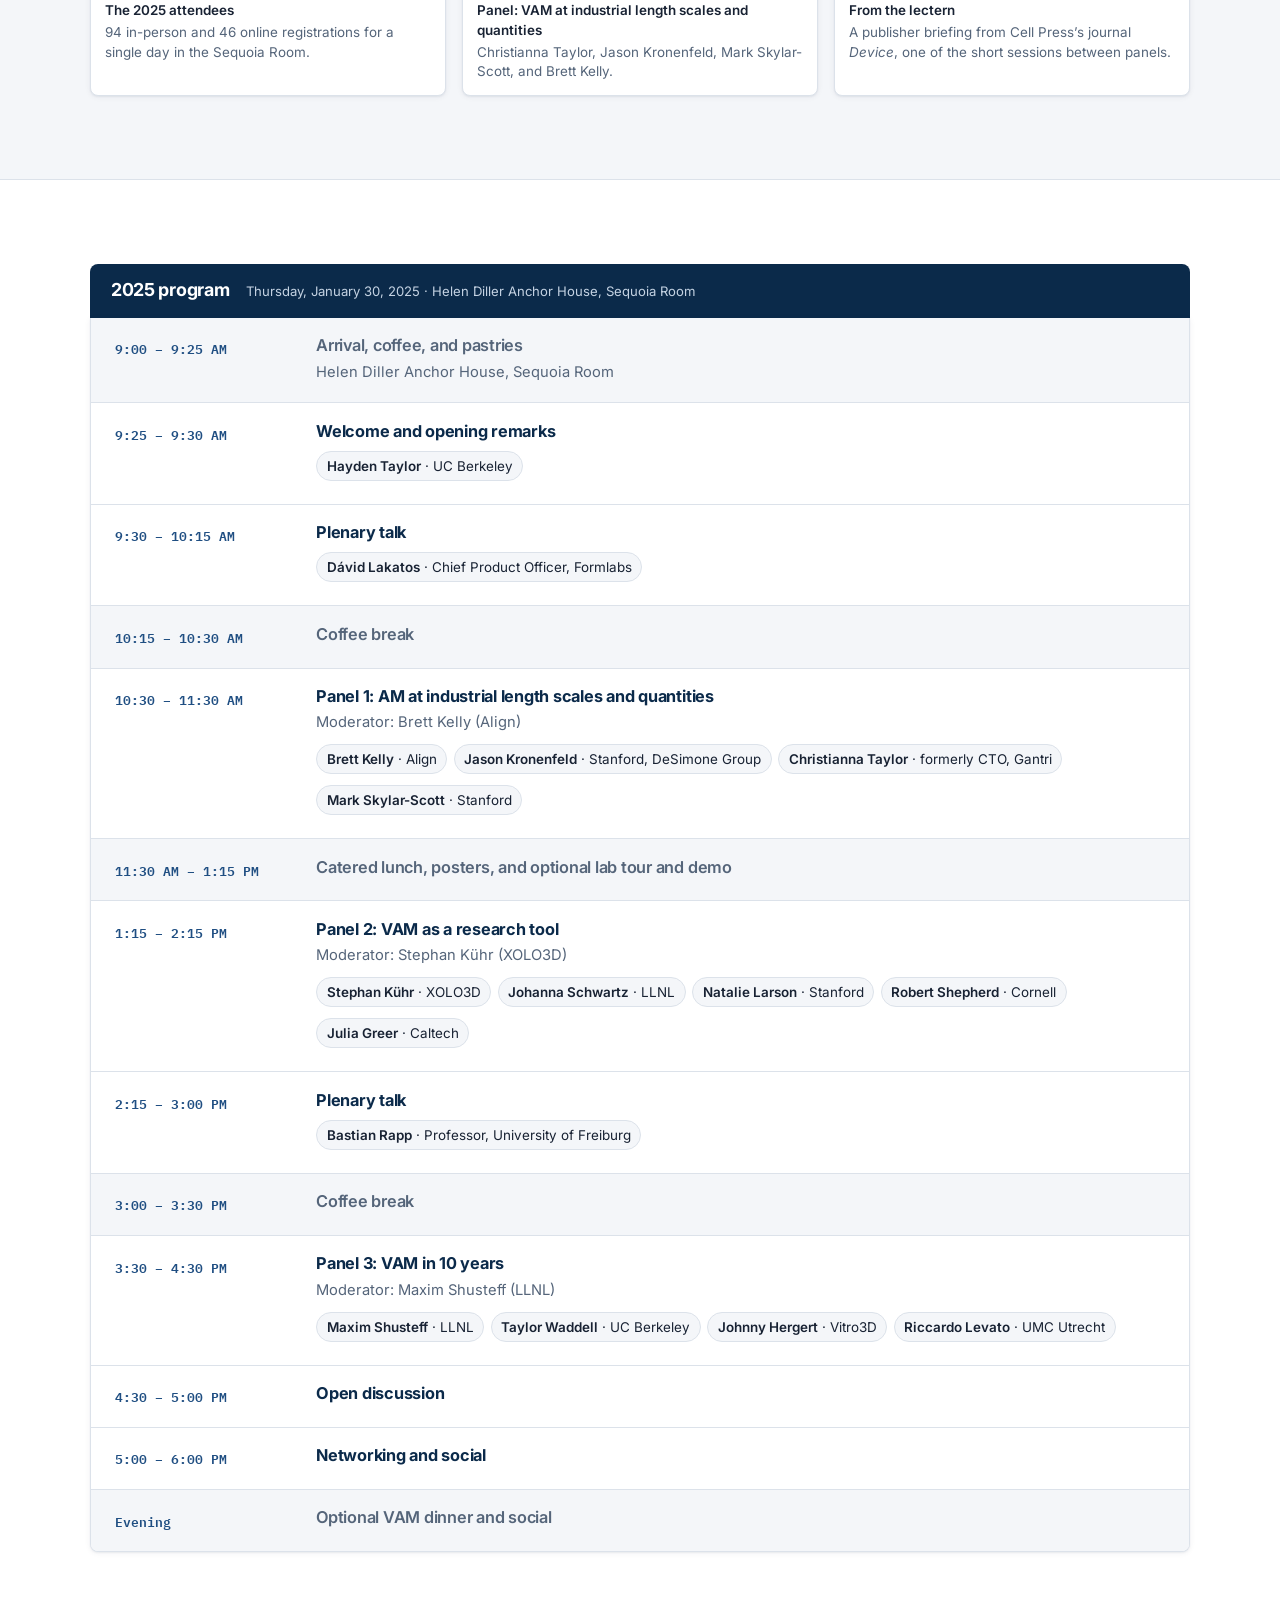
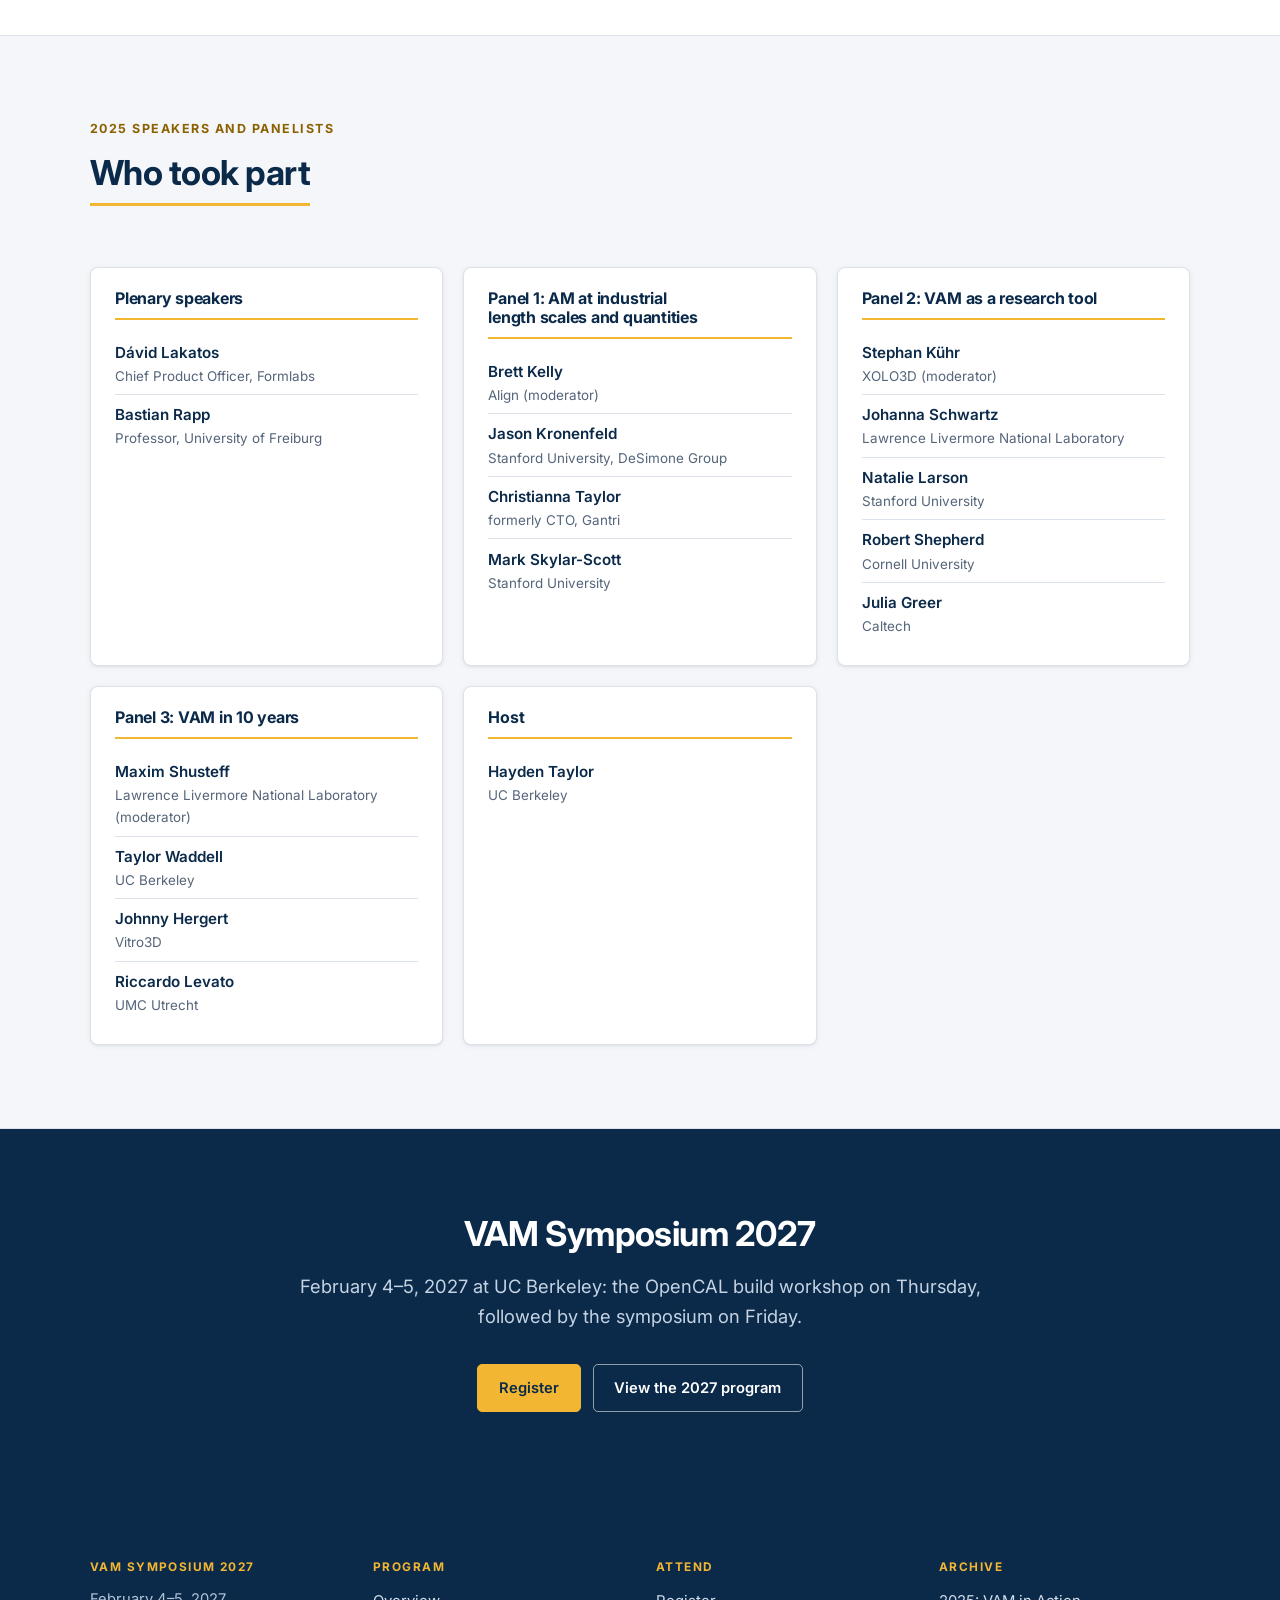
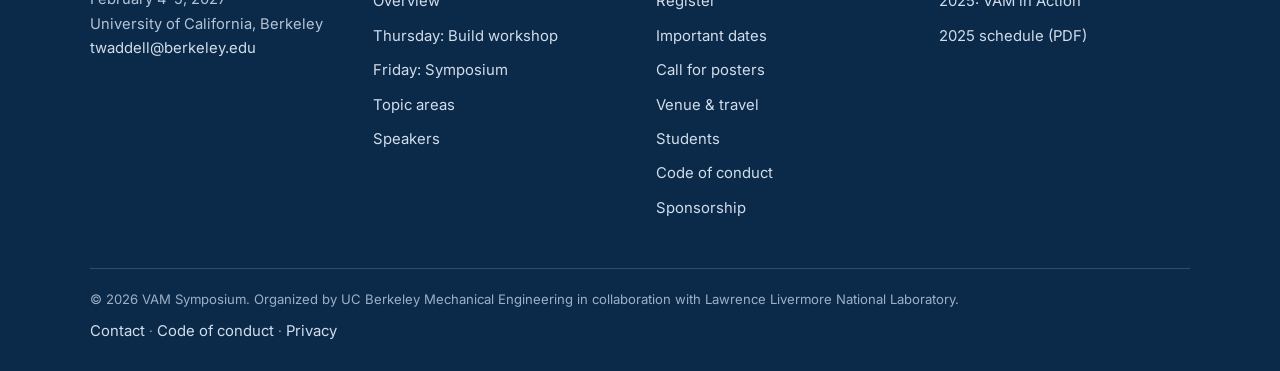
==== commit a2ef44b2: "Rename pre-registration to registration across the site Co-Authored-By: Claude Opus 5.5 <noreply@ant" ====
--- a/archive.html
+++ b/archive.html
@@ -46,7 +46,7 @@
       <li><a href="posters.html">Posters</a></li>
       <li><a href="venue.html">Venue</a></li>
       <li><a href="archive.html" aria-current="page">Past Symposia</a></li>
-      <li><a class="btn btn--primary btn--sm" href="register.html">Pre-register</a></li>
+      <li><a class="btn btn--primary btn--sm" href="register.html">Register</a></li>
     </ul>
   </div>
 </header>
@@ -305,7 +305,7 @@
     <h2>VAM Symposium 2027</h2>
     <p class="lede">February 4&ndash;5, 2027 at UC Berkeley: the OpenCAL build workshop on Thursday, followed by the symposium on Friday.</p>
     <div class="btn-row mt-2">
-      <a class="btn btn--primary" href="register.html">Pre-register</a>
+      <a class="btn btn--primary" href="register.html">Register</a>
       <a class="btn btn--ghost" href="program.html">View the 2027 program</a>
     </div>
   </div>
@@ -333,7 +333,7 @@
       <div>
         <h2 class="footer-h">Attend</h2>
         <ul>
-          <li><a href="register.html">Pre-register</a></li>
+          <li><a href="register.html">Register</a></li>
           <li><a href="index.html#dates">Important dates</a></li>
           <li><a href="posters.html">Call for posters</a></li>
           <li><a href="venue.html">Venue &amp; travel</a></li>
